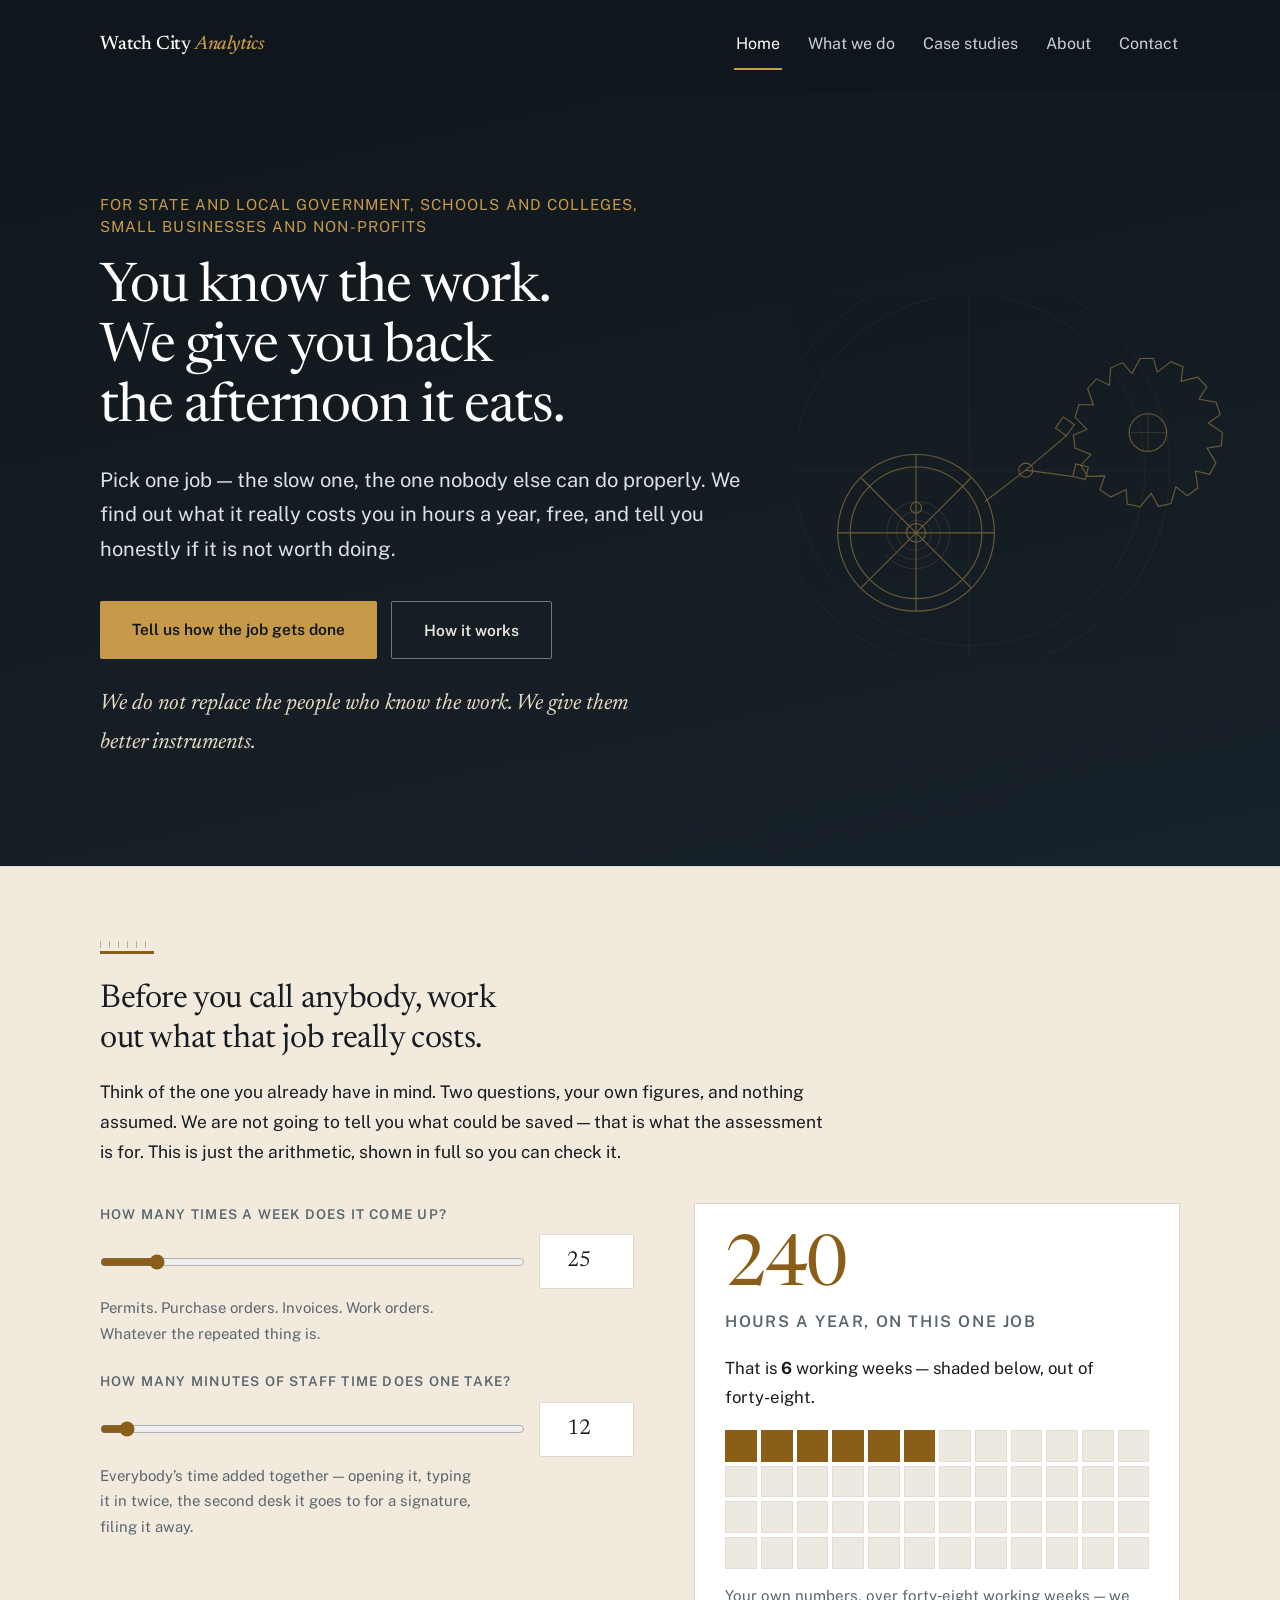
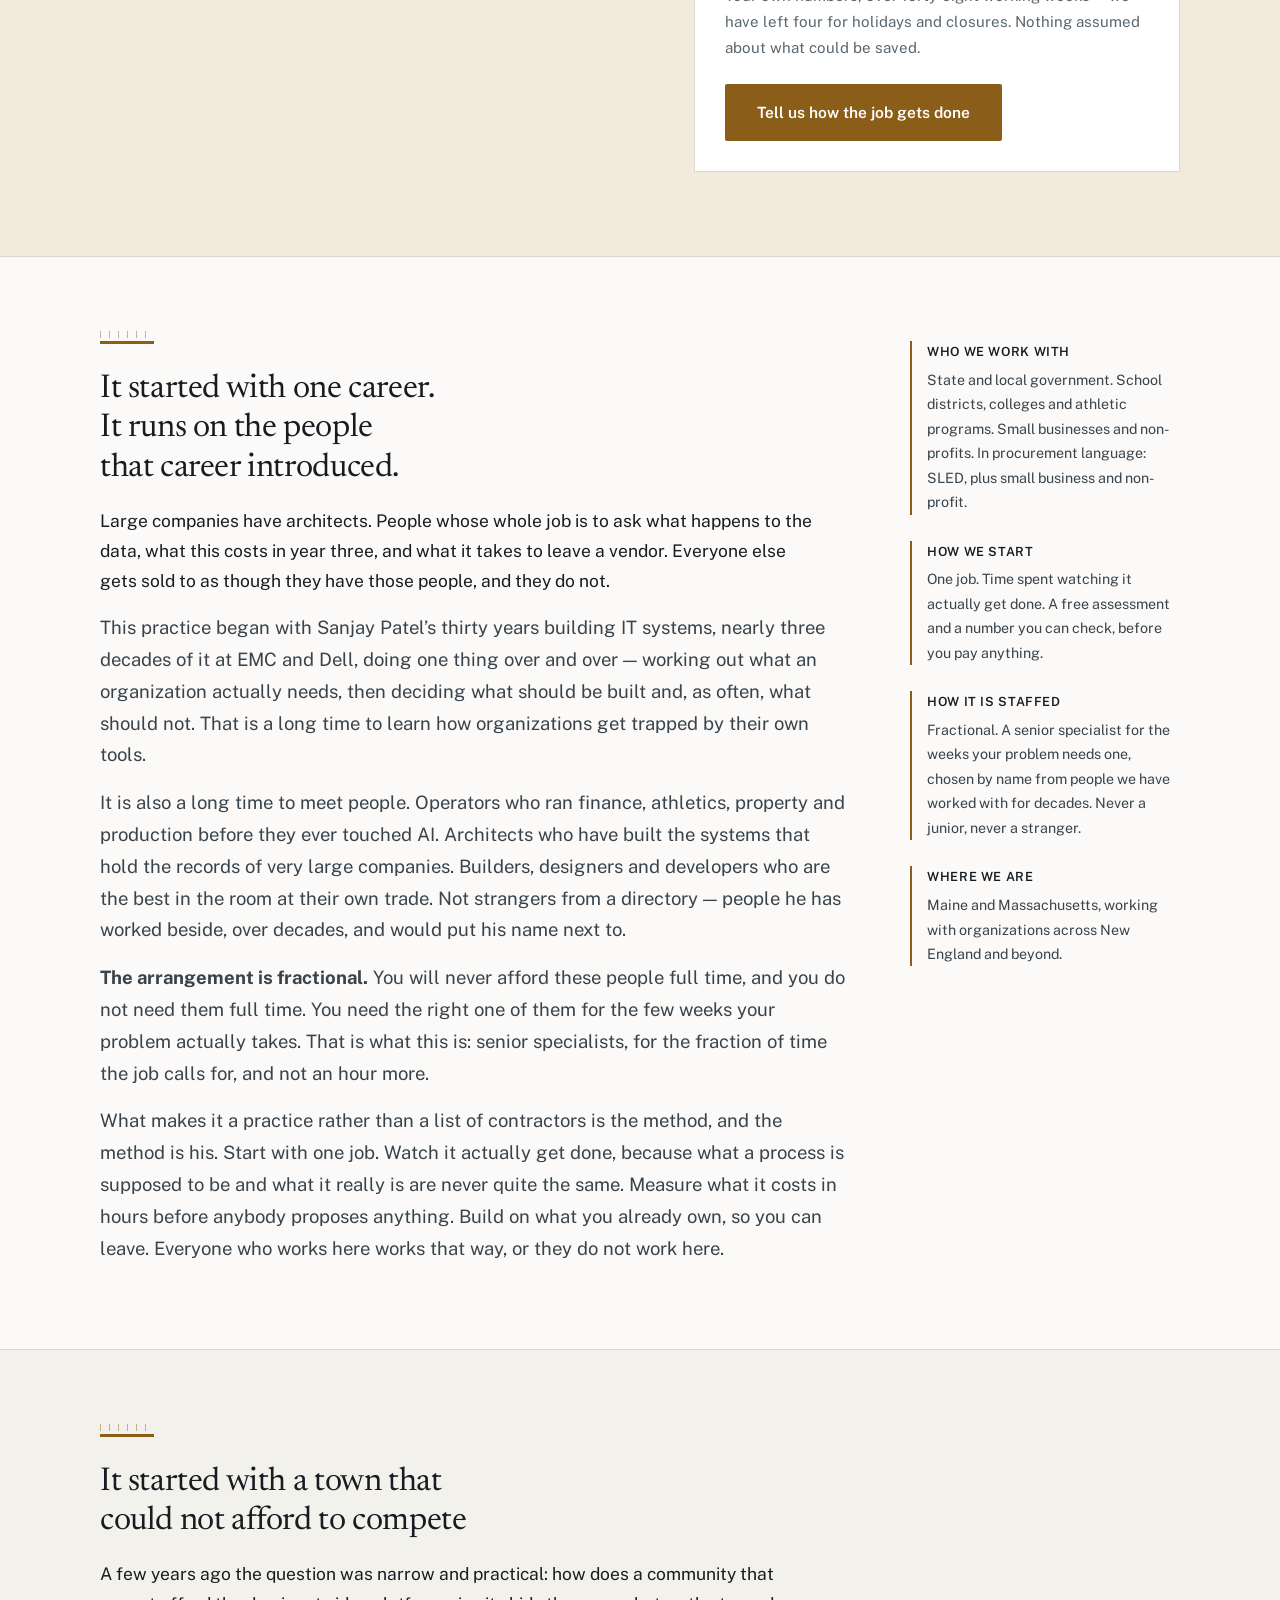
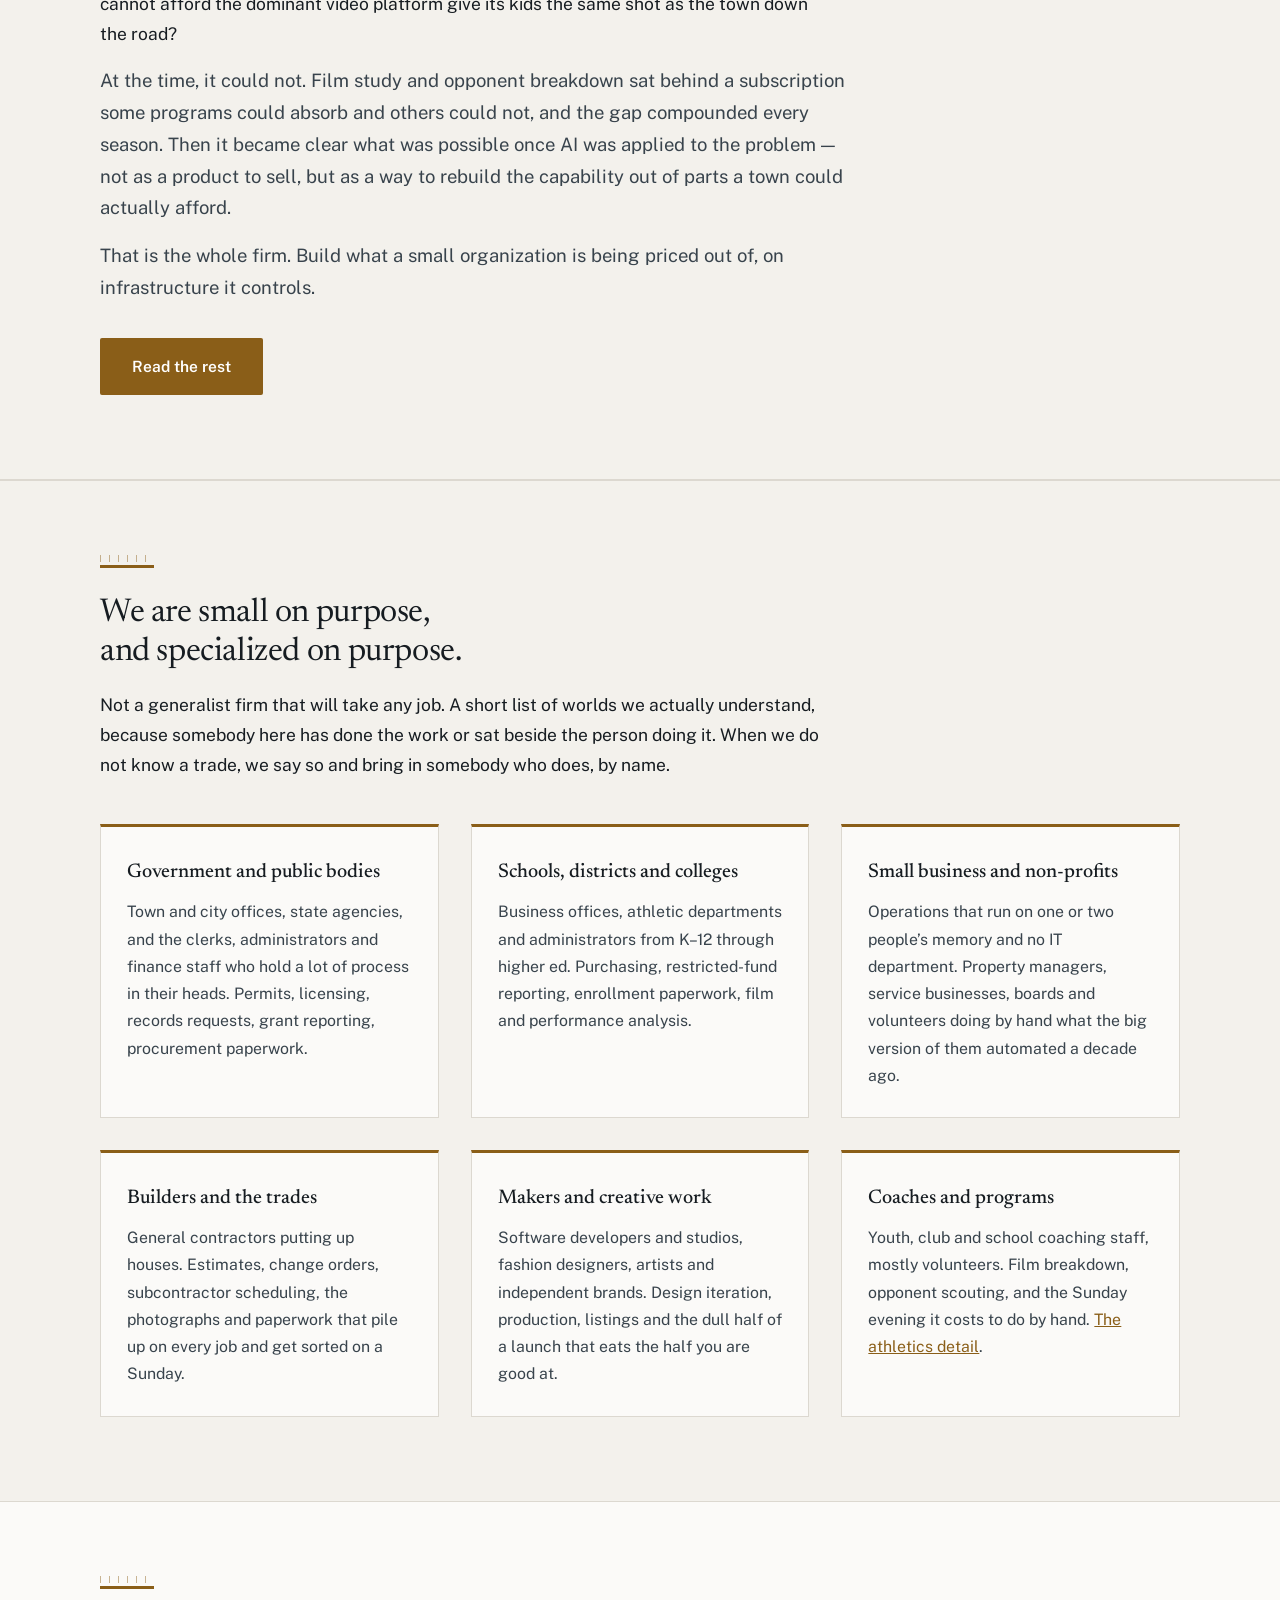
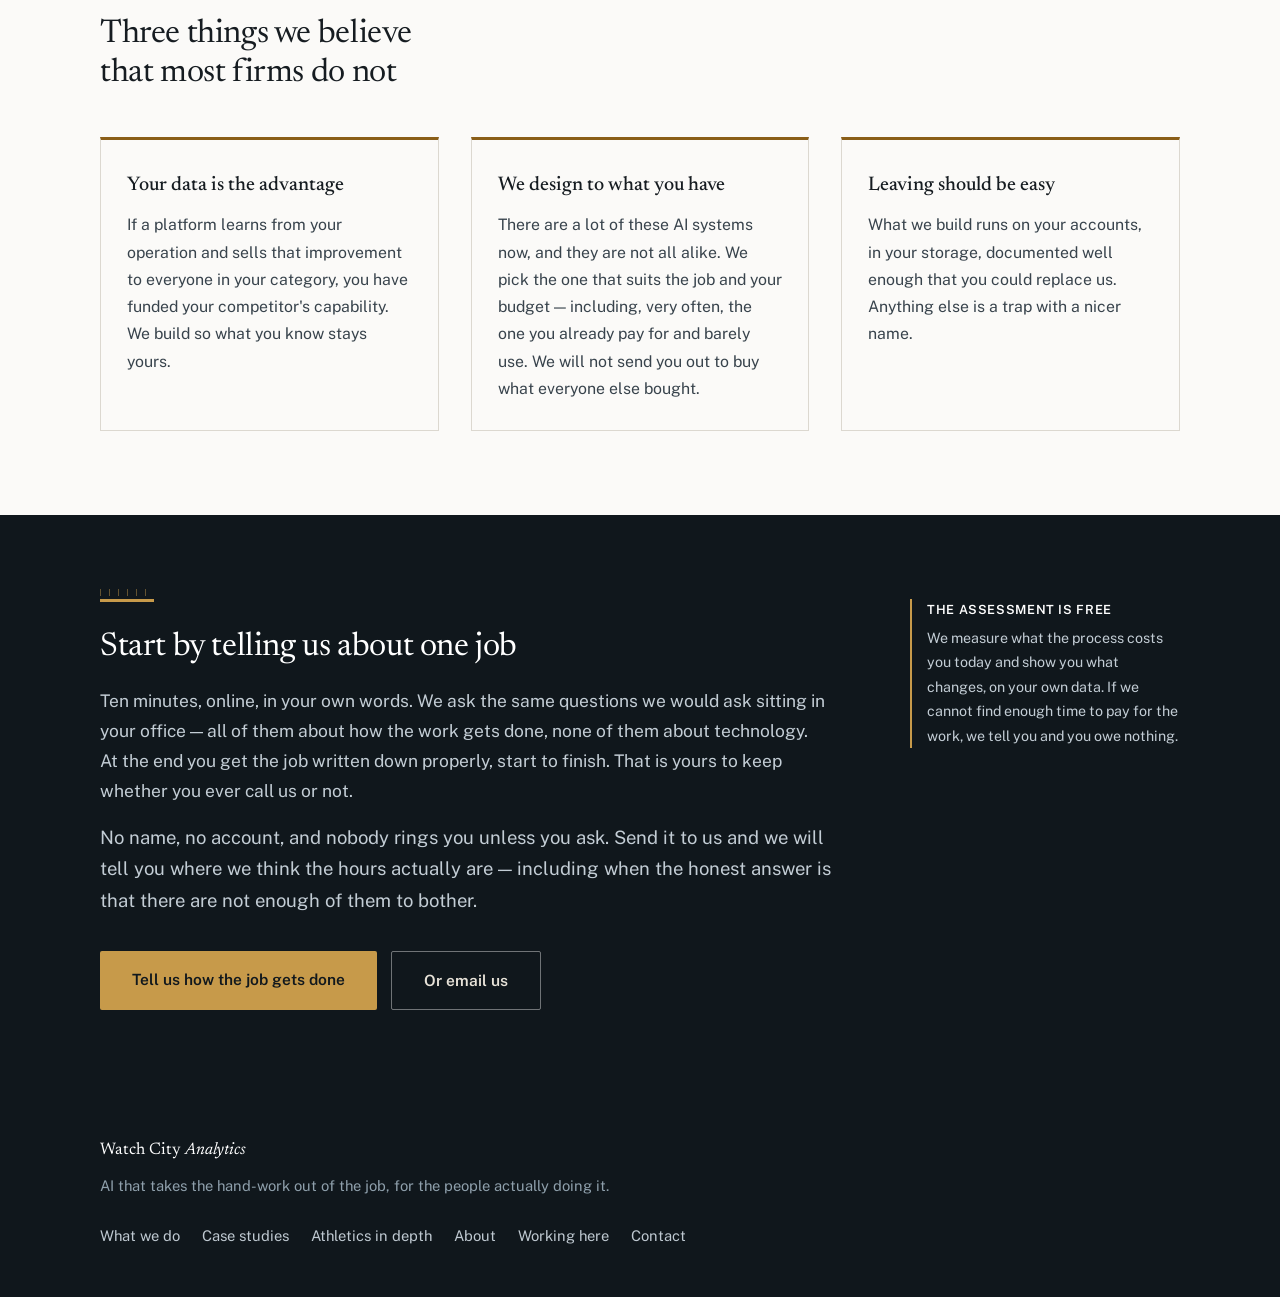
==== index.html @ 53815dcf "Tell the real story: one career, a bench it introduced, a fractional model and one method The bench " ====
<!doctype html>
<html lang="en">
<head>
<meta charset="utf-8">
<meta name="viewport" content="width=device-width, initial-scale=1">
<title>Watch City Analytics — we give you back the afternoon that job eats</title>
<meta name="description" content="For state and local government, schools and colleges, small businesses and non-profits. We find what one slow job really costs you in hours. Finding out is free.">
<link rel="canonical" href="https://watchcityanalytics.com/">
<link rel="icon" href="favicon.svg" type="image/svg+xml">
<meta property="og:type" content="website">
<meta property="og:site_name" content="Watch City Analytics">
<meta property="og:url" content="https://watchcityanalytics.com/">
<meta property="og:title" content="Watch City Analytics — we give you back the afternoon that job eats">
<meta property="og:description" content="You know the work. We give you back the afternoon it eats. The assessment is free.">
<meta name="twitter:card" content="summary">
<link rel="preconnect" href="https://fonts.googleapis.com">
<link rel="preconnect" href="https://fonts.gstatic.com" crossorigin>
<link href="https://fonts.googleapis.com/css2?family=Newsreader:ital,opsz,wght@0,6..72,400;0,6..72,500;1,6..72,400&family=Public+Sans:wght@400;500;600&display=swap" rel="stylesheet">
<link rel="stylesheet" href="style.css">
</head>
<body>
<a class="skip" href="#main">Skip to the content</a>

<header class="site">
  <div class="wrap">
    <a class="brand" href="index.html">Watch City <em>Analytics</em></a>
    <nav class="site"><ul>
      <li><a href="index.html" aria-current="page">Home</a></li>
      <li><a href="services.html">What we do</a></li>
      <li><a href="casestudies.html">Case studies</a></li>
      <li><a href="about.html">About</a></li>
      <li><a href="contact.html">Contact</a></li>
    </ul></nav>
  </div>
</header>
<span id="main" tabindex="-1"></span>

<div class="hero">
    <svg class="mech" viewBox="-150 -120 300 230" aria-hidden="true" focusable="false">
      <g class="drift" opacity=".38">
        <circle class="gearfaint" cx="-40" cy="-10" r="128"/>
        <circle class="gearfaint" cx="-40" cy="-10" r="112"/>
        <path class="gearfaint" d="M -168 -10 L 88 -10 M -40 -138 L -40 118"/>
      </g>
      <g transform="translate(-74,30)"><g class="swing">
        <circle class="gearline" r="50"/><circle class="gearline" r="42"/>
        <path class="gearline" d="M -50 0 L 50 0 M 0 -50 L 0 50 M -35 -35 L 35 35 M -35 35 L 35 -35"/>
        <path class="gearfaint" d="M 5.0 0.0 L 5.1 0.5 L 5.2 1.1 L 5.2 1.7 L 5.1 2.3 L 4.9 2.9 L 4.7 3.4 L 4.5 4.0 L 4.1 4.6 L 3.7 5.1 L 3.2 5.6 L 2.7 6.0 L 2.1 6.4 L 1.4 6.7 L 0.7 7.0 L 0.0 7.1 L -0.8 7.2 L -1.5 7.3 L -2.3 7.2 L -3.1 7.0 L -3.9 6.8 L -4.7 6.5 L -5.4 6.0 L -6.1 5.5 L -6.8 4.9 L -7.4 4.3 L -7.9 3.5 L -8.4 2.7 L -8.8 1.9 L -9.1 1.0 L -9.3 0.0 L -9.4 -1.0 L -9.3 -2.0 L -9.2 -3.0 L -9.0 -4.0 L -8.6 -5.0 L -8.2 -5.9 L -7.6 -6.9 L -7.0 -7.7 L -6.2 -8.5 L -5.3 -9.3 L -4.4 -9.9 L -3.4 -10.4 L -2.3 -10.9 L -1.2 -11.2 L -0.0 -11.4 L 1.2 -11.5 L 2.4 -11.4 L 3.7 -11.2 L 4.9 -10.9 L 6.1 -10.5 L 7.2 -9.9 L 8.3 -9.2 L 9.3 -8.4 L 10.3 -7.5 L 11.1 -6.4 L 11.8 -5.3 L 12.5 -4.0 L 13.0 -2.8 L 13.3 -1.4 L 13.5 -0.0 L 13.6 1.4 L 13.5 2.9 L 13.3 4.3 L 12.9 5.7 L 12.3 7.1 L 11.6 8.5 L 10.8 9.7 L 9.8 10.9 L 8.7 12.0 L 7.5 12.9 L 6.1 13.8 L 4.7 14.5 L 3.2 15.0 L 1.6 15.4 L -0.0 15.7 L -1.7 15.7 L -3.3 15.6 L -5.0 15.3 L -6.6 14.8 L -8.2 14.2 L -9.7 13.4 L -11.1 12.4 L -12.5 11.2 L -13.7 10.0 L -14.8 8.5 L -15.7 7.0 L -16.5 5.4 L -17.1 3.6 L -17.6 1.8 L -17.8 0.0 L -17.8 -1.9 L -17.7 -3.8 L -17.3 -5.6 L -16.8 -7.5 L -16.0 -9.3 L -15.1 -11.0 L -14.0 -12.6 L -12.7 -14.1 L -11.2 -15.4 L -9.6 -16.6 L -7.9 -17.7 L -6.0 -18.5 L -4.1 -19.2 L -2.1 -19.7 L -0.0 -19.9 L 2.1 -20.0 L 4.2 -19.8 L 6.3 -19.4 L 8.3 -18.7 L 10.3 -17.9 L 12.2 -16.8 L 14.0 -15.5 L 15.7 -14.1 L 17.2 -12.5 L 18.5 -10.7 L 19.6 -8.7 L 20.6 -6.7 L 21.3 -4.5 L 21.8 -2.3 L 22.1 -0.0 L 22.1 2.3 L 21.9 4.6 L 21.4 6.9 L 20.7 9.2 L 19.7 11.4 L 18.5 13.5 L 17.1 15.4 L 15.5 17.2 L 13.7 18.9 L 11.7 20.3 L 9.6 21.6 L 7.3 22.6 L 5.0 23.4 L 2.5 23.9 L 0.0 24.2 L -2.5 24.2 L -5.1 23.9 L -7.6 23.4 L -10.1 22.6 L -12.5 21.6 L -14.7 20.3 L -16.9 18.7 L -18.8 16.9 L -20.6 15.0 L -22.2 12.8 L -23.5 10.5 L -24.6 8.0 L -25.5 5.4 L -26.0 2.7 L -26.3 -0.0 L -26.3 -2.8 L -26.0 -5.5 L -25.4 -8.3 L -24.6 -10.9 L -23.4 -13.5 L -22.0 -16.0 L -20.3 -18.3 L -18.4 -20.4 L -16.2 -22.3 L -13.9 -24.0 L -11.3 -25.5 L -8.7 -26.7 L -5.9 -27.6 L -3.0 -28.2 L 0.0 -28.5 L 3.0 -28.4 L 6.0 -28.1 L 8.9 -27.5 L 11.8 -26.5 L 14.6 -25.3 L 17.2 -23.7 L 19.7 -21.9 L 22.0 -19.8 L 24.1 -17.5 L 25.9 -14.9 L 27.4 -12.2 L 28.7 -9.3 L 29.6 -6.3 L 30.3 -3.2 L 30.6 -0.0 L 30.6 3.2 L 30.2 6.4 L 29.5 9.6 L 28.5 12.7 L 27.1 15.6 L 25.4 18.5 L 23.5 21.1 L 21.2 23.6 L 18.7 25.8 L 16.0 27.7 L 13.1 29.4 L 10.0 30.7 L 6.7 31.7 L 3.4 32.4 L -0.0 32.7 L -3.4 32.7 L -6.9 32.3 L -10.2 31.5 L -13.5 30.4 L -16.7 29.0 L -19.7 27.2 L -22.6 25.1 L -25.2 22.7 L -27.5 20.0" transform="scale(0.70)"/>
        <circle class="gearline" r="6"/><circle class="gearline" cx="0" cy="-16" r="3.5"/>
      </g></g>
      <g transform="translate(0,-16)"><g class="swing">
        <path class="gearline" d="M -30 26 L -4 6 L 22 -16 M -4 6 L 26 10"/>
        <path class="gearline" d="M 22 -16 l -7 -5 l 5 -7 l 7 5 Z"/>
        <path class="gearline" d="M 26 10 l 2 -8 l 8 2 l -2 8 Z"/>
        <circle class="gearline" cx="-4" cy="6" r="4.5"/>
      </g></g>
      <g transform="translate(74,-34)"><g class="spin">
        <path class="gearline" d="M 58.0 0.0 L 57.1 10.2 L 46.0 12.2 L 53.0 23.6 L 48.0 32.5 L 37.0 29.9 L 38.8 43.1 L 30.7 49.2 L 21.7 42.3 L 17.9 55.2 L 8.0 57.4 L 2.6 47.5 L -6.1 57.7 L -16.1 55.7 L -17.0 44.4 L -29.0 50.2 L -37.3 44.4 L -33.6 33.7 L -46.9 34.1 L -52.2 25.4 L -44.4 17.1 L -56.7 12.1 L -58.0 1.9 L -47.5 -2.4 L -56.7 -12.1 L -53.7 -21.8 L -42.4 -21.5 L -46.9 -34.1 L -40.2 -41.8 L -30.0 -36.9 L -29.0 -50.2 L -19.8 -54.5 L -12.4 -45.9 L -6.1 -57.7 L 4.1 -57.9 L 7.3 -47.0 L 17.9 -55.2 L 27.3 -51.2 L 25.8 -39.9 L 38.8 -43.1 L 45.8 -35.6 L 39.8 -26.0 L 53.0 -23.6 L 56.3 -14.0 L 47.0 -7.5 Z" transform="scale(0.82)"/>
        <circle class="gearline" r="12"/>
        <path class="gearfaint" d="M -12 0 L 12 0 M 0 -12 L 0 12"/>
      </g></g>
    </svg>
  <div class="wrap">
    <p class="eyebrow">For state and local government, schools and colleges, small businesses and non-profits</p>
    <h1>You know the work. We give you back the afternoon it eats.</h1>
    <p class="sub">Pick one job — the slow one, the one nobody else can do properly. We find out what it really costs you in hours a year, free, and tell you honestly if it is not worth doing.</p>
    <div class="actions">
      <a class="btn light" href="https://interview.watchcityanalytics.com/">Tell us how the job gets done</a>
      <a class="btn ghost" href="services.html">How it works</a>
    </div>
    <p class="say">We do not replace the people who know the work. We give them better instruments.</p>
  </div>
</div>

<section class="instrument" id="hours">
  <div class="wrap">
    <div class="rule"></div>
    <h2>Before you call anybody, work out what that job really costs.</h2>
    <p class="lede">Think of the one you already have in mind. Two questions, your own figures, and nothing assumed. We are not going to tell you what could be saved &mdash; that is what the assessment is for. This is just the arithmetic, shown in full so you can check it.</p>

    <div class="calc">
      <div class="readout">
        <div class="big"><span id="jHours">240</span><small id="jHoursU">hours a year, on this one job</small></div>
        <div class="weeks" id="jWeeks" aria-live="polite">That is <strong>6.0</strong> working weeks &mdash; shaded below, out of forty&#8209;eight.</div>
        <div class="grid52" id="jGrid" aria-hidden="true"></div>
        <p class="caption">Your own numbers, over forty&#8209;eight working weeks &mdash; we have left four for holidays and closures. Nothing assumed about what could be saved.</p>
        <div class="actions" style="margin-top:24px">
          <a class="btn" href="https://interview.watchcityanalytics.com/">Tell us how the job gets done</a>
        </div>
      </div>

      <div class="inputs">
        <div class="field">
          <label for="jCount">How many times a week does it come up?</label>
          <div class="setrow">
            <input type="range" id="jCount" min="1" max="200" value="25" aria-describedby="jCountH">
            <input type="number" id="jCountN" min="1" max="200" value="25" aria-label="Times a week, as a number">
          </div>
          <div class="hint" id="jCountH">Permits. Purchase orders. Invoices. Work orders. Whatever the repeated thing is.</div>
        </div>
        <div class="field">
          <label for="jMins">How many minutes of staff time does one take?</label>
          <div class="setrow">
            <input type="range" id="jMins" min="1" max="240" value="12" aria-describedby="jMinsH">
            <input type="number" id="jMinsN" min="1" max="240" value="12" aria-label="Minutes per item, as a number">
          </div>
          <div class="hint" id="jMinsH">Everybody&rsquo;s time added together &mdash; opening it, typing it in twice, the second desk it goes to for a signature, filing it away.</div>
        </div>
      </div>
    </div>
  </div>
  </div>
</section>

<section>
  <div class="wrap">
    <div class="split">
      <div>
        <div class="rule"></div>
        <h2>It started with one career. It runs on the people that career introduced.</h2>
        <p class="lede">Large companies have architects. People whose whole job is to ask what happens to the data, what this costs in year three, and what it takes to leave a vendor. Everyone else gets sold to as though they have those people, and they do not.</p>

        <p>This practice began with Sanjay Patel’s thirty years building IT systems, nearly three decades of it at EMC and Dell, doing one thing over and over — working out what an organization actually needs, then deciding what should be built and, as often, what should not. That is a long time to learn how organizations get trapped by their own tools.</p>

        <p>It is also a long time to meet people. Operators who ran finance, athletics, property and production before they ever touched AI. Architects who have built the systems that hold the records of very large companies. Builders, designers and developers who are the best in the room at their own trade. Not strangers from a directory — people he has worked beside, over decades, and would put his name next to.</p>

        <p><strong>The arrangement is fractional.</strong> You will never afford these people full time, and you do not need them full time. You need the right one of them for the few weeks your problem actually takes. That is what this is: senior specialists, for the fraction of time the job calls for, and not an hour more.</p>

        <p>What makes it a practice rather than a list of contractors is the method, and the method is his. Start with one job. Watch it actually get done, because what a process is supposed to be and what it really is are never quite the same. Measure what it costs in hours before anybody proposes anything. Build on what you already own, so you can leave. Everyone who works here works that way, or they do not work here.</p>
      </div>
      <aside class="rail">
        <div class="note"><b>WHO WE WORK WITH</b><span>State and local government. School districts, colleges and athletic programs. Small businesses and non-profits. In procurement language: SLED, plus small business and non-profit.</span></div>
        <div class="note"><b>HOW WE START</b><span>One job. Time spent watching it actually get done. A free assessment and a number you can check, before you pay anything.</span></div>
        <div class="note"><b>HOW IT IS STAFFED</b><span>Fractional. A senior specialist for the weeks your problem needs one, chosen by name from people we have worked with for decades. Never a junior, never a stranger.</span></div>
        <div class="note"><b>WHERE WE ARE</b><span>Maine and Massachusetts, working with organizations across New England and beyond.</span></div>
      </aside>
    </div>
  </div>
</section>

<section class="alt">
  <div class="wrap">
    <div class="rule"></div>
    <h2>It started with a town that could not afford to compete</h2>
    <p class="lede">A few years ago the question was narrow and practical: how does a community that cannot afford the dominant video platform give its kids the same shot as the town down the road?</p>
    <p>At the time, it could not. Film study and opponent breakdown sat behind a subscription some programs could absorb and others could not, and the gap compounded every season. Then it became clear what was possible once AI was applied to the problem — not as a product to sell, but as a way to rebuild the capability out of parts a town could actually afford.</p>
    <p>That is the whole firm. Build what a small organization is being priced out of, on infrastructure it controls.</p>
    <div class="actions">
      <a class="btn" href="about.html">Read the rest</a>
    </div>
  </div>
</section>

<section class="alt">
  <div class="wrap">
    <div class="rule"></div>
    <h2>We are small on purpose, and specialized on purpose.</h2>
    <p class="lede">Not a generalist firm that will take any job. A short list of worlds we actually understand, because somebody here has done the work or sat beside the person doing it. When we do not know a trade, we say so and bring in somebody who does, by name.</p>

    <div class="grid">
      <div class="card">
        <h3>Government and public bodies</h3>
        <p>Town and city offices, state agencies, and the clerks, administrators and finance staff who hold a lot of process in their heads. Permits, licensing, records requests, grant reporting, procurement paperwork.</p>
      </div>
      <div class="card">
        <h3>Schools, districts and colleges</h3>
        <p>Business offices, athletic departments and administrators from K&ndash;12 through higher ed. Purchasing, restricted-fund reporting, enrollment paperwork, film and performance analysis.</p>
      </div>
      <div class="card">
        <h3>Small business and non-profits</h3>
        <p>Operations that run on one or two people&rsquo;s memory and no IT department. Property managers, service businesses, boards and volunteers doing by hand what the big version of them automated a decade ago.</p>
      </div>
      <div class="card">
        <h3>Builders and the trades</h3>
        <p>General contractors putting up houses. Estimates, change orders, subcontractor scheduling, the photographs and paperwork that pile up on every job and get sorted on a Sunday.</p>
      </div>
      <div class="card">
        <h3>Makers and creative work</h3>
        <p>Software developers and studios, fashion designers, artists and independent brands. Design iteration, production, listings and the dull half of a launch that eats the half you are good at.</p>
      </div>
      <div class="card">
        <h3>Coaches and programs</h3>
        <p>Youth, club and school coaching staff, mostly volunteers. Film breakdown, opponent scouting, and the Sunday evening it costs to do by hand. <a href="athletics.html">The athletics detail</a>.</p>
      </div>
    </div>
  </div>
</section>

<section>
  <div class="wrap">
    <div class="rule"></div>
    <h2>Three things we believe that most firms do not</h2>

    <div class="grid">
      <div class="card">
        <h3>Your data is the advantage</h3>
        <p>If a platform learns from your operation and sells that improvement to everyone in your category, you have funded your competitor's capability. We build so what you know stays yours.</p>
      </div>
      <div class="card">
        <h3>We design to what you have</h3>
        <p>There are a lot of these AI systems now, and they are not all alike. We pick the one that suits the job and your budget — including, very often, the one you already pay for and barely use. We will not send you out to buy what everyone else bought.</p>
      </div>
      <div class="card">
        <h3>Leaving should be easy</h3>
        <p>What we build runs on your accounts, in your storage, documented well enough that you could replace us. Anything else is a trap with a nicer name.</p>
      </div>
    </div>
  </div>
</section>

<section class="dark">
  <div class="wrap">
    <div class="split">
      <div>
        <div class="rule"></div>
        <h2>Start by telling us about one job</h2>
        <p class="lede" style="color:#C3CDD5">Ten minutes, online, in your own words. We ask the same questions we would ask sitting in your office — all of them about how the work gets done, none of them about technology. At the end you get the job written down properly, start to finish. That is yours to keep whether you ever call us or not.</p>
        <p style="margin-top:16px">No name, no account, and nobody rings you unless you ask. Send it to us and we will tell you where we think the hours actually are — including when the honest answer is that there are not enough of them to bother.</p>
        <div class="actions">
          <a class="btn light" href="https://interview.watchcityanalytics.com/">Tell us how the job gets done</a>
          <a class="btn ghost" href="contact.html">Or email us</a>
        </div>
      </div>
      <aside class="rail">
        <div class="note"><b>THE ASSESSMENT IS FREE</b><span>We measure what the process costs you today and show you what changes, on your own data. If we cannot find enough time to pay for the work, we tell you and you owe nothing.</span></div>
      </aside>
    </div>
  </div>
</section>

<footer class="site">
  <div class="wrap">
    <div>
      <div class="mark">Watch City <em>Analytics</em></div>
      <div style="margin-top:8px">AI that takes the hand-work out of the job, for the people actually doing it.</div>
    </div>
    <ul>
      <li><a href="services.html">What we do</a></li>
      <li><a href="casestudies.html">Case studies</a></li>
      <li><a href="athletics.html">Athletics in depth</a></li>
      <li><a href="about.html">About</a></li>
      <li><a href="careers.html">Working here</a></li>
      <li><a href="contact.html">Contact</a></li>
    </ul>
  </div>
</footer>


<script>
/* The hours instrument. Pure arithmetic on the visitor's own figures — no
   assumptions about savings. Two inputs only: an earlier three-slider version
   multiplied total handling time by the number of people, which double-counted
   a thirty-second signature into a full twelve minutes. If the script cannot
   run, the readout simply keeps its starting numbers. */
(function(){
  var WEEKS = 48;               // a working year, holidays and closures removed
  var DAY = 8, WEEK = 40;

  var c  = document.getElementById('jCount'), cN = document.getElementById('jCountN'),
      m  = document.getElementById('jMins'),  mN = document.getElementById('jMinsN'),
      hrs= document.getElementById('jHours'), hrsU = document.getElementById('jHoursU'),
      wks= document.getElementById('jWeeks'), grid = document.getElementById('jGrid');
  if(!c || !m || !grid) return;

  var cells = [];
  for(var i=0;i<WEEKS;i++){ var el=document.createElement('i'); grid.appendChild(el); cells.push(el); }

  function num(x){ return x<10 ? x.toFixed(1).replace(/\.0$/,'') : Math.round(x).toLocaleString(); }
  // "1 working weeks" is the kind of detail that tells a careful reader
  // nobody checked the thing they are being asked to trust.
  function plural(x, word){ var s = num(x); return s === '1' ? word : word + 's'; }
  function clamp(v, el){ var n=parseInt(v,10);
    if(isNaN(n)) return null;
    return Math.min(Math.max(n, +el.min), +el.max); }

  function render(){
    var n = +c.value, mi = +m.value;
    var hours = n * mi * WEEKS / 60;

    hrs.textContent = hours < 10 ? hours.toFixed(1).replace(/\.0$/,'') : Math.round(hours).toLocaleString();
    hrsU.textContent = (hours >= 0.95 && hours < 1.05) ? 'hour a year, on this one job'
                                                       : 'hours a year, on this one job';

    var w = hours / WEEK, fte = w / WEEKS, shade;

    if(hours < DAY){
      // The site promises to say when there is nothing here. So does this.
      wks.innerHTML = 'That is under a day a year. Honestly, this one is not worth ' +
                      'anybody doing anything about &mdash; ours included.';
      shade = 0;
    } else if(w < 1){
      wks.innerHTML = 'That is about <strong>' + num(hours/DAY) + '<\/strong> working ' +
                      plural(hours/DAY, 'day') + ' a year.';
      shade = 0;
    } else if(w <= WEEKS){
      wks.innerHTML = 'That is <strong>' + num(w) + '<\/strong> working ' +
                      plural(w, 'week') + ' &mdash; shaded below, out of forty&#8209;eight.';
      shade = w;
    } else if(fte <= 4){
      wks.innerHTML = 'That is the equivalent of <strong>' + num(fte) + '<\/strong> ' +
                      plural(fte, 'person') .replace('persons','people') + ' on it full time, all year.';
      shade = WEEKS;
    } else {
      // Drag the sliders to the end and the arithmetic stops meaning anything.
      // Say so rather than reporting sixty full-time staff with a straight face.
      wks.innerHTML = 'That is bigger than this little tool should be trusted with. ' +
                      'If it really is that large, it is worth a conversation rather than a slider.';
      shade = WEEKS;
    }

    var full, frac;
    if(shade >= 10){ full = Math.round(shade); frac = 0; }
    else { full = Math.floor(shade); frac = shade - full; }
    for(var j=0;j<WEEKS;j++){
      cells[j].className = j<full ? 'on' : (j===full && frac>0.15 ? 'half' : '');
    }
  }

  function bind(slider, box){
    slider.addEventListener('input', function(){ box.value = slider.value; render(); });
    box.addEventListener('input', function(){
      var v = clamp(box.value, slider);
      if(v === null) return;          // let them finish typing
      slider.value = v; render();
    });
    box.addEventListener('blur', function(){
      var v = clamp(box.value, slider);
      box.value = (v === null) ? slider.value : v;
      slider.value = box.value; render();
    });
  }
  bind(c, cN); bind(m, mN);
  render();
})();
</script>
</body>
</html>
---- style.css ----
/* Watch City Analytics
   Direction: precision instruments. Waltham watchmaking vocabulary —
   measured rules, fine hairlines, brass on warm paper. Asymmetric
   measure with an annotation rail, after an engineering drawing. */

:root {
  --paper:   #FBFAF8;
  --ink:     #161C21;
  --body:    #38434C;
  --muted:   #5A666F;
  --rule:    #DCD8D0;
  --brass:   #8A5E18;
  --brassLt: #F2EADC;
  --deep:    #10171C;
  --deepAlt: #18222A;
  --onDeep:  #E8E3D9;

  --display: "Newsreader", Georgia, "Times New Roman", serif;
  --text:    "Public Sans", -apple-system, BlinkMacSystemFont, "Segoe UI", Helvetica, Arial, sans-serif;

  --measure: 1120px;
}

* { box-sizing: border-box; margin: 0; padding: 0; }

html { scroll-behavior: smooth; }
@media (prefers-reduced-motion: reduce) {
  html { scroll-behavior: auto; }
  *, *::before, *::after { animation-duration: .01ms !important; transition-duration: .01ms !important; }
}

body {
  background: var(--paper);
  color: var(--body);
  font-family: var(--text);
  /* Sized for readers in their fifties and beyond, who are most of our
     buyers. Bigger than fashion would have it, on purpose. */
  font-size: 18.5px;
  line-height: 1.72;
  -webkit-font-smoothing: antialiased;
}

.wrap {
  max-width: var(--measure);
  margin: 0 auto;
  padding-left: max(20px, env(safe-area-inset-left, 0px));
  padding-right: max(20px, env(safe-area-inset-right, 0px));
}

a { color: var(--brass); }

/* ---------------- header ---------------- */

header.site { background: var(--deep); }
header.site .wrap {
  display: flex; align-items: center; justify-content: space-between;
  flex-wrap: wrap; gap: 14px; padding-block: 20px;
}
.brand {
  font-family: var(--display); font-size: 1.22rem; font-weight: 500;
  color: #fff; text-decoration: none; letter-spacing: -.01em;
}
.brand em { font-style: italic; color: #C79A4A; }
nav.site ul { list-style: none; display: flex; flex-wrap: wrap; gap: 10px 24px; }
nav.site a {
  /* Generous hit area — these links get tapped by thumbs on phones. */
  display: inline-block; padding: 10px 2px;
  color: #C6D1D9; text-decoration: none; font-size: 1rem;
  border-bottom: 2px solid transparent;
}
nav.site a:hover { color: #fff; }
/* "page" = you are here; "location" = you are inside this section. */
nav.site a[aria-current] { color: #fff; border-bottom-color: #C79A4A; }
nav.site a:focus-visible, .brand:focus-visible,
a:focus-visible, button:focus-visible {
  outline: 2px solid #C79A4A; outline-offset: 3px;
}

/* ---------------- hero ---------------- */

.hero { background: linear-gradient(168deg, var(--deep), var(--deepAlt)); color: var(--onDeep); }
.hero .wrap { padding-block: clamp(56px, 9vw, 104px); }
.hero h1 {
  font-family: var(--display); font-weight: 400;
  font-size: clamp(2rem, 5.2vw, 3.4rem); line-height: 1.1;
  color: #fff; letter-spacing: -.018em; max-width: 19ch;
  text-wrap: balance;
}
.hero .eyebrow {
  font-size: .95rem; letter-spacing: .07em; text-transform: uppercase;
  color: #C79A4A; margin-bottom: 20px; max-width: 60ch; line-height: 1.5;
}
.hero .sub {
  margin-top: 24px; font-size: clamp(1.08rem, 2vw, 1.26rem);
  max-width: 56ch; color: #D8E2E9;
}
.hero .say {
  margin-top: 26px; font-family: var(--display); font-style: italic;
  font-size: clamp(1.1rem, 2.2vw, 1.4rem); color: #E8DCC2; max-width: 44ch;
}

.pagehead { background: var(--brassLt); border-bottom: 1px solid var(--rule); }
.pagehead .wrap { padding-block: clamp(40px, 6vw, 64px); }
.pagehead h1 {
  font-family: var(--display); font-weight: 400;
  font-size: clamp(1.9rem, 4.2vw, 2.7rem); color: var(--ink);
  letter-spacing: -.015em; line-height: 1.15; max-width: 22ch;
  text-wrap: balance;
}
.pagehead p { margin-top: 16px; max-width: 60ch; font-size: 1.07rem; }
/* Breadcrumb on a page that sits under another one. */
.pagehead p.crumb {
  margin-top: 0; margin-bottom: 18px; font-size: .95rem;
  letter-spacing: .04em; text-transform: uppercase; color: var(--muted);
}
.pagehead p.crumb a { color: var(--brass); text-decoration: none; font-weight: 500; }
.pagehead p.crumb a:hover { text-decoration: underline; }

/* A showcased deep-dive link inside a case study. */
.deeper {
  margin-top: 26px; padding: 18px 20px;
  background: var(--brassLt); border: 1px solid var(--rule); border-radius: 3px;
}
.alt .deeper { background: #fff; }
.deeper b {
  display: block; font-size: .82rem; letter-spacing: .1em;
  text-transform: uppercase; color: var(--muted); margin-bottom: 7px;
}
.deeper a { color: var(--brass); font-weight: 500; }

/* ---------------- buttons ---------------- */

.btn {
  display: inline-block; background: var(--brass); color: #fff;
  text-decoration: none; padding: 15px 32px; font-weight: 600;
  font-size: .97rem; border-radius: 2px; transition: background .15s ease;
}
.btn:hover { background: #A4712A; }
.btn.light { background: #C79A4A; color: #11181D; }
.btn.light:hover { background: #D8AC5C; }
.btn.ghost {
  background: transparent; color: #E8E3D9;
  border: 1px solid rgba(255,255,255,.4);
}
.btn.ghost:hover { background: rgba(255,255,255,.1); }
.actions { margin-top: 34px; display: flex; flex-wrap: wrap; gap: 14px; }

/* ---------------- sections ---------------- */

section { padding-block: clamp(52px, 7vw, 84px); }
section.alt { background: #F3F1EC; border-block: 1px solid var(--rule); }
section.dark { background: var(--deep); color: #C3CDD5; }
section.dark h2, section.dark h3 { color: #fff; }

h2 {
  font-family: var(--display); font-weight: 400;
  font-size: clamp(1.5rem, 3.2vw, 2.05rem); color: var(--ink);
  letter-spacing: -.012em; line-height: 1.2; max-width: 24ch;
  text-wrap: balance;
}
h3 {
  font-family: var(--display); font-weight: 500; font-size: 1.24rem;
  color: var(--ink); margin-bottom: 9px;
}
.lede { margin-top: 18px; max-width: 66ch; font-size: 1.09rem; color: var(--ink); }
p { max-width: 68ch; }
p + p { margin-top: 16px; }
.rule { position: relative; width: 54px; height: 3px; background: var(--brass); margin-bottom: 26px; }
/* Fine ticks above the bar, as on a caliper scale. */
.rule::before {
  content: ""; position: absolute; left: 0; right: 0; bottom: 6px; height: 7px;
  background-image: repeating-linear-gradient(to right, var(--brass) 0 1px, transparent 1px 9px);
  opacity: .45;
}
section.dark .rule { background: #C79A4A; }
section.dark .rule::before { background-image: repeating-linear-gradient(to right, #C79A4A 0 1px, transparent 1px 9px); }

/* ---------------- two-column measure + rail ---------------- */

.split { display: grid; grid-template-columns: minmax(0,1fr) 270px; gap: 52px; align-items: start; }
@media (max-width: 860px) { .split { grid-template-columns: 1fr; gap: 32px; } }
.rail { font-size: .89rem; }
.rail .note { border-left: 2px solid var(--brass); padding-left: 15px; margin-bottom: 26px; }
.rail .note b { display: block; color: var(--ink); font-size: .79rem;
  letter-spacing: .05em; font-weight: 600; margin-bottom: 5px; }
section.dark .rail .note { border-left-color: #C79A4A; }
section.dark .rail .note b { color: #fff; }

/* ---------------- grids ---------------- */

.grid { display: grid; grid-template-columns: repeat(auto-fit, minmax(255px, 1fr)); gap: 32px; margin-top: 44px; }
.grid.two { grid-template-columns: repeat(auto-fit, minmax(320px, 1fr)); }
.card { background: var(--paper); border: 1px solid var(--rule); border-top: 3px solid var(--brass); padding: 28px 26px; }
.card p { font-size: .99rem; }
section.dark .card { background: #16202733; border-color: #2B3741; border-top-color: #C79A4A; }

/* ---------------- stepped list (real sequence) ---------------- */

.steps { margin-top: 42px; display: grid; gap: 0; }
.step { display: grid; grid-template-columns: 56px minmax(0,1fr); gap: 26px;
  padding-block: 26px; border-top: 1px solid var(--rule); }
.step:last-child { border-bottom: 1px solid var(--rule); }
.step .num {
  font-family: var(--display); font-style: italic; font-size: 1.5rem;
  color: var(--brass); line-height: 1.1;
}
@media (max-width: 560px) { .step { grid-template-columns: 1fr; gap: 6px; } }

/* ---------------- price ---------------- */

.price {
  border: 1px solid var(--rule); border-top: 3px solid var(--brass);
  background: var(--paper); padding: 32px 30px; margin-top: 40px; max-width: 560px;
}
.price .fig {
  font-family: var(--display); font-size: clamp(2.2rem, 6vw, 3rem);
  color: var(--ink); line-height: 1; letter-spacing: -.02em;
  font-variant-numeric: tabular-nums;
}
.price .unit { font-size: .92rem; color: var(--muted); margin-top: 10px; }
.price p { margin-top: 16px; font-size: .99rem; }

/* ---------------- prose ---------------- */

.prose { max-width: 70ch; }
.prose p { margin-top: 18px; }
.prose h2 { margin-top: 46px; }
.prose h2:first-child { margin-top: 0; }
.prose h3 { margin-top: 34px; }

.pull {
  font-family: var(--display); font-style: italic;
  font-size: clamp(1.2rem, 2.6vw, 1.55rem); color: var(--ink);
  border-left: 3px solid var(--brass); padding-left: 24px;
  margin-block: 34px; max-width: 46ch; line-height: 1.4;
}

/* ---------------- contact ---------------- */

.contactbox {
  border: 1px solid var(--rule); border-left: 3px solid var(--brass);
  background: #F3F1EC; padding: 30px 30px; margin-top: 34px; max-width: 540px;
}
.contactbox .label { font-size: .79rem; letter-spacing: .07em; font-weight: 600; color: var(--muted); }
.contactbox a { font-size: 1.16rem; font-weight: 600; text-decoration: none; }
.contactbox a:hover { text-decoration: underline; }

/* ---------------- footer ---------------- */

footer.site { background: var(--deep); color: #8FA0AC; font-size: .92rem; }
footer.site .wrap { padding-block: 42px; display: flex; flex-wrap: wrap;
  gap: 18px; justify-content: space-between; align-items: flex-start; }
footer.site a { color: #BFC9D1; text-decoration: none; }
footer.site a:hover { color: #fff; }
footer.site ul { list-style: none; display: flex; flex-wrap: wrap; gap: 22px; }
footer.site .mark { font-family: var(--display); color: #fff; font-size: 1.05rem; }


/* ---------------- the mechanism ---------------- */
/* A watch escapement, drawn rather than photographed. Escape wheel, pallet
   fork, balance wheel, hairspring — the part that turns stored energy into
   one honest second at a time. Roughly 4KB, sharp at any size. */

.hero { position: relative; overflow: hidden; }
.hero .wrap { position: relative; z-index: 2; }
.hero .mech {
  position: absolute; right: clamp(-40px, 1vw, 24px); top: 50%;
  transform: translateY(-50%); width: min(470px, 46vw);
  opacity: .5; z-index: 1; pointer-events: none;
}
.hero .mech .gearline { fill: none; stroke: #C79A4A; stroke-width: 1.1; vector-effect: non-scaling-stroke; }
.hero .mech .gearfaint { fill: none; stroke: #C79A4A; stroke-width: .8; opacity: .45; vector-effect: non-scaling-stroke; }
.mech .spin  { animation: wca-tick 15s steps(15) infinite; transform-origin: center; }
.mech .swing { animation: wca-swing 2s cubic-bezier(.45,0,.55,1) infinite alternate; transform-origin: center; }
.mech .drift { animation: wca-drift 48s linear infinite; transform-origin: center; }
@keyframes wca-tick  { to { transform: rotate(-360deg); } }
@keyframes wca-swing { from { transform: rotate(-26deg); } to { transform: rotate(26deg); } }
@keyframes wca-drift { to { transform: rotate(360deg); } }
@media (prefers-reduced-motion: reduce) {
  .mech .spin, .mech .swing, .mech .drift { animation: none; }
}
@media (max-width: 900px) {
  .hero .mech { opacity: .15; right: -70px; width: 82vw; }
}

/* ---------------- the hours instrument ---------------- */

.instrument { background: var(--brassLt); border-block: 1px solid var(--rule); }
.calc {
  display: grid; grid-template-columns: minmax(300px, 1.1fr) minmax(260px, 1fr);
  gap: clamp(28px, 5vw, 60px); margin-top: 36px; align-items: start;
}
/* The readout is written first in the markup so that on a phone, where the
   columns stack, the number is above the controls that change it. On a wide
   screen the inputs belong on the left, so they are reordered back. */
.calc .readout { order: 2; }
.calc .inputs  { order: 1; }
@media (max-width: 860px) {
  .calc { grid-template-columns: 1fr; }
  .calc .readout { order: 1; }
  .calc .inputs  { order: 2; }
}
.setrow { display: flex; align-items: center; gap: 14px; }
.setrow input[type=range] { flex: 1 1 auto; min-width: 0; }
.setrow input[type=number] {
  flex: 0 0 5.5rem; font: inherit; font-family: var(--display); font-size: 1.35rem;
  color: var(--ink); background: #fff; border: 1px solid var(--rule);
  border-radius: 2px; padding: 8px 10px; text-align: center; min-height: 48px;
}
.setrow input[type=number]:focus-visible { outline: 2px solid var(--brass); outline-offset: 1px; }
.field { margin-bottom: 24px; }
.field label {
  display: block; font-size: .84rem; letter-spacing: .09em; text-transform: uppercase;
  color: var(--muted); font-weight: 600; margin-bottom: 8px;
}
.field .val { font-family: var(--display); font-size: 1.5rem; color: var(--ink); }
.field input[type=range] { width: 100%; accent-color: var(--brass); height: 44px; }
.field .hint { font-size: .93rem; color: var(--muted); margin-top: 6px; max-width: 42ch; }
.readout { background: #fff; border: 1px solid var(--rule); padding: clamp(22px, 3vw, 30px); }
.readout .big {
  font-family: var(--display); font-size: clamp(3rem, 9vw, 4.4rem);
  line-height: 1; color: var(--brass); letter-spacing: -.02em;
}
.readout .big small {
  display: block; margin-top: 10px; font-family: var(--text); font-size: 1rem;
  color: var(--muted); text-transform: uppercase; letter-spacing: .1em; font-weight: 600;
}
.readout .weeks { margin-top: 24px; font-size: 1.05rem; color: var(--ink); }
.grid52 { display: grid; grid-template-columns: repeat(12, 1fr); gap: 4px; margin-top: 18px; }
.grid52 i { display: block; aspect-ratio: 1; background: #EDE9E1; border: 1px solid #E2DDD3; }
.grid52 i.on { background: var(--brass); border-color: var(--brass); }
.grid52 i.half { background: linear-gradient(135deg, var(--brass) 50%, #EDE9E1 50%); border-color: var(--brass); }
.readout .caption { font-size: .94rem; color: var(--muted); margin-top: 14px; }


/* ---------------- case-study tag ---------------- */

.tag {
  display: inline-block; font-size: .78rem; letter-spacing: .12em; text-transform: uppercase;
  color: var(--brass); font-weight: 600; border: 1px solid var(--rule);
  padding: 5px 11px; margin-bottom: 16px;
}
section.dark .tag { color: #C79A4A; border-color: #2B3741; }

/* ---------------- enquiry form ---------------- */
/* mailto: is the weakest contact route there is: a buyer on webmail clicks it
   and nothing happens. This is the one that works for them. */

.enq { margin-top: 24px; max-width: 640px; }
.enq label {
  display: block; font-size: .82rem; letter-spacing: .07em; text-transform: uppercase;
  color: var(--muted); font-weight: 600; margin: 18px 0 6px;
}
.enq input, .enq textarea {
  width: 100%; font: inherit; font-size: 1rem; color: var(--ink);
  background: #fff; border: 1px solid var(--rule); border-radius: 2px;
  padding: 12px 13px; min-height: 48px; line-height: 1.5;
}
.enq textarea { resize: vertical; min-height: 130px; }
.enq input:focus-visible, .enq textarea:focus-visible {
  outline: 2px solid var(--brass); outline-offset: 1px;
}
.enq .pair { display: grid; grid-template-columns: 1fr 1fr; gap: 0 20px; }
@media (max-width: 560px) { .enq .pair { grid-template-columns: 1fr; } }
/* The honeypot. Off-screen rather than display:none, which some bots skip. */
.enq .hp { position: absolute; left: -9999px; width: 1px; height: 1px; overflow: hidden; }
.enqfoot { display: flex; flex-wrap: wrap; align-items: center; gap: 16px; margin-top: 26px; }
.enq button {
  font: inherit; font-weight: 600; font-size: 1rem; cursor: pointer; border: 0;
  border-radius: 2px; padding: 15px 32px; background: var(--brass); color: #fff;
  min-height: 48px;
}
.enq button:hover:not(:disabled) { background: #A4712A; }
.enq button:disabled { opacity: .5; cursor: default; }
.enqnote { font-size: .94rem; color: var(--muted); max-width: 38ch; }
.enqnote.bad { color: #9C4526; font-weight: 500; }
.enqok { border-left: 3px solid var(--brass); padding-left: 20px; }
.enqok h3 { font-family: var(--display); font-size: 1.3rem; color: var(--ink); margin-bottom: 8px; }

/* Keyboard users should not have to tab the whole navigation on every page. */
.skip {
  position: absolute; left: -9999px; top: 0; z-index: 100;
  background: var(--brass); color: #fff; padding: 12px 18px;
  text-decoration: none; font-weight: 600; border-radius: 0 0 2px 0;
}
.skip:focus { left: 0; }
[id="main"]:focus { outline: none; }

/* Footer links were the only navigation without a thumb-sized hit area. */
footer.site ul { gap: 14px 22px; }
footer.site ul a { display: inline-block; padding: 7px 0; }
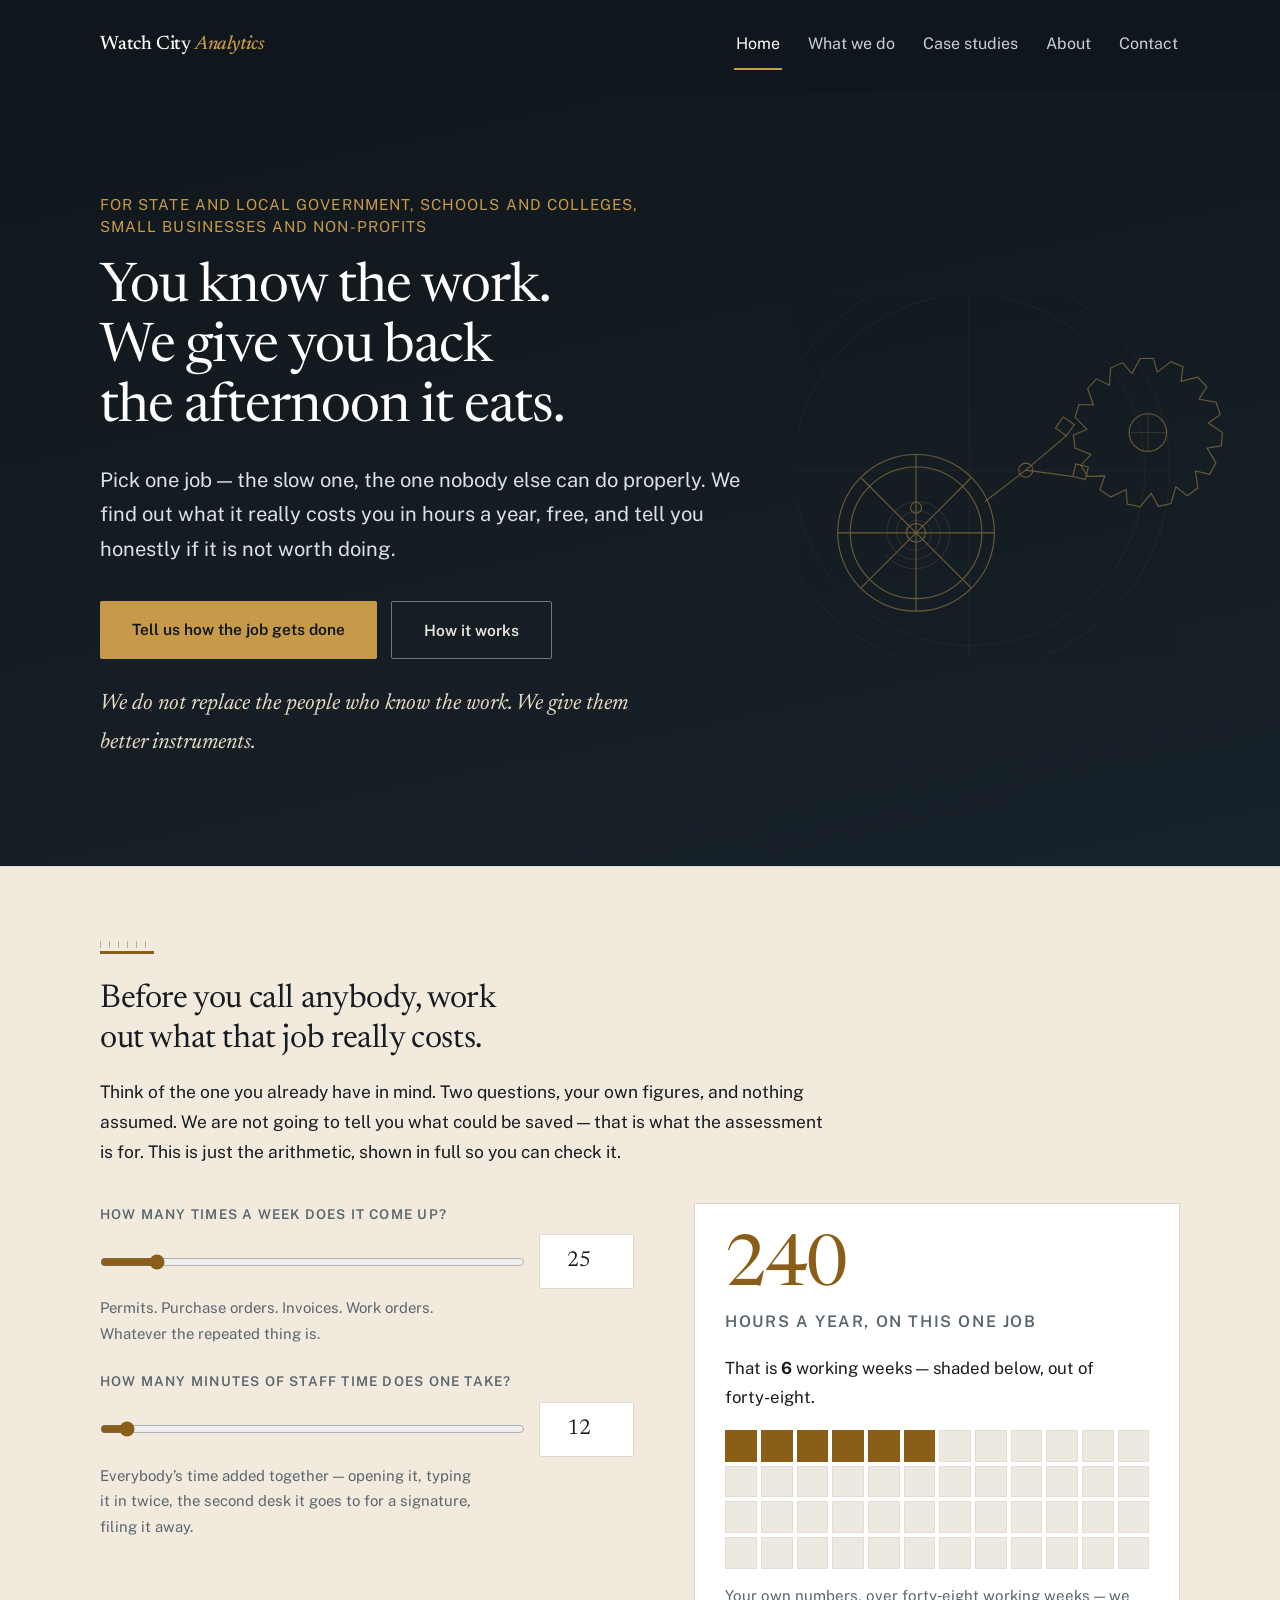
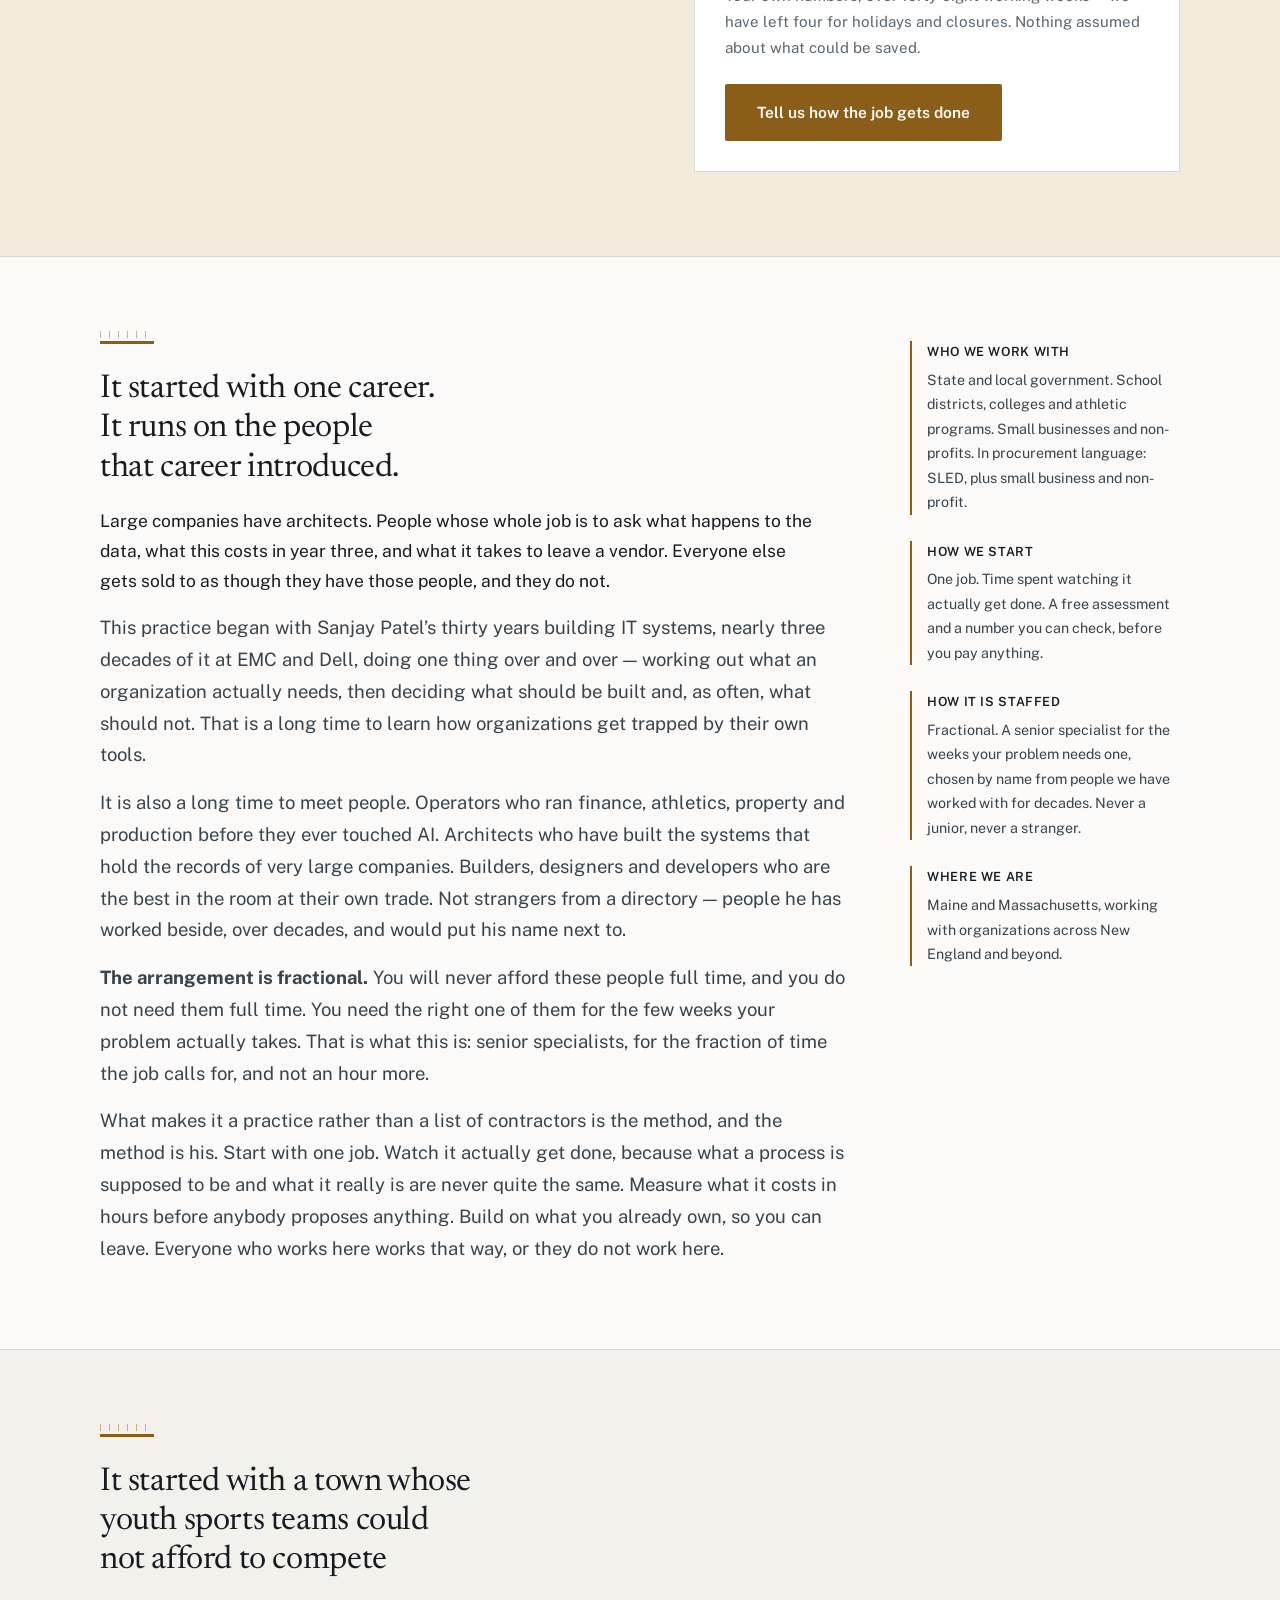
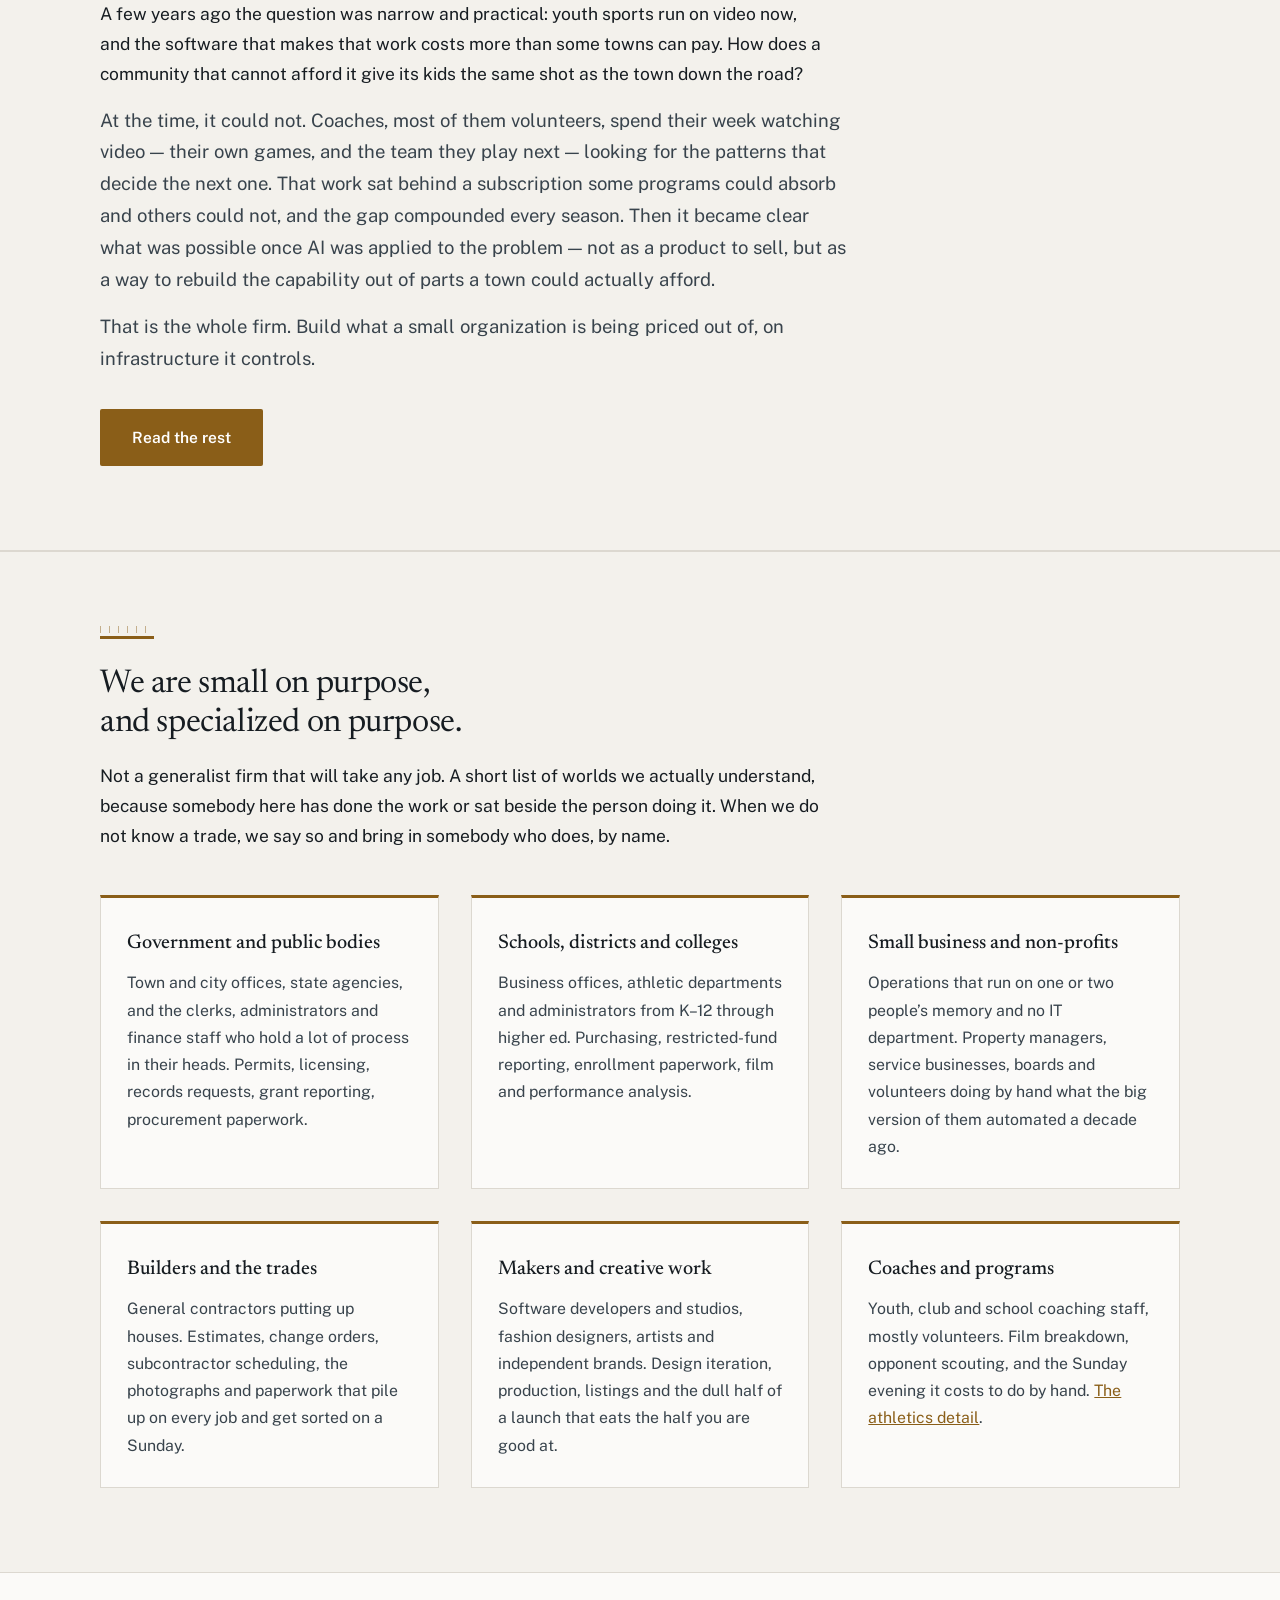
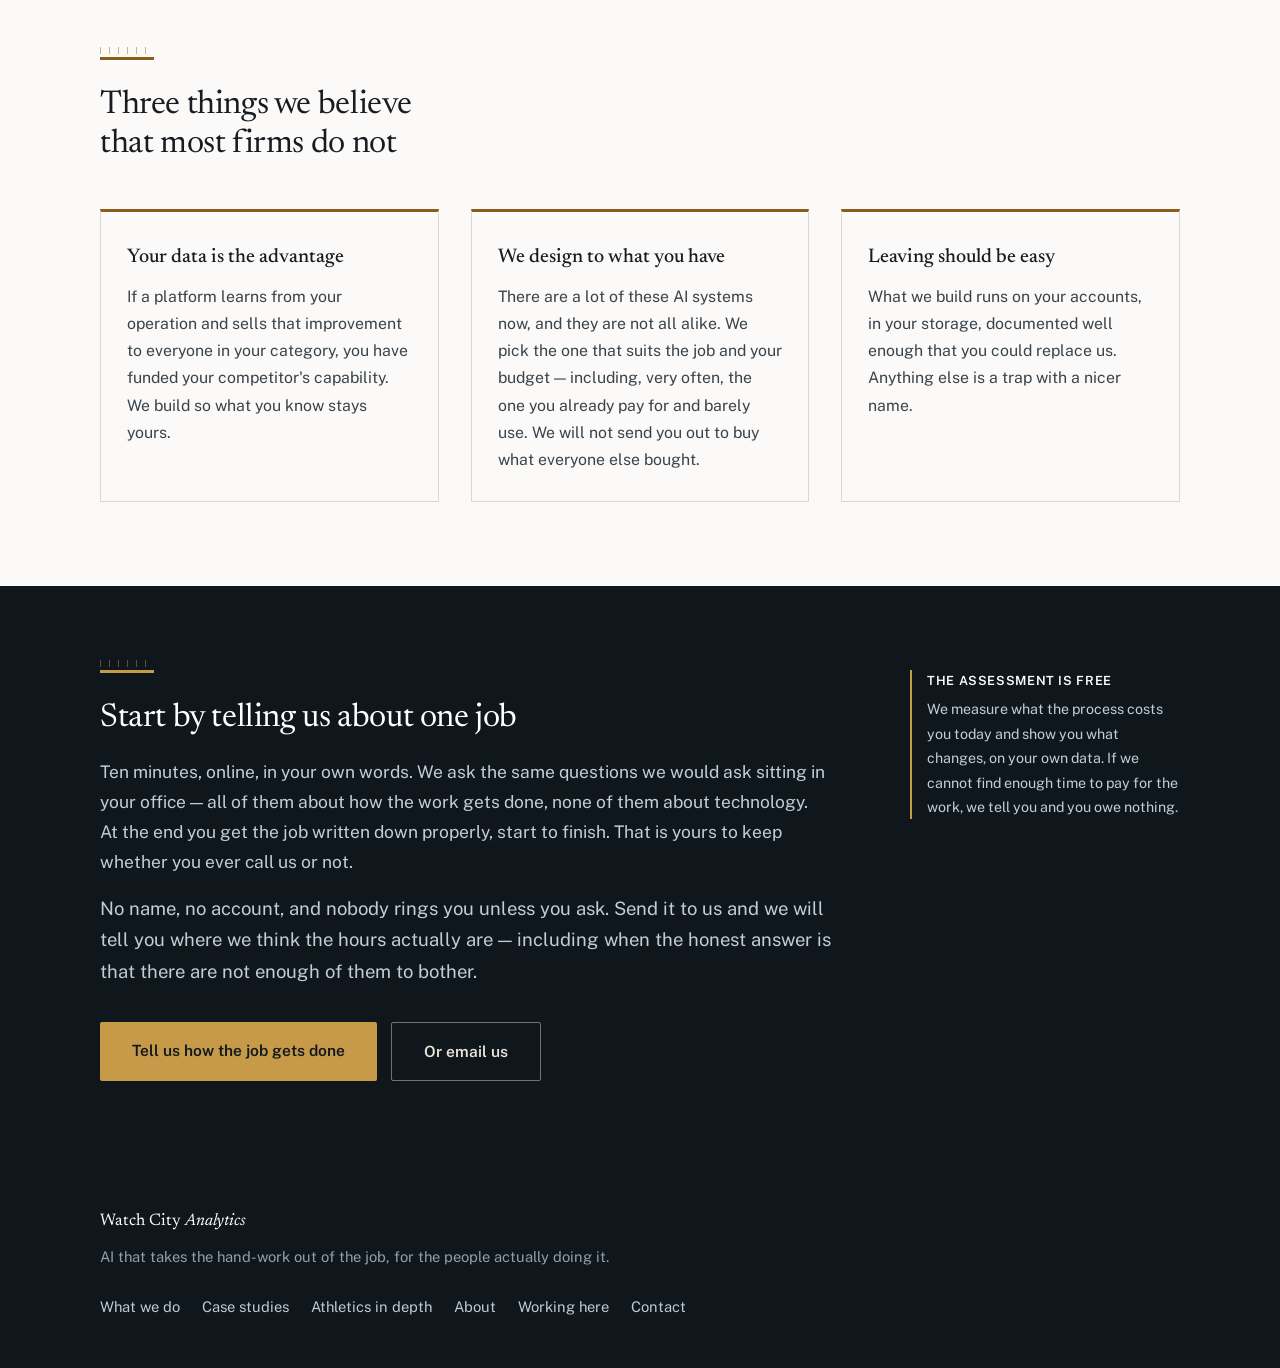
==== commit de58be01: "Name youth sports plainly in the origin story Home page and About: say youth sports in the heading a" ====
--- a/index.html
+++ b/index.html
@@ -141,9 +141,9 @@
 <section class="alt">
   <div class="wrap">
     <div class="rule"></div>
-    <h2>It started with a town that could not afford to compete</h2>
-    <p class="lede">A few years ago the question was narrow and practical: how does a community that cannot afford the dominant video platform give its kids the same shot as the town down the road?</p>
-    <p>At the time, it could not. Film study and opponent breakdown sat behind a subscription some programs could absorb and others could not, and the gap compounded every season. Then it became clear what was possible once AI was applied to the problem — not as a product to sell, but as a way to rebuild the capability out of parts a town could actually afford.</p>
+    <h2>It started with a town whose youth sports teams could not afford to compete</h2>
+    <p class="lede">A few years ago the question was narrow and practical: youth sports run on video now, and the software that makes that work costs more than some towns can pay. How does a community that cannot afford it give its kids the same shot as the town down the road?</p>
+    <p>At the time, it could not. Coaches, most of them volunteers, spend their week watching video — their own games, and the team they play next — looking for the patterns that decide the next one. That work sat behind a subscription some programs could absorb and others could not, and the gap compounded every season. Then it became clear what was possible once AI was applied to the problem — not as a product to sell, but as a way to rebuild the capability out of parts a town could actually afford.</p>
     <p>That is the whole firm. Build what a small organization is being priced out of, on infrastructure it controls.</p>
     <div class="actions">
       <a class="btn" href="about.html">Read the rest</a>
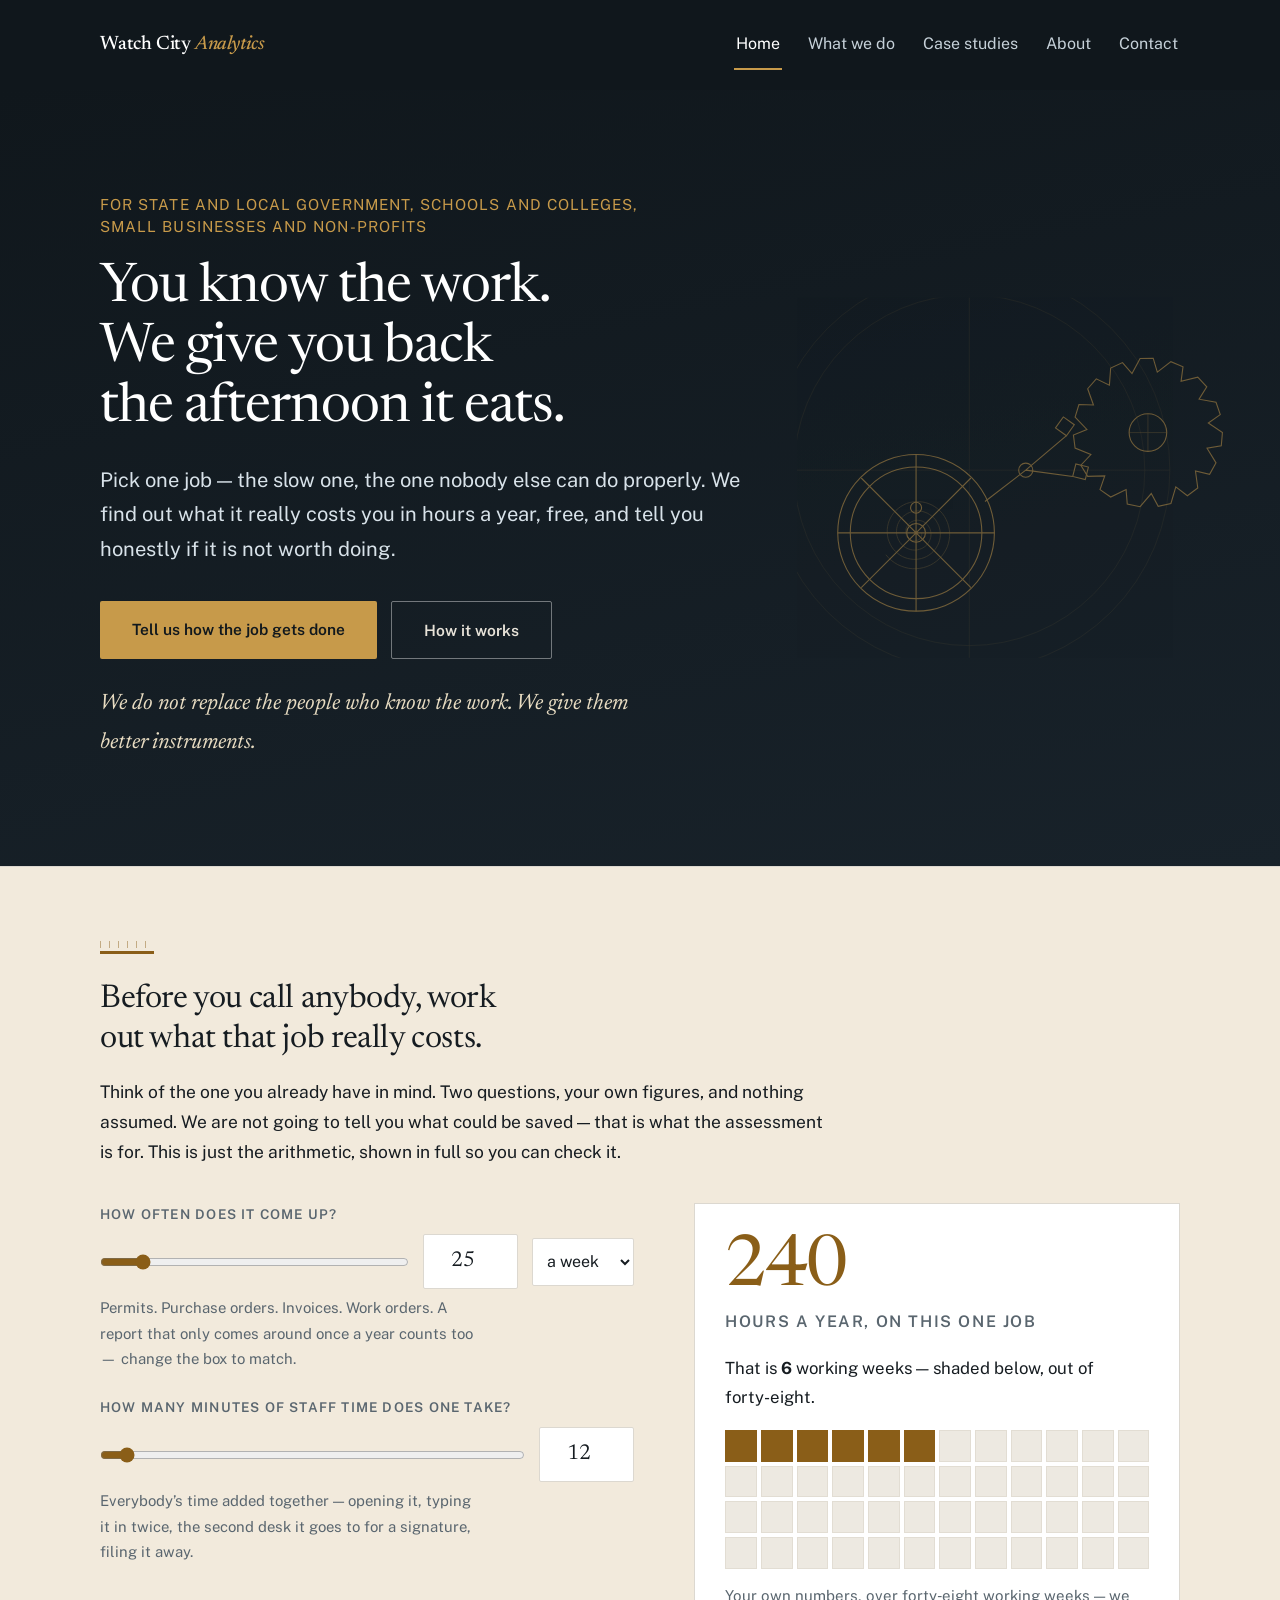
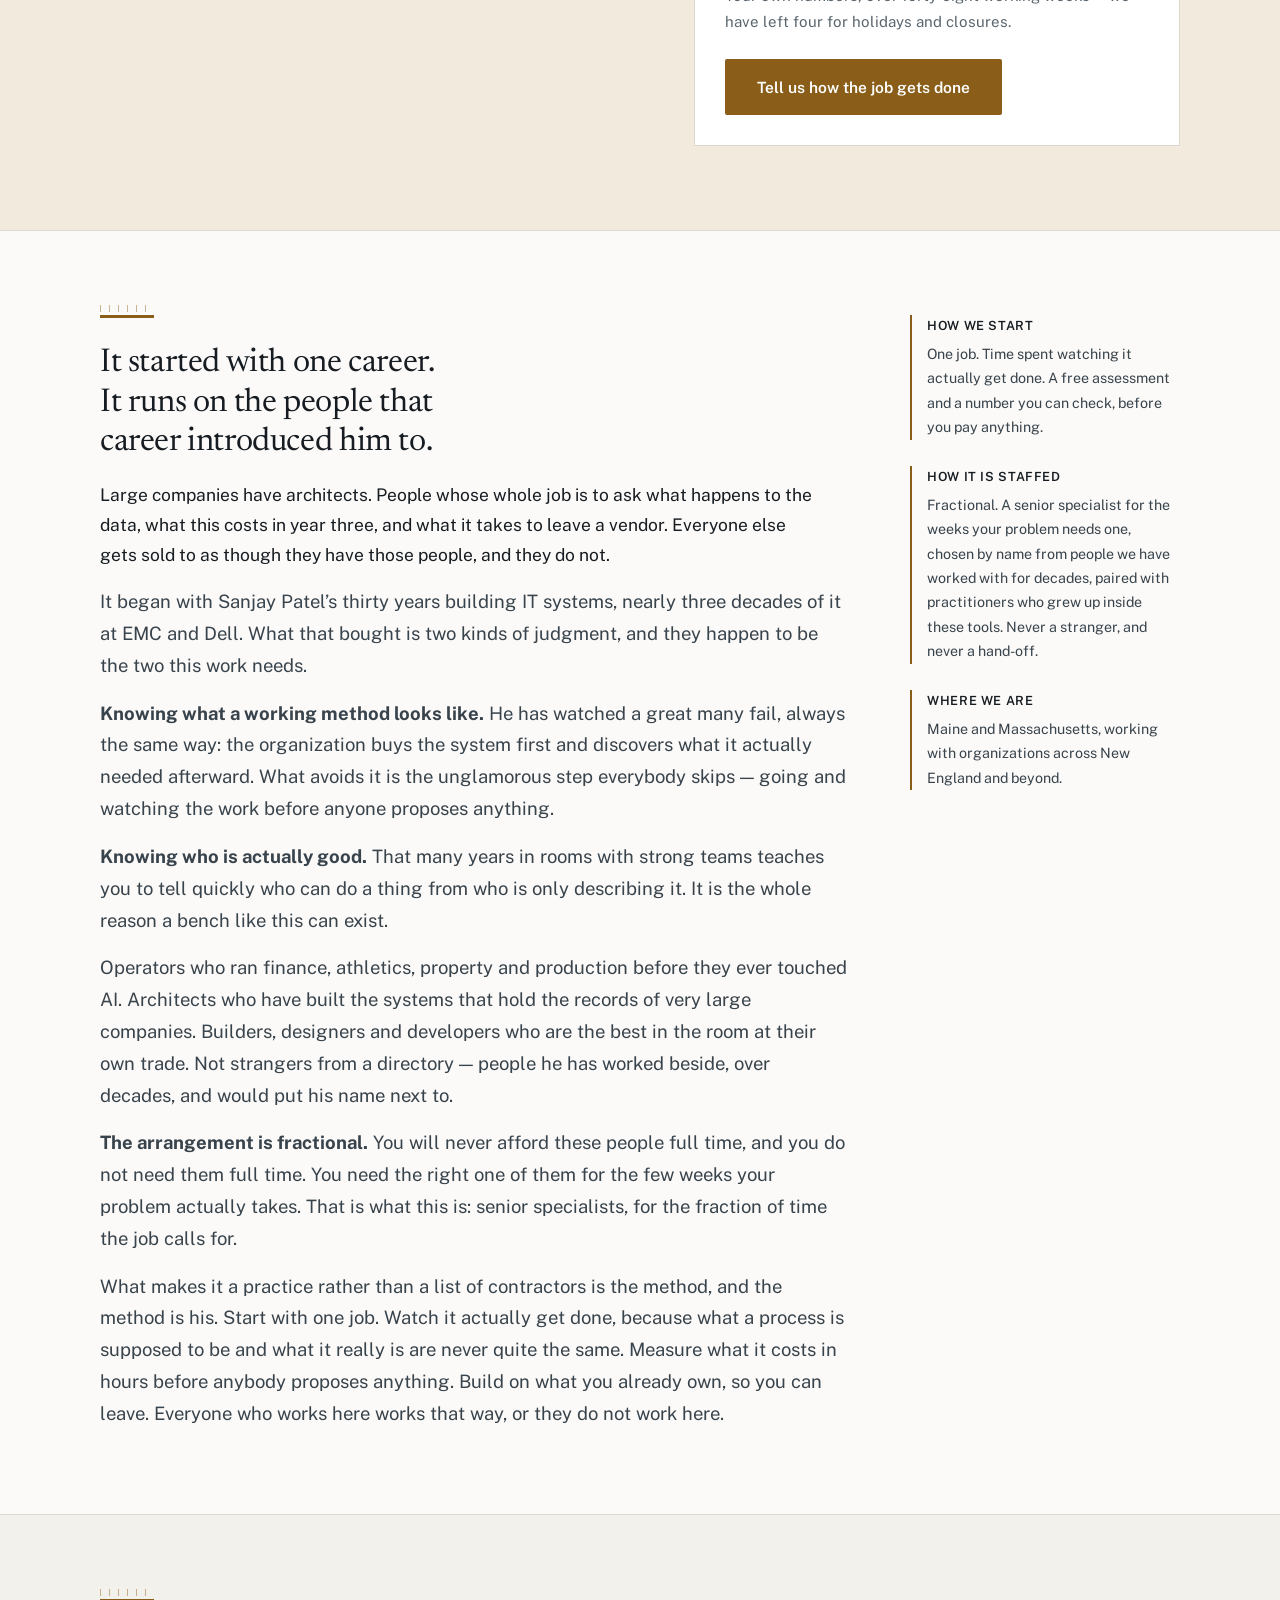
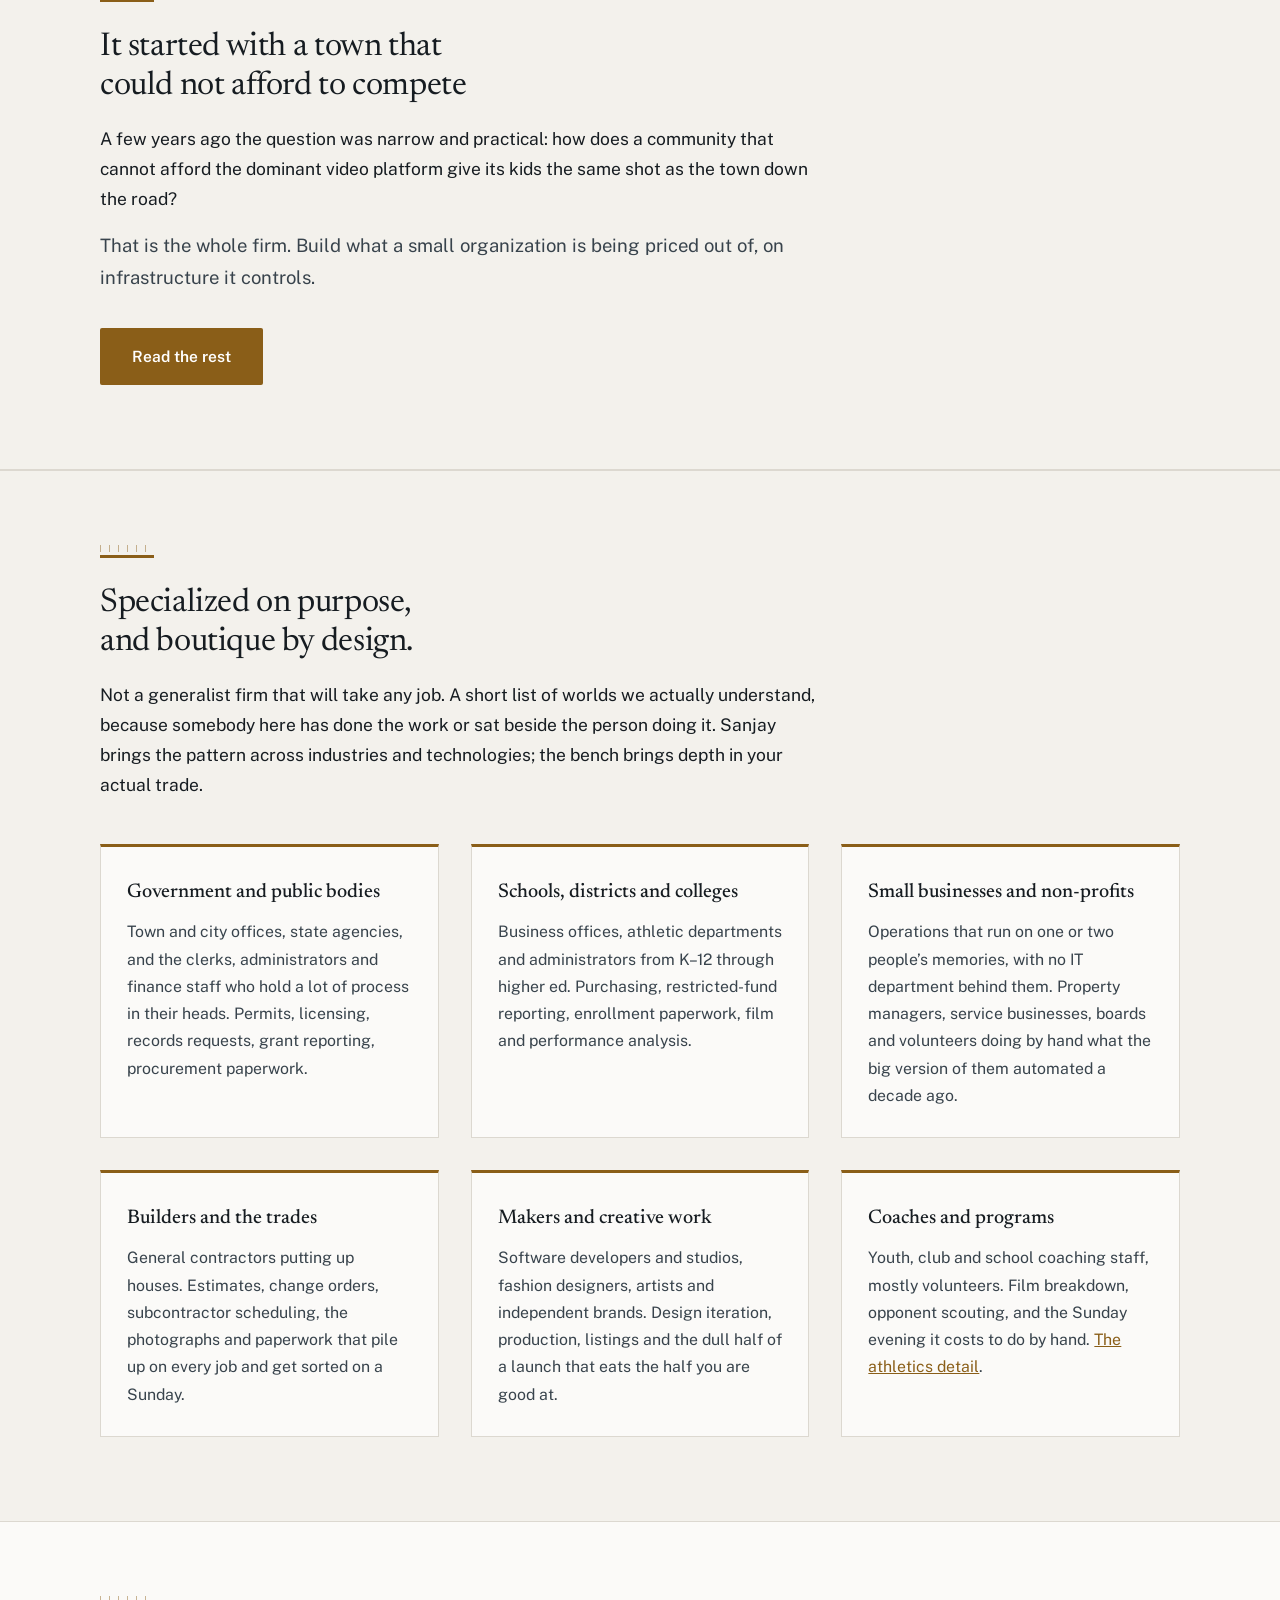
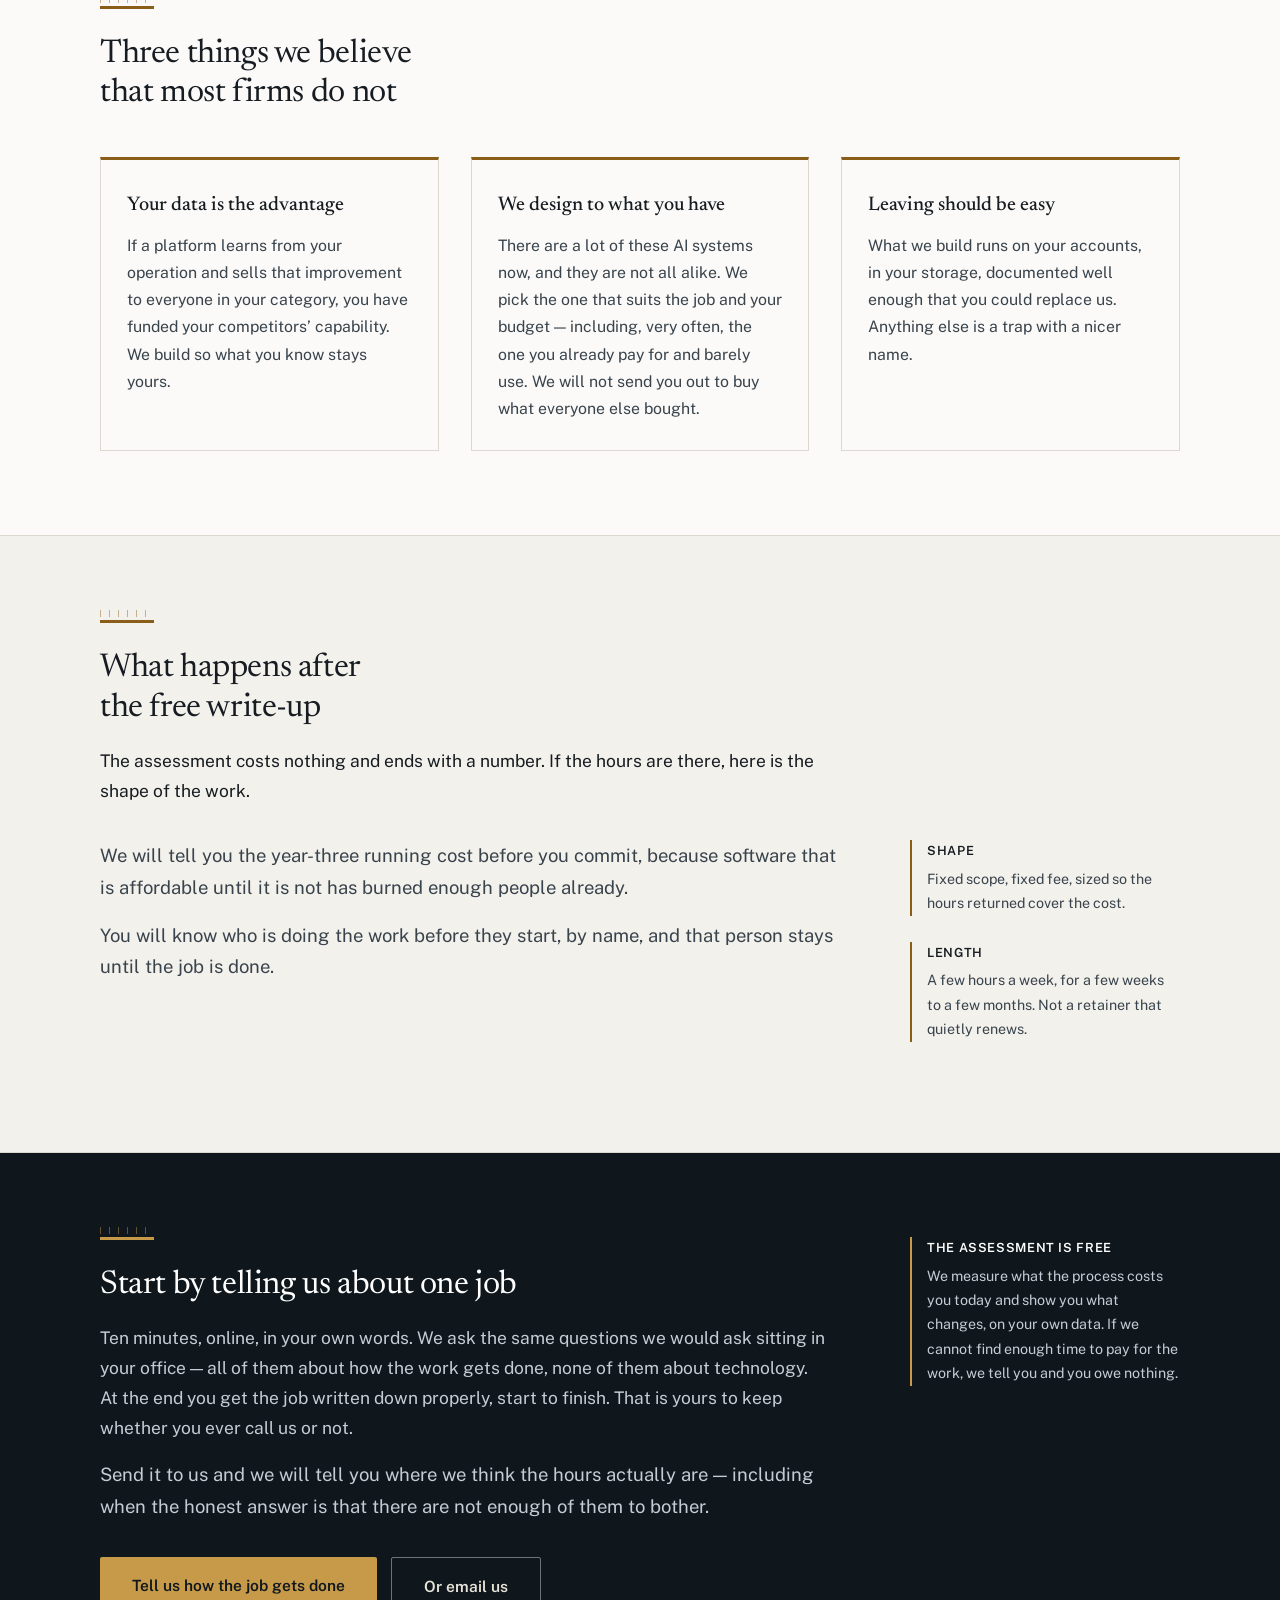
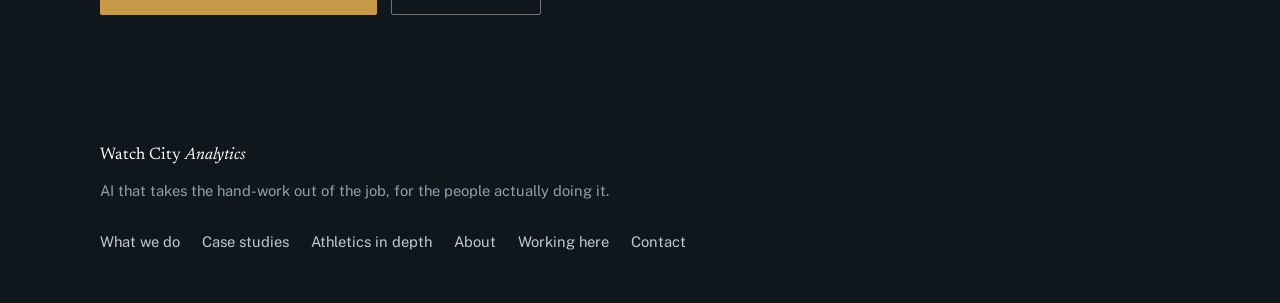
==== commit e13edae1: "Site update: remove unsupportable claims, cut duplication, fix disclosure Athletics: drop the "no ex" ====
--- a/index.html
+++ b/index.html
@@ -3,14 +3,14 @@
 <head>
 <meta charset="utf-8">
 <meta name="viewport" content="width=device-width, initial-scale=1">
-<title>Watch City Analytics — we give you back the afternoon that job eats</title>
+<title>Watch City Analytics — We give you back the afternoon that job eats</title>
 <meta name="description" content="For state and local government, schools and colleges, small businesses and non-profits. We find what one slow job really costs you in hours. Finding out is free.">
 <link rel="canonical" href="https://watchcityanalytics.com/">
 <link rel="icon" href="favicon.svg" type="image/svg+xml">
 <meta property="og:type" content="website">
 <meta property="og:site_name" content="Watch City Analytics">
 <meta property="og:url" content="https://watchcityanalytics.com/">
-<meta property="og:title" content="Watch City Analytics — we give you back the afternoon that job eats">
+<meta property="og:title" content="Watch City Analytics — We give you back the afternoon that job eats">
 <meta property="og:description" content="You know the work. We give you back the afternoon it eats. The assessment is free.">
 <meta name="twitter:card" content="summary">
 <link rel="preconnect" href="https://fonts.googleapis.com">
@@ -80,10 +80,10 @@
 
     <div class="calc">
       <div class="readout">
-        <div class="big"><span id="jHours">240</span><small id="jHoursU">hours a year, on this one job</small></div>
-        <div class="weeks" id="jWeeks" aria-live="polite">That is <strong>6.0</strong> working weeks &mdash; shaded below, out of forty&#8209;eight.</div>
+        <div class="big" aria-live="polite"><span id="jHours">240</span><small id="jHoursU">hours a year, on this one job</small></div>
+        <div class="weeks" id="jWeeks" aria-live="polite">That is <strong>6</strong> working weeks out of forty&#8209;eight.</div>
         <div class="grid52" id="jGrid" aria-hidden="true"></div>
-        <p class="caption">Your own numbers, over forty&#8209;eight working weeks &mdash; we have left four for holidays and closures. Nothing assumed about what could be saved.</p>
+        <p class="caption">Your own numbers, over forty&#8209;eight working weeks &mdash; we have left four for holidays and closures.</p>
         <div class="actions" style="margin-top:24px">
           <a class="btn" href="https://interview.watchcityanalytics.com/">Tell us how the job gets done</a>
         </div>
@@ -91,12 +91,17 @@
 
       <div class="inputs">
         <div class="field">
-          <label for="jCount">How many times a week does it come up?</label>
+          <label for="jCount">How often does it come up?</label>
           <div class="setrow">
             <input type="range" id="jCount" min="1" max="200" value="25" aria-describedby="jCountH">
-            <input type="number" id="jCountN" min="1" max="200" value="25" aria-label="Times a week, as a number">
+            <input type="number" id="jCountN" min="1" max="200" value="25" aria-label="How many times">
+            <select id="jEvery" aria-label="How often">
+              <option value="48" selected>a week</option>
+              <option value="12">a month</option>
+              <option value="1">a year</option>
+            </select>
           </div>
-          <div class="hint" id="jCountH">Permits. Purchase orders. Invoices. Work orders. Whatever the repeated thing is.</div>
+          <div class="hint" id="jCountH">Permits. Purchase orders. Invoices. Work orders. A report that only comes around once a year counts too &mdash; change the box to match.</div>
         </div>
         <div class="field">
           <label for="jMins">How many minutes of staff time does one take?</label>
@@ -117,21 +122,24 @@
     <div class="split">
       <div>
         <div class="rule"></div>
-        <h2>It started with one career. It runs on the people that career introduced.</h2>
+        <h2>It started with one career. It runs on the people that career introduced him to.</h2>
         <p class="lede">Large companies have architects. People whose whole job is to ask what happens to the data, what this costs in year three, and what it takes to leave a vendor. Everyone else gets sold to as though they have those people, and they do not.</p>
 
-        <p>This practice began with Sanjay Patel’s thirty years building IT systems, nearly three decades of it at EMC and Dell, doing one thing over and over — working out what an organization actually needs, then deciding what should be built and, as often, what should not. That is a long time to learn how organizations get trapped by their own tools.</p>
-
-        <p>It is also a long time to meet people. Operators who ran finance, athletics, property and production before they ever touched AI. Architects who have built the systems that hold the records of very large companies. Builders, designers and developers who are the best in the room at their own trade. Not strangers from a directory — people he has worked beside, over decades, and would put his name next to.</p>
-
-        <p><strong>The arrangement is fractional.</strong> You will never afford these people full time, and you do not need them full time. You need the right one of them for the few weeks your problem actually takes. That is what this is: senior specialists, for the fraction of time the job calls for, and not an hour more.</p>
+        <p>It began with Sanjay Patel’s thirty years building IT systems, nearly three decades of it at EMC and Dell. What that bought is two kinds of judgment, and they happen to be the two this work needs.</p>
+
+        <p><strong>Knowing what a working method looks like.</strong> He has watched a great many fail, always the same way: the organization buys the system first and discovers what it actually needed afterward. What avoids it is the unglamorous step everybody skips — going and watching the work before anyone proposes anything.</p>
+
+        <p><strong>Knowing who is actually good.</strong> That many years in rooms with strong teams teaches you to tell quickly who can do a thing from who is only describing it. It is the whole reason a bench like this can exist.</p>
+
+        <p>Operators who ran finance, athletics, property and production before they ever touched AI. Architects who have built the systems that hold the records of very large companies. Builders, designers and developers who are the best in the room at their own trade. Not strangers from a directory — people he has worked beside, over decades, and would put his name next to.</p>
+
+        <p><strong>The arrangement is fractional.</strong> You will never afford these people full time, and you do not need them full time. You need the right one of them for the few weeks your problem actually takes. That is what this is: senior specialists, for the fraction of time the job calls for.</p>
 
         <p>What makes it a practice rather than a list of contractors is the method, and the method is his. Start with one job. Watch it actually get done, because what a process is supposed to be and what it really is are never quite the same. Measure what it costs in hours before anybody proposes anything. Build on what you already own, so you can leave. Everyone who works here works that way, or they do not work here.</p>
       </div>
       <aside class="rail">
-        <div class="note"><b>WHO WE WORK WITH</b><span>State and local government. School districts, colleges and athletic programs. Small businesses and non-profits. In procurement language: SLED, plus small business and non-profit.</span></div>
         <div class="note"><b>HOW WE START</b><span>One job. Time spent watching it actually get done. A free assessment and a number you can check, before you pay anything.</span></div>
-        <div class="note"><b>HOW IT IS STAFFED</b><span>Fractional. A senior specialist for the weeks your problem needs one, chosen by name from people we have worked with for decades. Never a junior, never a stranger.</span></div>
+        <div class="note"><b>HOW IT IS STAFFED</b><span>Fractional. A senior specialist for the weeks your problem needs one, chosen by name from people we have worked with for decades, paired with practitioners who grew up inside these tools. Never a stranger, and never a hand-off.</span></div>
         <div class="note"><b>WHERE WE ARE</b><span>Maine and Massachusetts, working with organizations across New England and beyond.</span></div>
       </aside>
     </div>
@@ -141,9 +149,8 @@
 <section class="alt">
   <div class="wrap">
     <div class="rule"></div>
-    <h2>It started with a town whose youth sports teams could not afford to compete</h2>
-    <p class="lede">A few years ago the question was narrow and practical: youth sports run on video now, and the software that makes that work costs more than some towns can pay. How does a community that cannot afford it give its kids the same shot as the town down the road?</p>
-    <p>At the time, it could not. Coaches, most of them volunteers, spend their week watching video — their own games, and the team they play next — looking for the patterns that decide the next one. That work sat behind a subscription some programs could absorb and others could not, and the gap compounded every season. Then it became clear what was possible once AI was applied to the problem — not as a product to sell, but as a way to rebuild the capability out of parts a town could actually afford.</p>
+    <h2>It started with a town that could not afford to compete</h2>
+    <p class="lede">A few years ago the question was narrow and practical: how does a community that cannot afford the dominant video platform give its kids the same shot as the town down the road?</p>
     <p>That is the whole firm. Build what a small organization is being priced out of, on infrastructure it controls.</p>
     <div class="actions">
       <a class="btn" href="about.html">Read the rest</a>
@@ -154,8 +161,8 @@
 <section class="alt">
   <div class="wrap">
     <div class="rule"></div>
-    <h2>We are small on purpose, and specialized on purpose.</h2>
-    <p class="lede">Not a generalist firm that will take any job. A short list of worlds we actually understand, because somebody here has done the work or sat beside the person doing it. When we do not know a trade, we say so and bring in somebody who does, by name.</p>
+    <h2>Specialized on purpose, and boutique by design.</h2>
+    <p class="lede">Not a generalist firm that will take any job. A short list of worlds we actually understand, because somebody here has done the work or sat beside the person doing it. Sanjay brings the pattern across industries and technologies; the bench brings depth in your actual trade.</p>
 
     <div class="grid">
       <div class="card">
@@ -167,8 +174,8 @@
         <p>Business offices, athletic departments and administrators from K&ndash;12 through higher ed. Purchasing, restricted-fund reporting, enrollment paperwork, film and performance analysis.</p>
       </div>
       <div class="card">
-        <h3>Small business and non-profits</h3>
-        <p>Operations that run on one or two people&rsquo;s memory and no IT department. Property managers, service businesses, boards and volunteers doing by hand what the big version of them automated a decade ago.</p>
+        <h3>Small businesses and non-profits</h3>
+        <p>Operations that run on one or two people&rsquo;s memories, with no IT department behind them. Property managers, service businesses, boards and volunteers doing by hand what the big version of them automated a decade ago.</p>
       </div>
       <div class="card">
         <h3>Builders and the trades</h3>
@@ -194,7 +201,7 @@
     <div class="grid">
       <div class="card">
         <h3>Your data is the advantage</h3>
-        <p>If a platform learns from your operation and sells that improvement to everyone in your category, you have funded your competitor's capability. We build so what you know stays yours.</p>
+        <p>If a platform learns from your operation and sells that improvement to everyone in your category, you have funded your competitors&rsquo; capability. We build so what you know stays yours.</p>
       </div>
       <div class="card">
         <h3>We design to what you have</h3>
@@ -204,6 +211,26 @@
         <h3>Leaving should be easy</h3>
         <p>What we build runs on your accounts, in your storage, documented well enough that you could replace us. Anything else is a trap with a nicer name.</p>
       </div>
+    </div>
+  </div>
+</section>
+
+<section class="alt">
+  <div class="wrap">
+    <div class="rule"></div>
+    <h2>What happens after the free write-up</h2>
+    <p class="lede">The assessment costs nothing and ends with a number. If the hours are there, here is the shape of the work.</p>
+
+    <div class="split" style="margin-top:34px">
+      <div>
+        <p>We will tell you the year-three running cost before you commit, because software that is affordable until it is not has burned enough people already.</p>
+
+        <p>You will know who is doing the work before they start, by name, and that person stays until the job is done.</p>
+      </div>
+      <aside class="rail">
+        <div class="note"><b>SHAPE</b><span>Fixed scope, fixed fee, sized so the hours returned cover the cost.</span></div>
+        <div class="note"><b>LENGTH</b><span>A few hours a week, for a few weeks to a few months. Not a retainer that quietly renews.</span></div>
+      </aside>
     </div>
   </div>
 </section>
@@ -215,7 +242,7 @@
         <div class="rule"></div>
         <h2>Start by telling us about one job</h2>
         <p class="lede" style="color:#C3CDD5">Ten minutes, online, in your own words. We ask the same questions we would ask sitting in your office — all of them about how the work gets done, none of them about technology. At the end you get the job written down properly, start to finish. That is yours to keep whether you ever call us or not.</p>
-        <p style="margin-top:16px">No name, no account, and nobody rings you unless you ask. Send it to us and we will tell you where we think the hours actually are — including when the honest answer is that there are not enough of them to bother.</p>
+        <p style="margin-top:16px">Send it to us and we will tell you where we think the hours actually are — including when the honest answer is that there are not enough of them to bother.</p>
         <div class="actions">
           <a class="btn light" href="https://interview.watchcityanalytics.com/">Tell us how the job gets done</a>
           <a class="btn ghost" href="contact.html">Or email us</a>
@@ -256,6 +283,7 @@
   var WEEKS = 48;               // a working year, holidays and closures removed
   var DAY = 8, WEEK = 40;
 
+  var ev = document.getElementById('jEvery');
   var c  = document.getElementById('jCount'), cN = document.getElementById('jCountN'),
       m  = document.getElementById('jMins'),  mN = document.getElementById('jMinsN'),
       hrs= document.getElementById('jHours'), hrsU = document.getElementById('jHoursU'),
@@ -275,7 +303,11 @@
 
   function render(){
     var n = +c.value, mi = +m.value;
-    var hours = n * mi * WEEKS / 60;
+    // How many of these happen in a working year. A June report that eats a
+    // week happens once, not forty-eight times; the earlier version could only
+    // say "a week" and overstated an annual job roughly fivefold.
+    var per = ev ? +ev.value : WEEKS;
+    var hours = n * mi * per / 60;
 
     hrs.textContent = hours < 10 ? hours.toFixed(1).replace(/\.0$/,'') : Math.round(hours).toLocaleString();
     hrsU.textContent = (hours >= 0.95 && hours < 1.05) ? 'hour a year, on this one job'
--- a/style.css
+++ b/style.css
@@ -389,3 +389,12 @@
 /* Footer links were the only navigation without a thumb-sized hit area. */
 footer.site ul { gap: 14px 22px; }
 footer.site ul a { display: inline-block; padding: 7px 0; }
+
+/* The frequency unit. A once-a-year report is not a weekly one. */
+.setrow select {
+  flex: 0 0 auto; font: inherit; font-size: 1rem; color: var(--ink);
+  background: #fff; border: 1px solid var(--rule); border-radius: 2px;
+  padding: 11px 10px; min-height: 48px;
+}
+.setrow select:focus-visible { outline: 2px solid var(--brass); outline-offset: 1px; }
+@media (max-width: 420px) { .setrow { flex-wrap: wrap; } .setrow input[type=range] { flex: 1 0 100%; } }
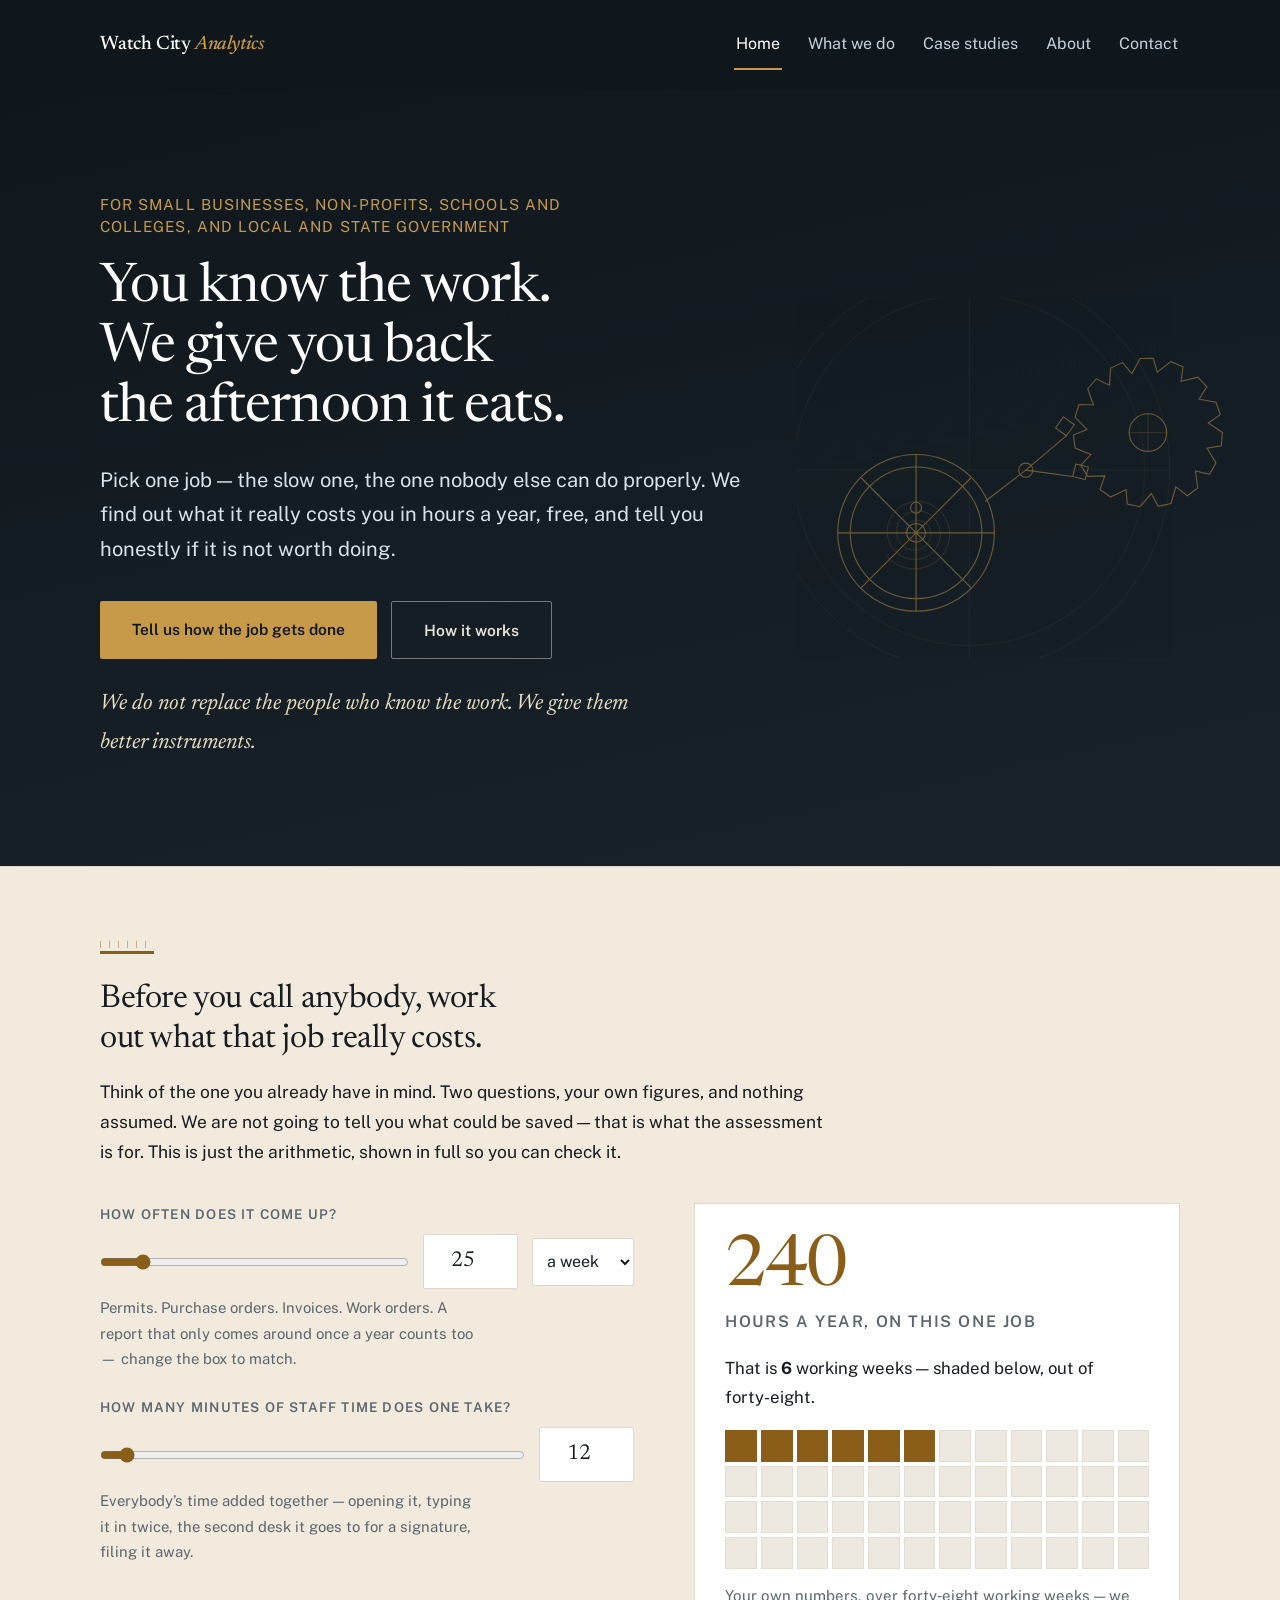
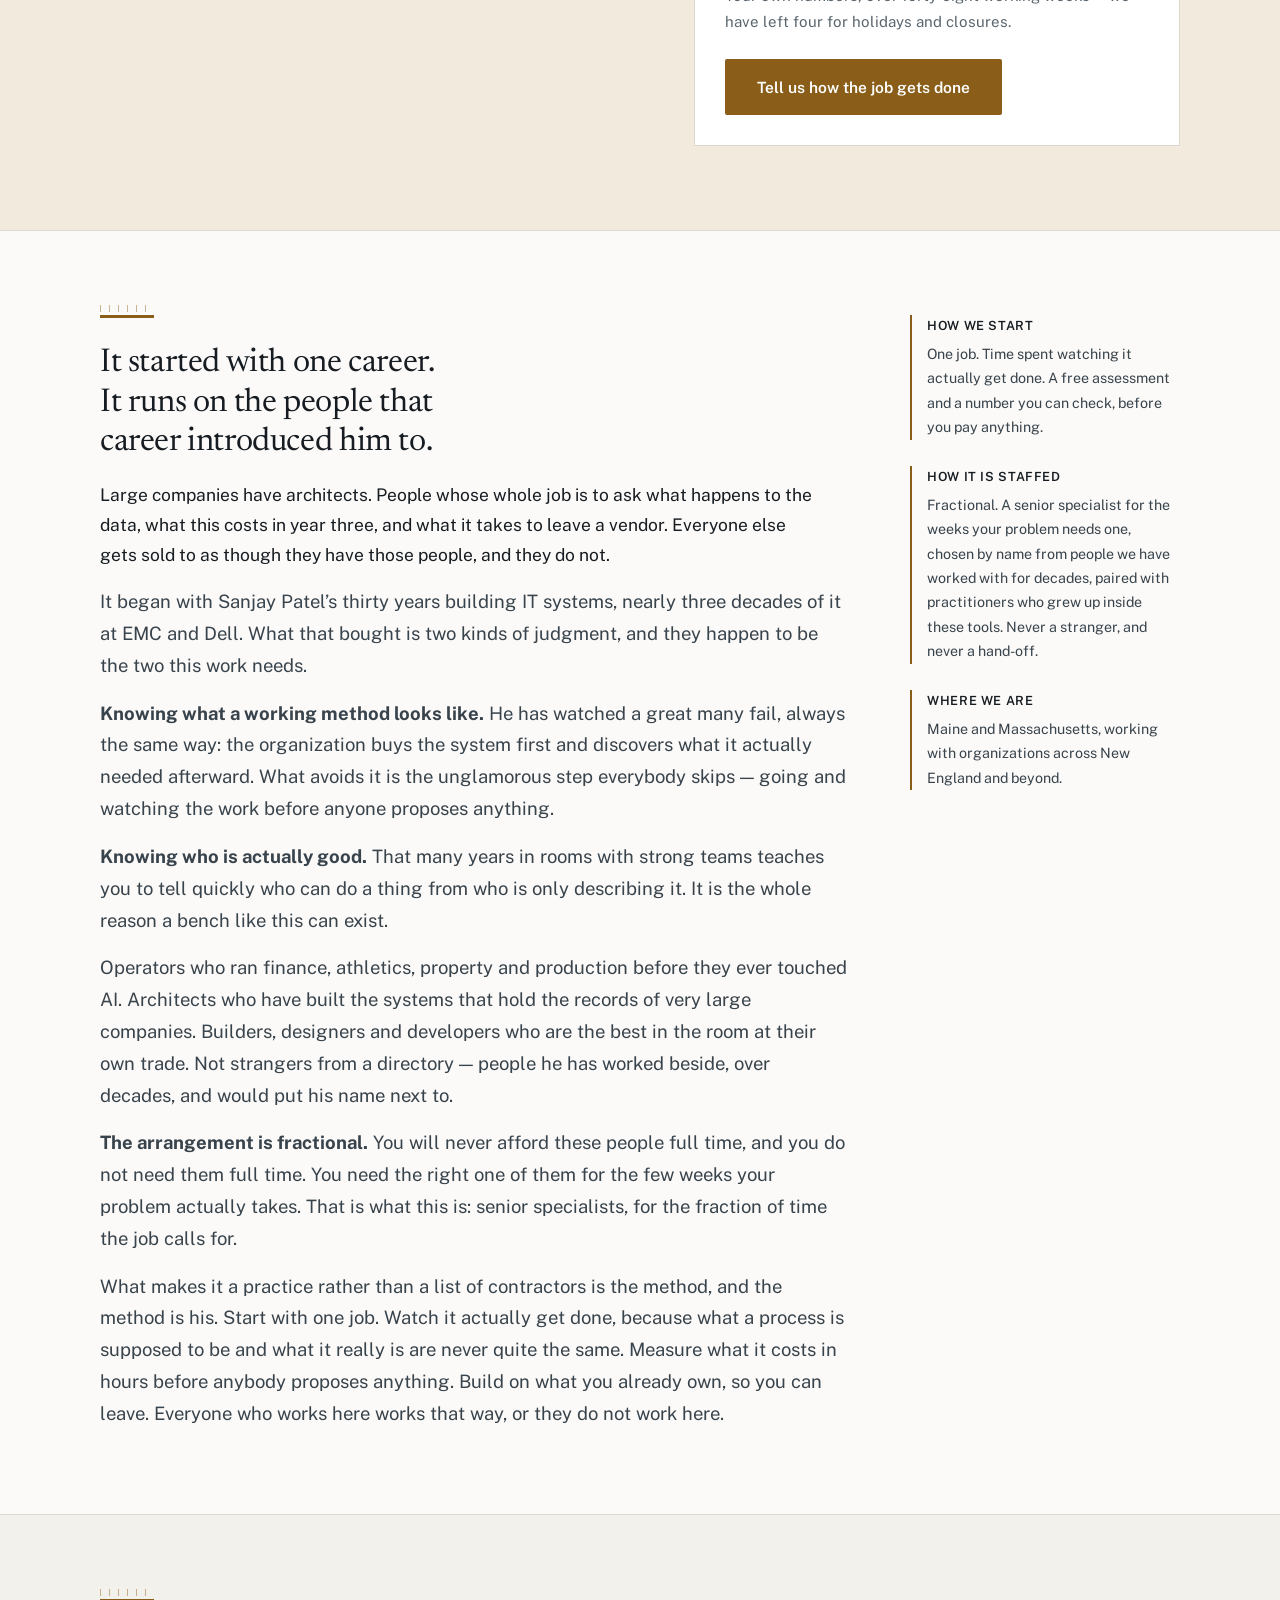
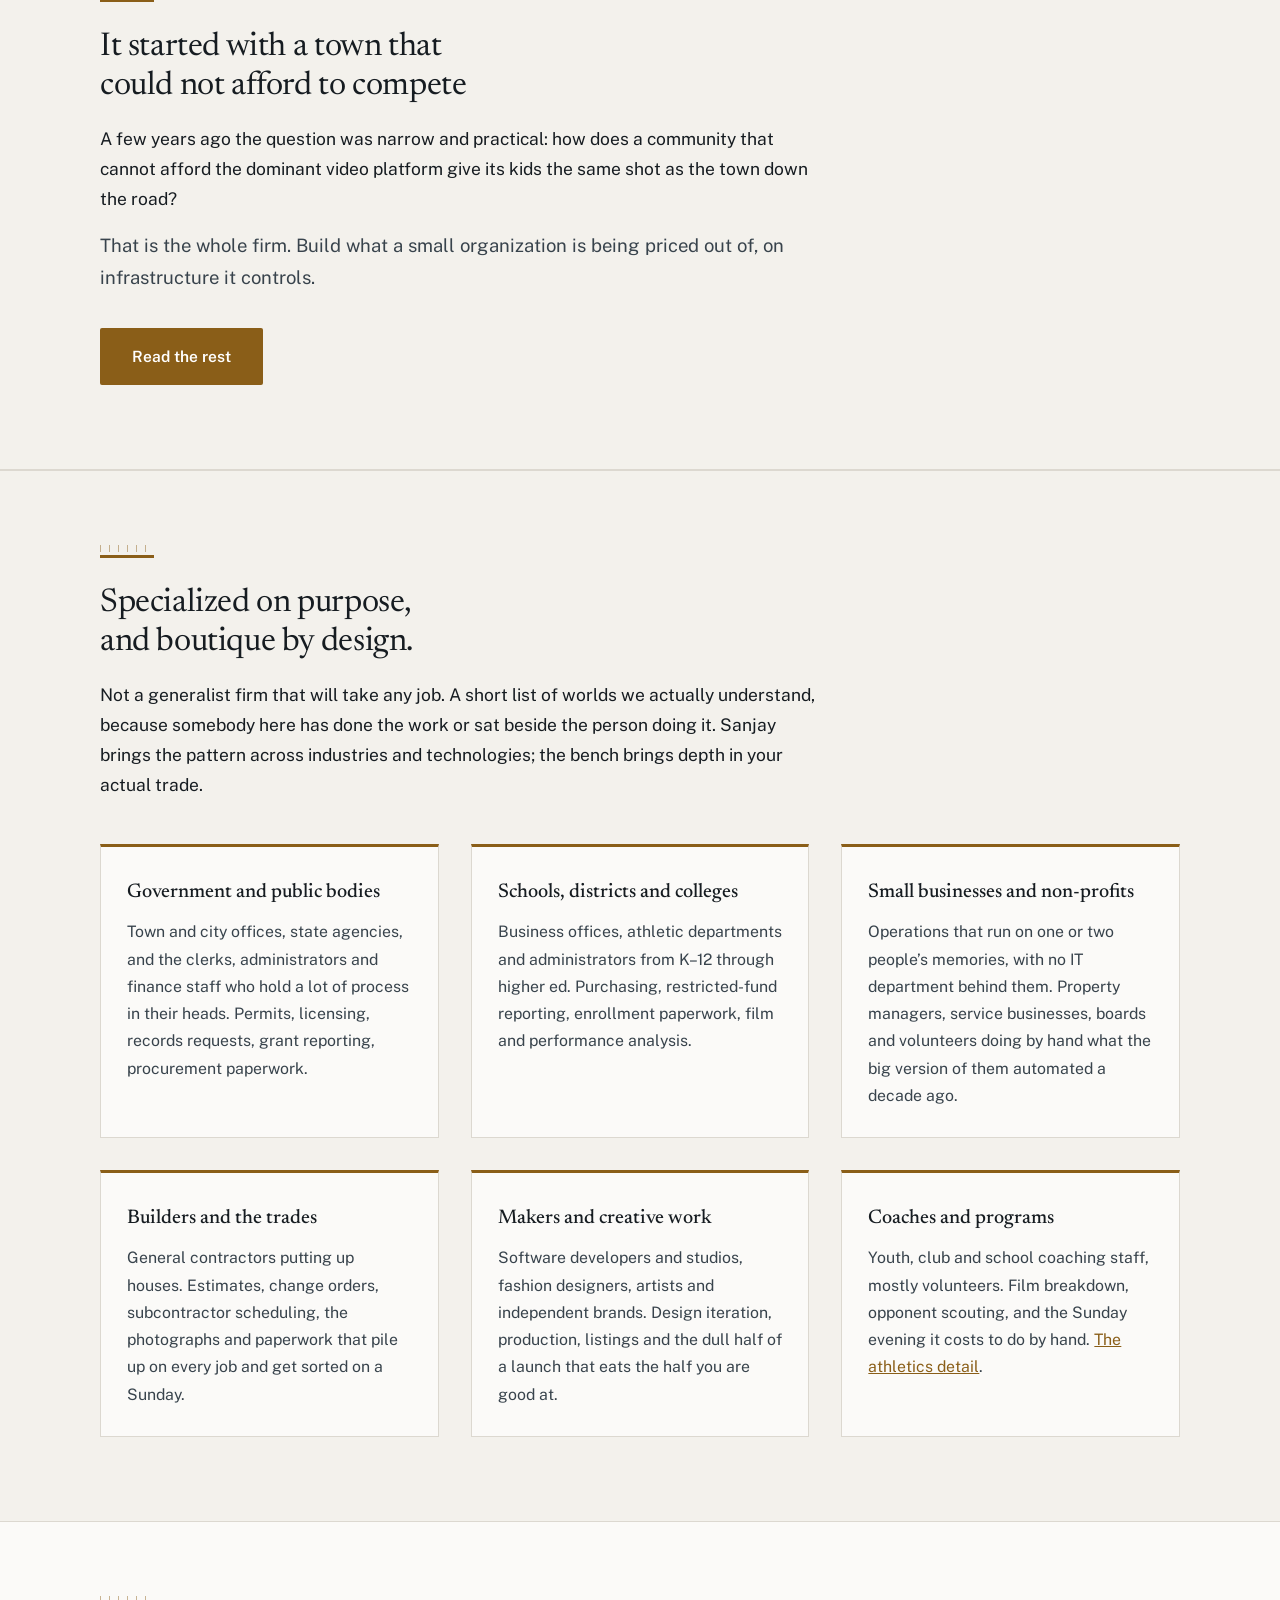
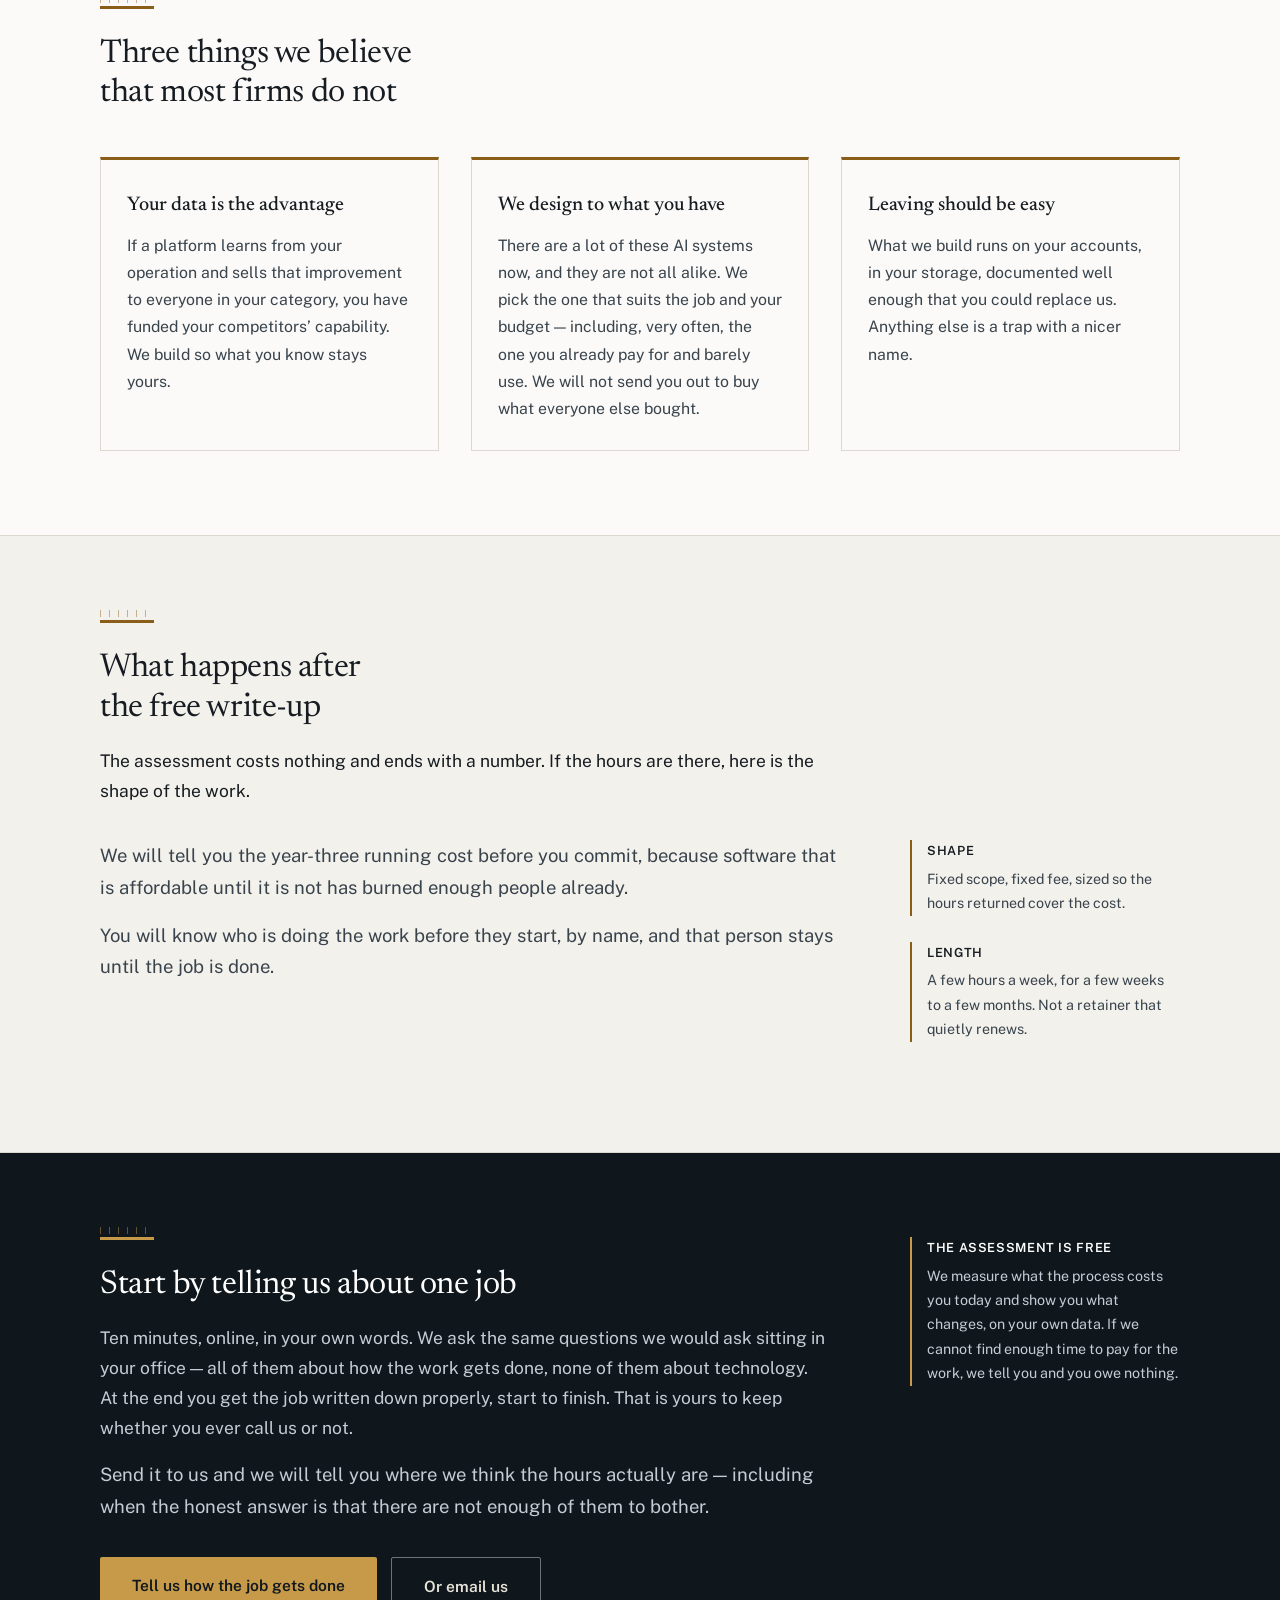
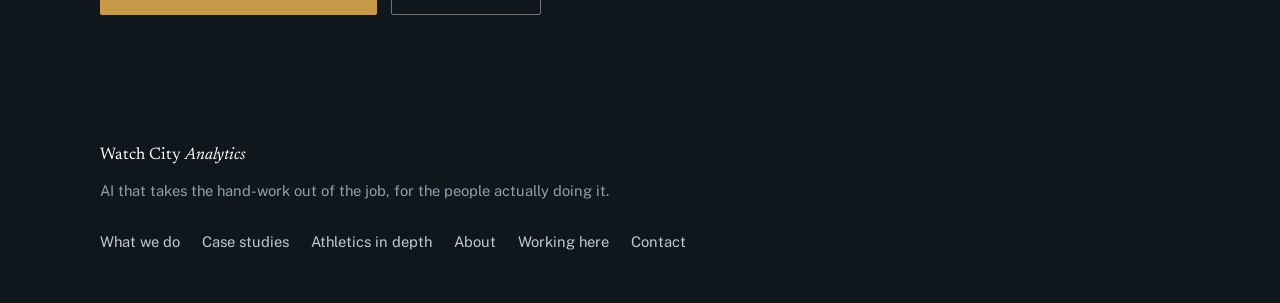
==== commit 4b5ee9d8: "Hero: lead the audience list with small business and non-profits" ====
--- a/index.html
+++ b/index.html
@@ -4,7 +4,7 @@
 <meta charset="utf-8">
 <meta name="viewport" content="width=device-width, initial-scale=1">
 <title>Watch City Analytics — We give you back the afternoon that job eats</title>
-<meta name="description" content="For state and local government, schools and colleges, small businesses and non-profits. We find what one slow job really costs you in hours. Finding out is free.">
+<meta name="description" content="For small businesses, non-profits, schools and colleges, and local and state government. We find what one slow job really costs you in hours. Finding out is free.">
 <link rel="canonical" href="https://watchcityanalytics.com/">
 <link rel="icon" href="favicon.svg" type="image/svg+xml">
 <meta property="og:type" content="website">
@@ -61,7 +61,7 @@
       </g></g>
     </svg>
   <div class="wrap">
-    <p class="eyebrow">For state and local government, schools and colleges, small businesses and non-profits</p>
+    <p class="eyebrow">For small businesses, non-profits, schools and colleges, and local and state government</p>
     <h1>You know the work. We give you back the afternoon it eats.</h1>
     <p class="sub">Pick one job — the slow one, the one nobody else can do properly. We find out what it really costs you in hours a year, free, and tell you honestly if it is not worth doing.</p>
     <div class="actions">
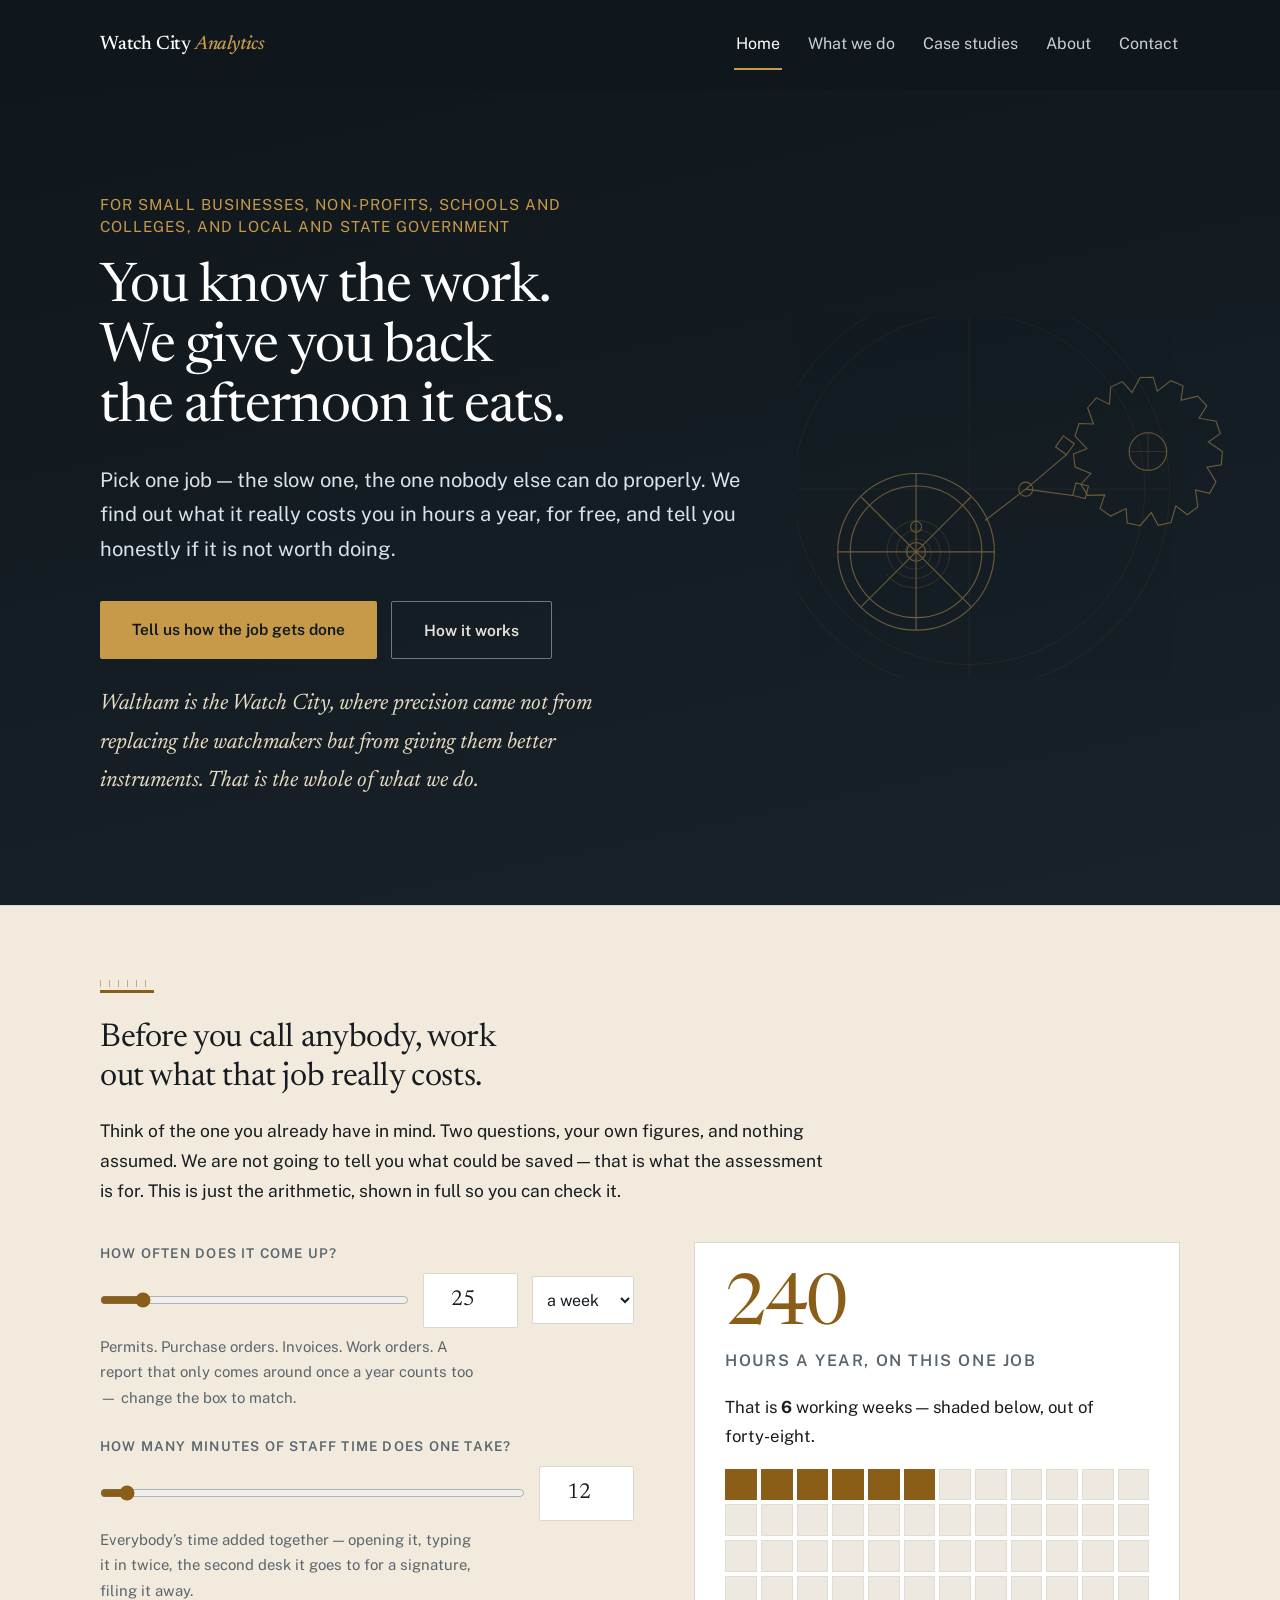
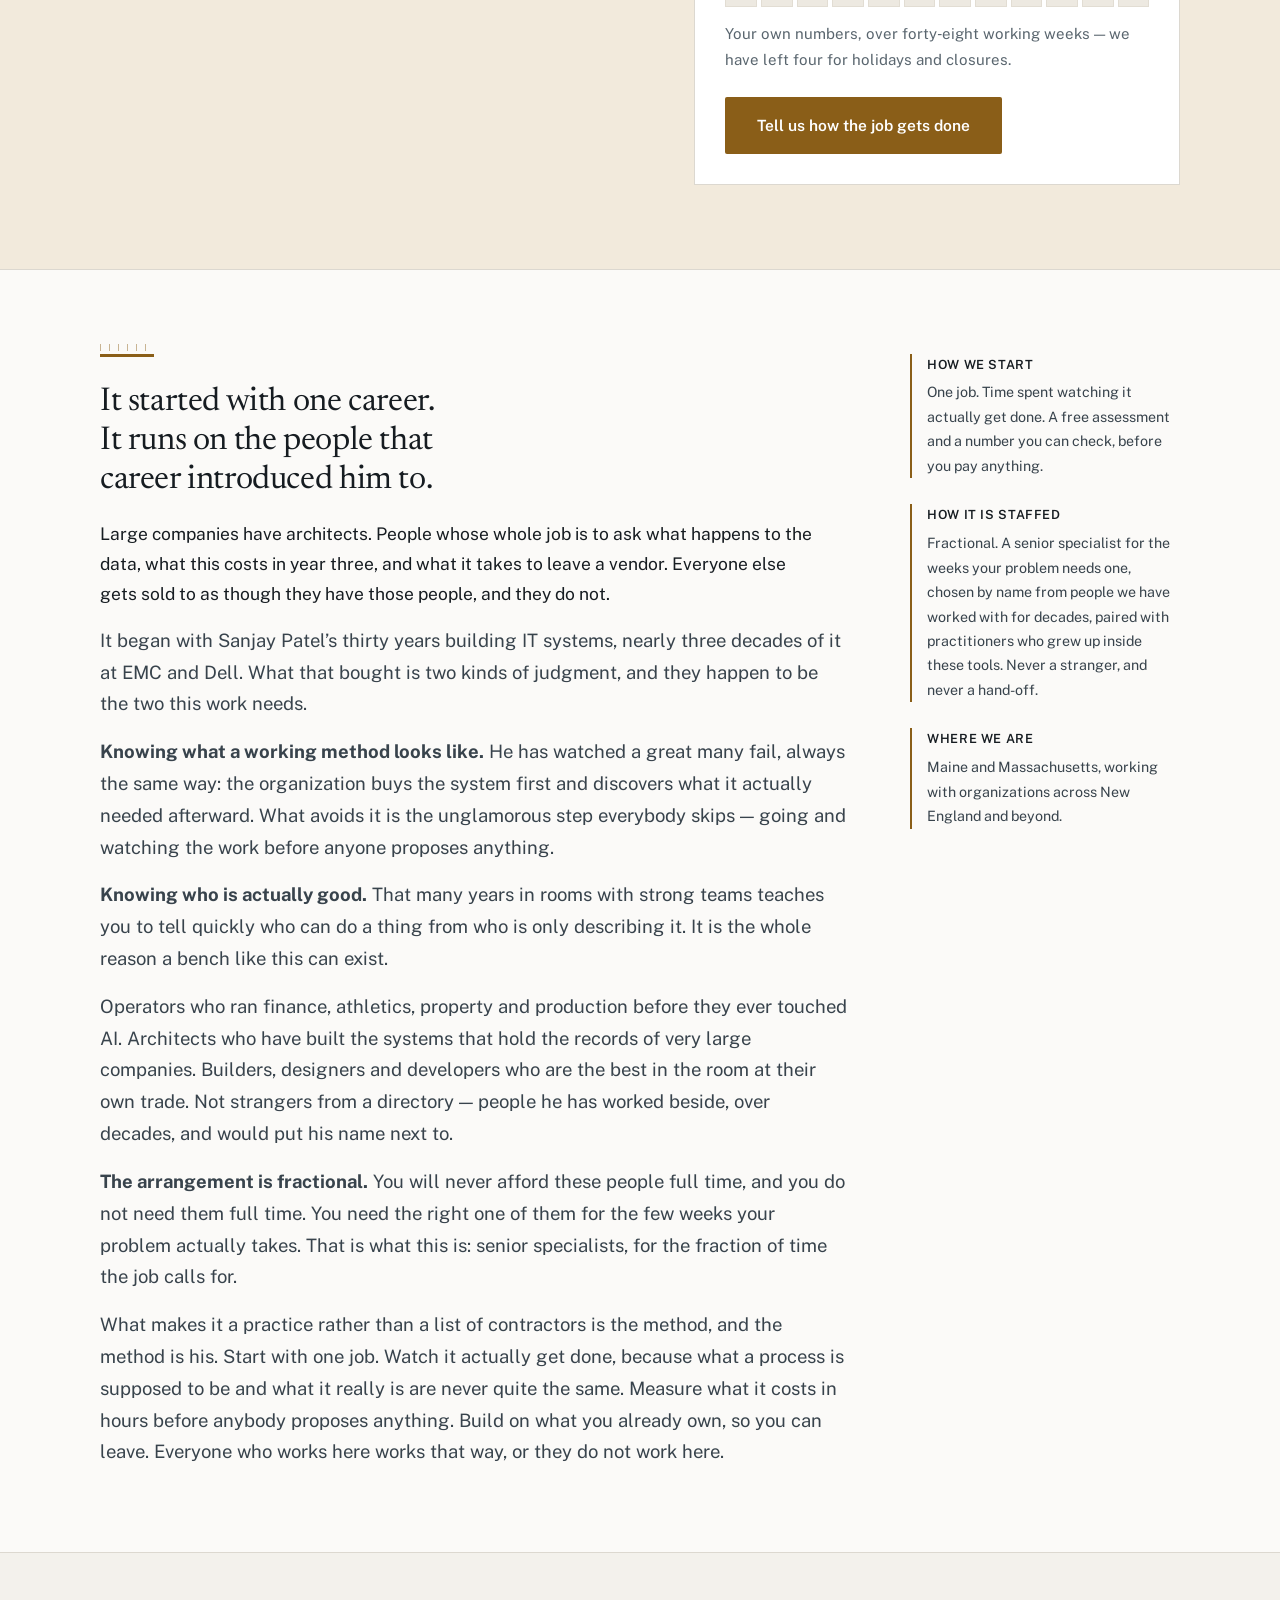
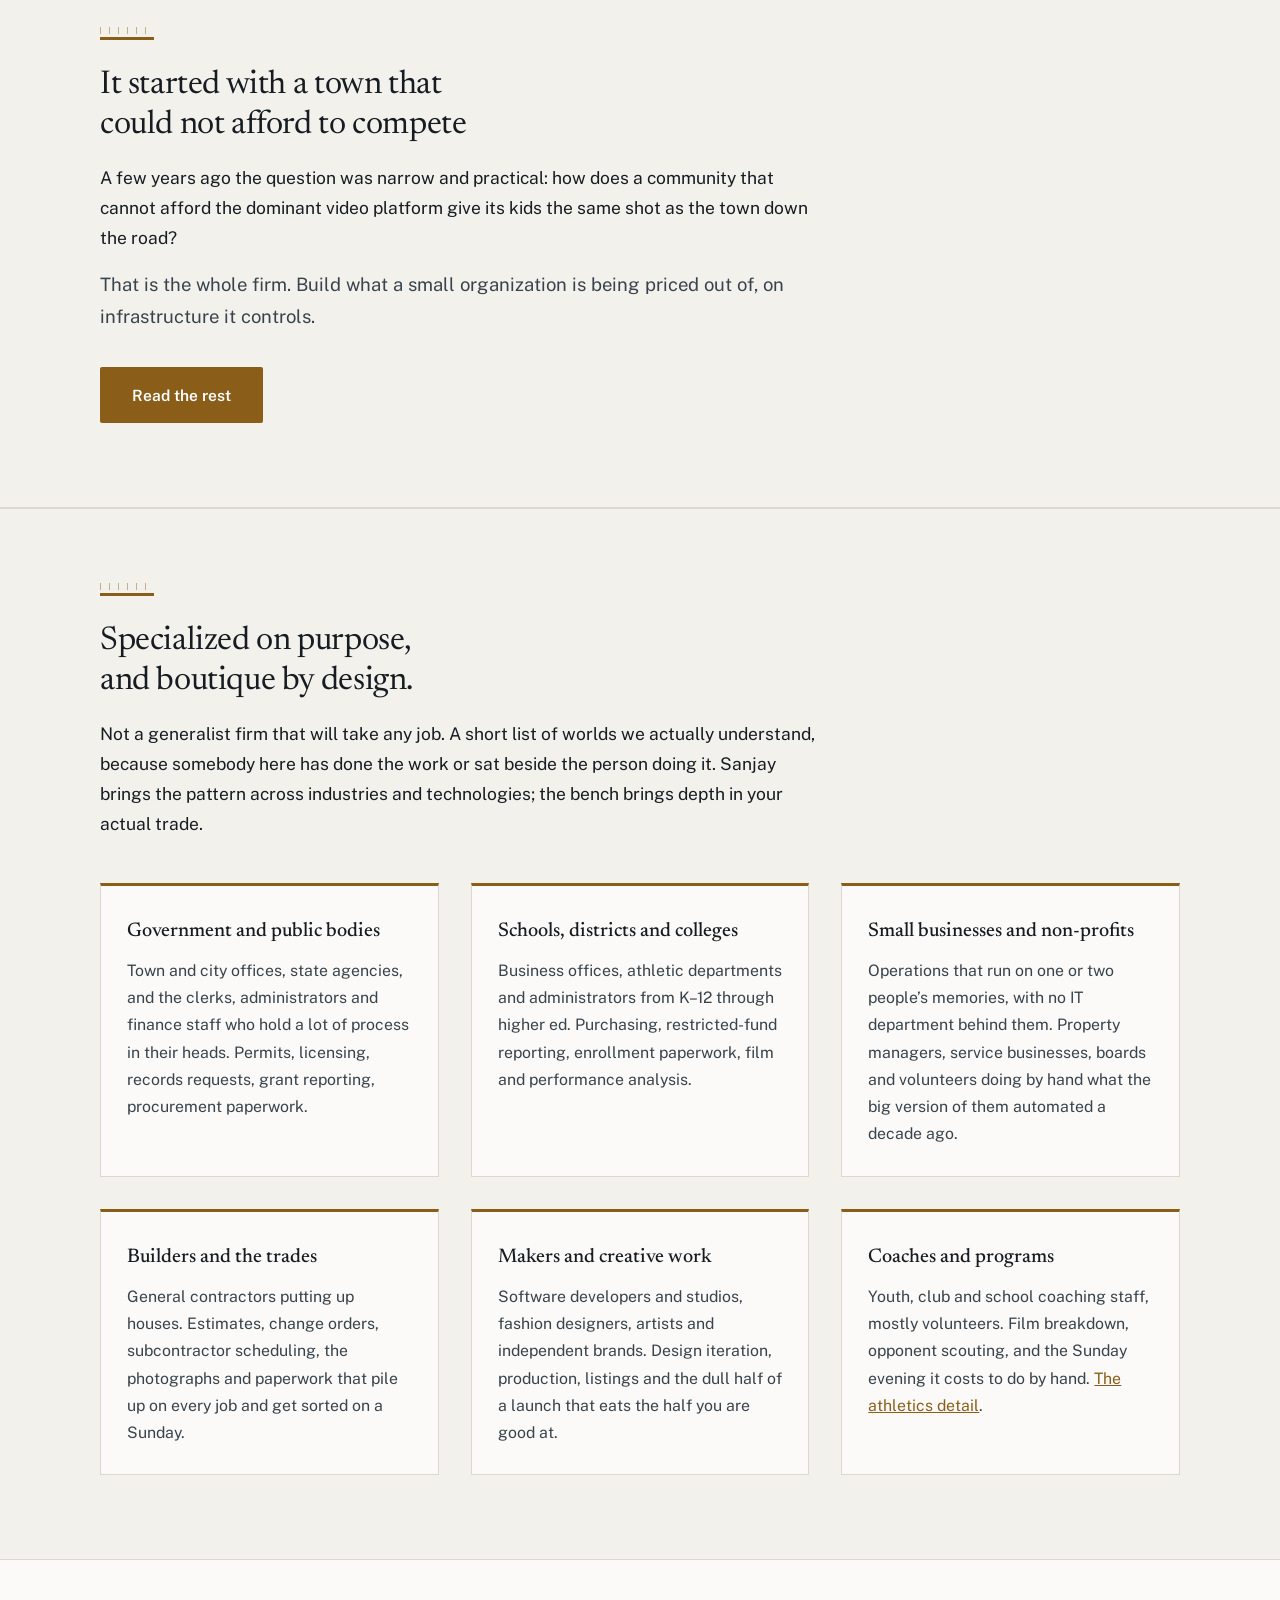
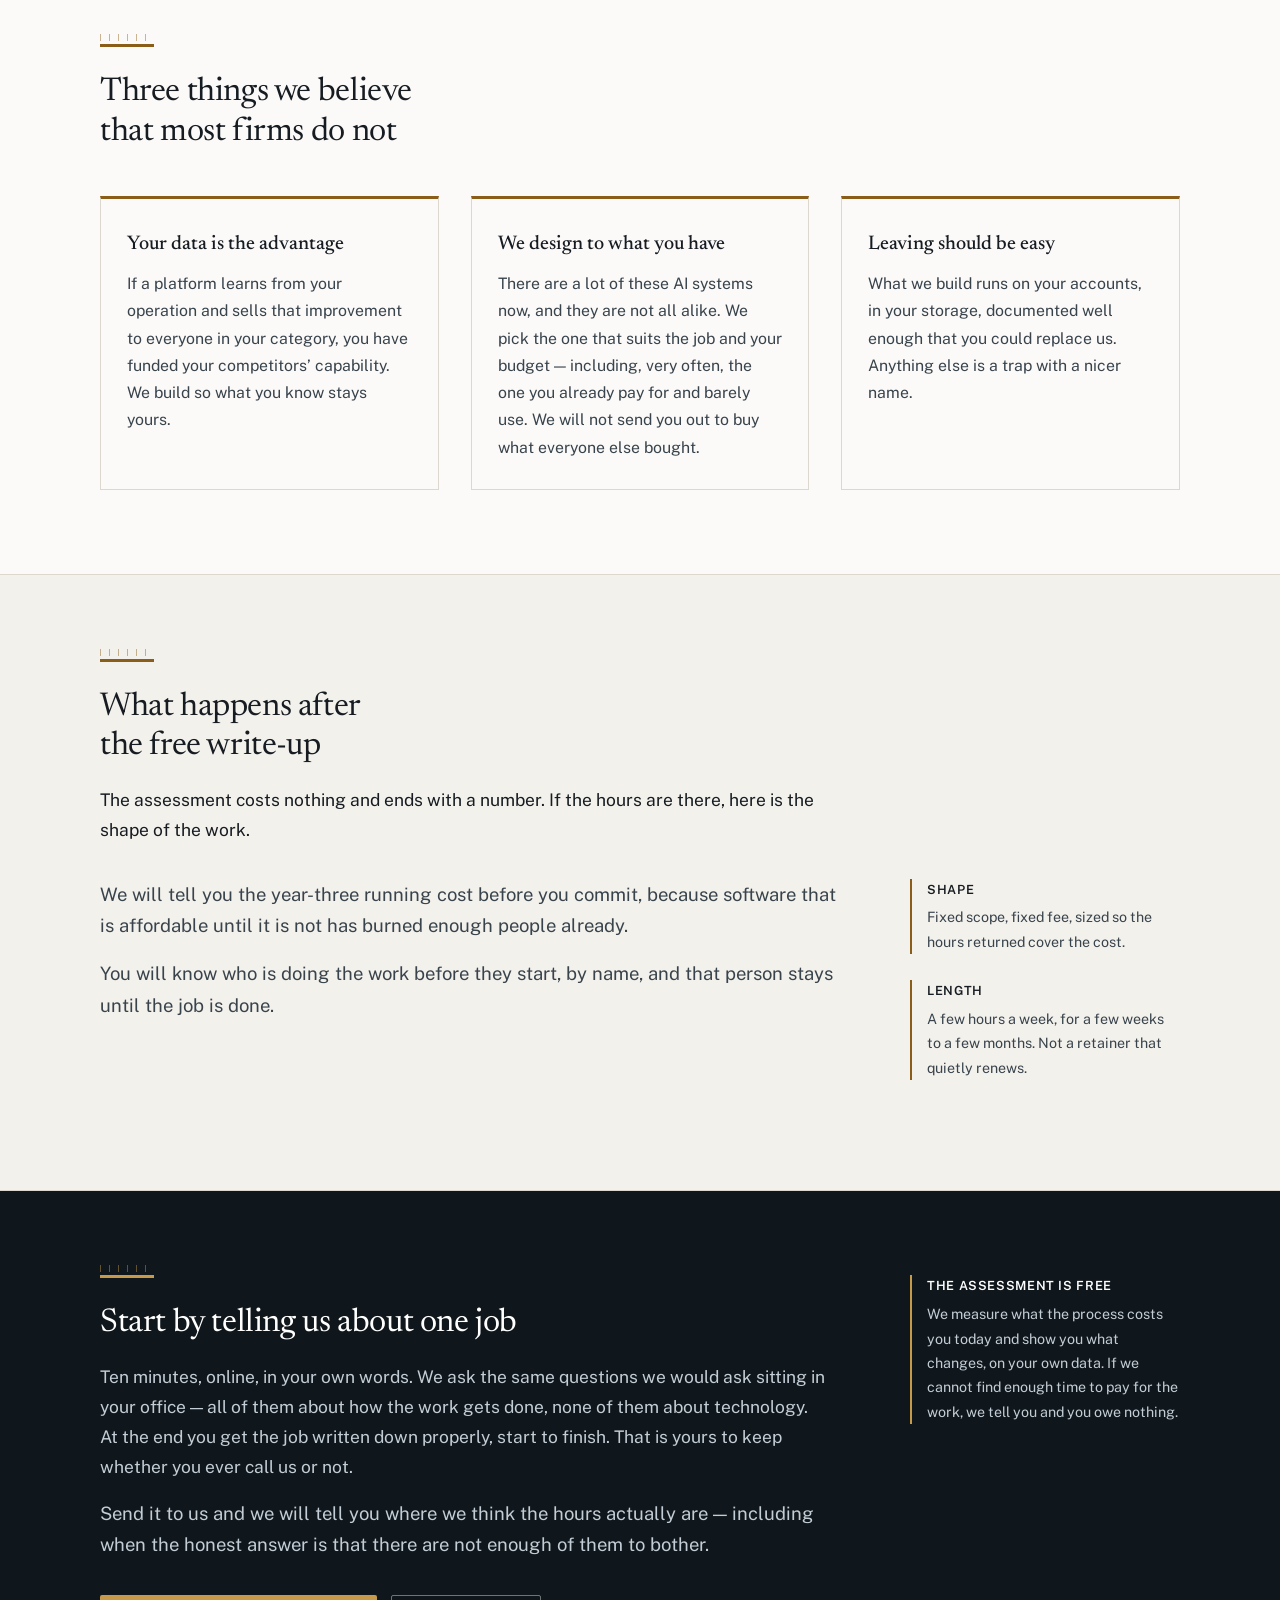
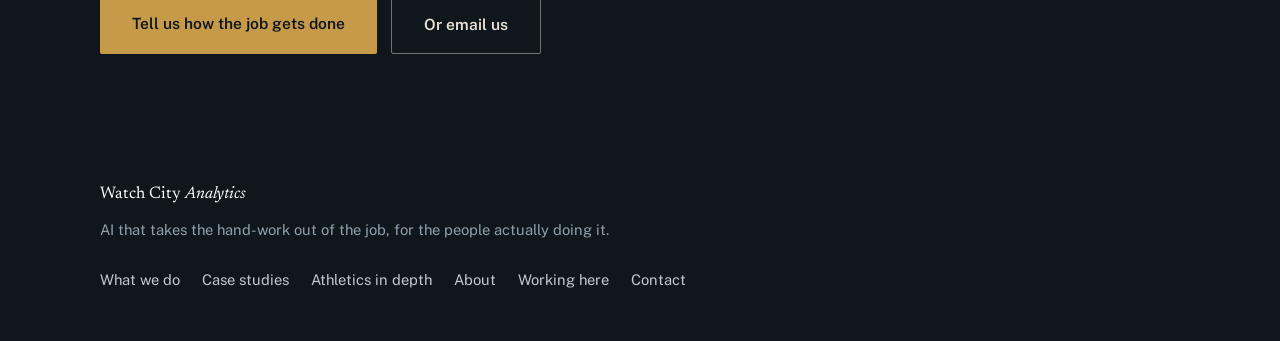
==== commit ea7473bd: "Hero: the Watch City story moves to the first screen; "for free"" ====
--- a/index.html
+++ b/index.html
@@ -63,12 +63,12 @@
   <div class="wrap">
     <p class="eyebrow">For small businesses, non-profits, schools and colleges, and local and state government</p>
     <h1>You know the work. We give you back the afternoon it eats.</h1>
-    <p class="sub">Pick one job — the slow one, the one nobody else can do properly. We find out what it really costs you in hours a year, free, and tell you honestly if it is not worth doing.</p>
+    <p class="sub">Pick one job — the slow one, the one nobody else can do properly. We find out what it really costs you in hours a year, for free, and tell you honestly if it is not worth doing.</p>
     <div class="actions">
       <a class="btn light" href="https://interview.watchcityanalytics.com/">Tell us how the job gets done</a>
       <a class="btn ghost" href="services.html">How it works</a>
     </div>
-    <p class="say">We do not replace the people who know the work. We give them better instruments.</p>
+    <p class="say">Waltham is the Watch City, where precision came not from replacing the watchmakers but from giving them better instruments. That is the whole of what we do.</p>
   </div>
 </div>
 
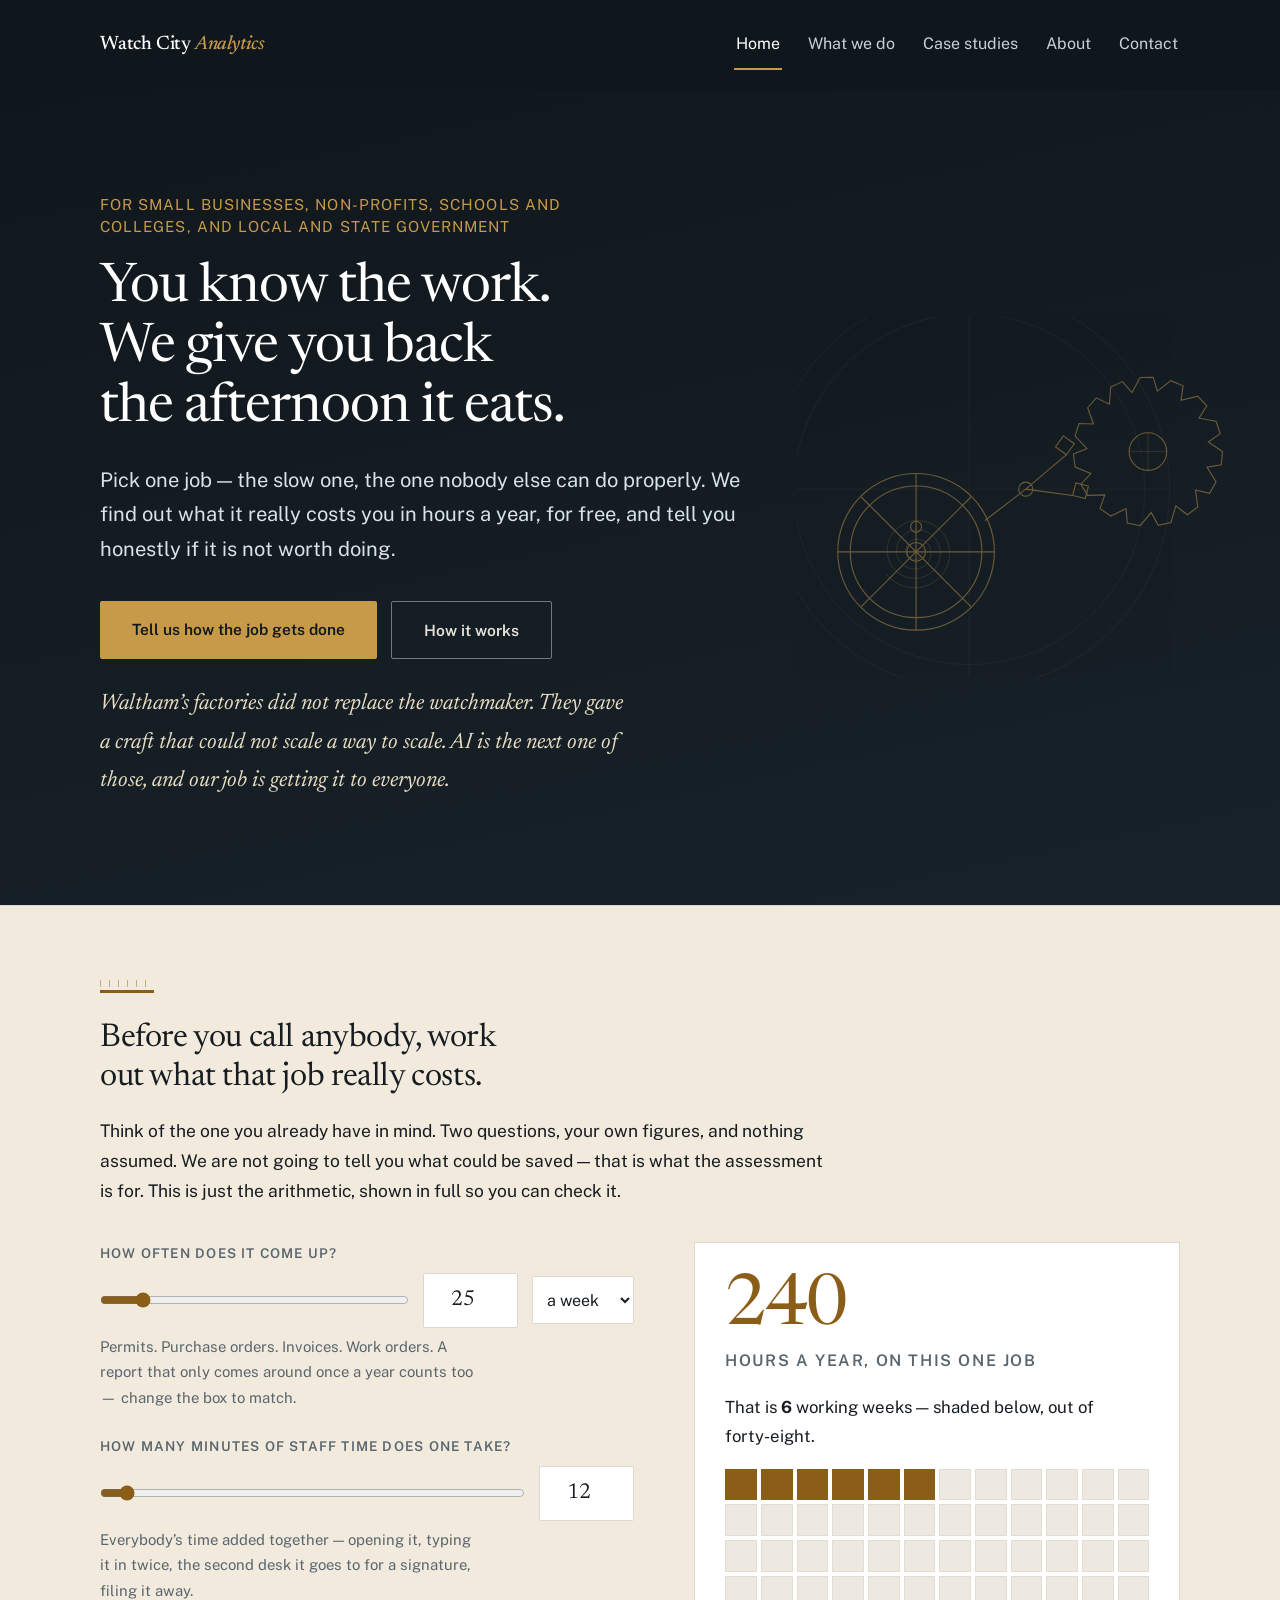
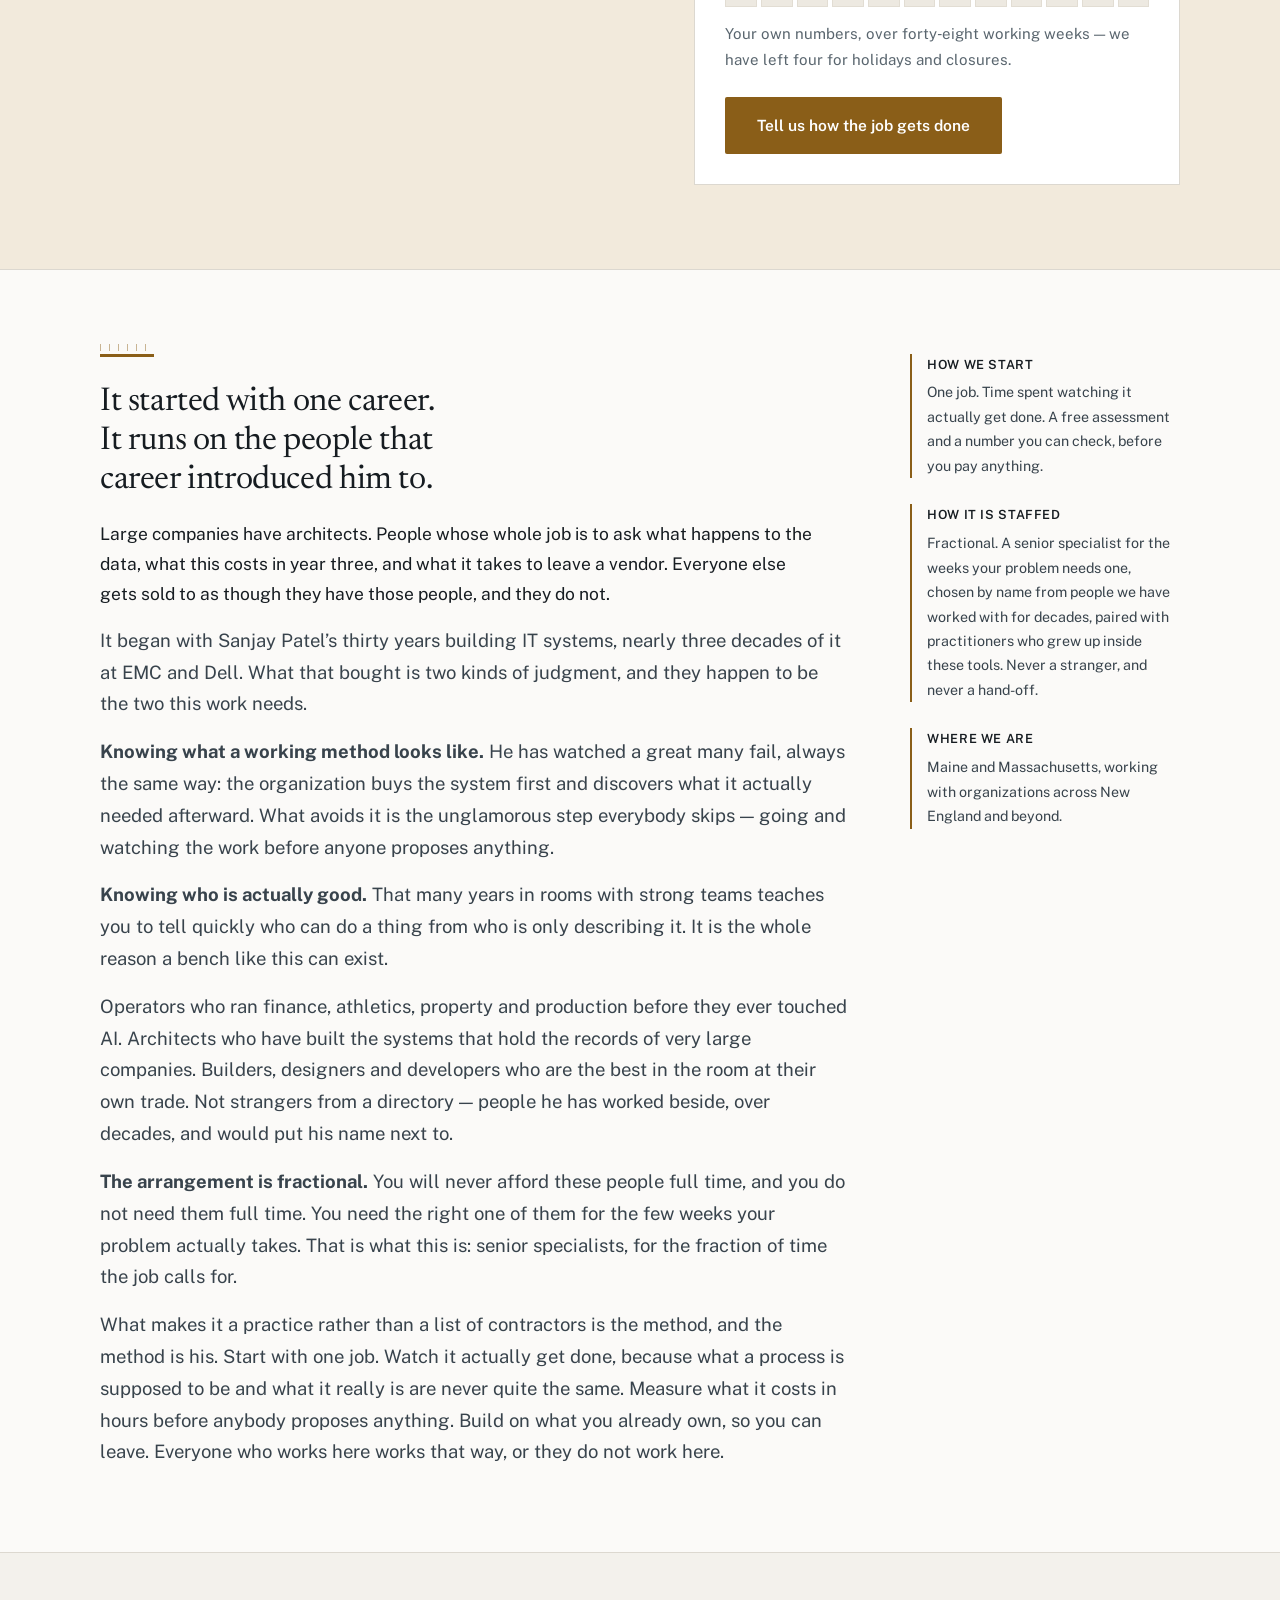
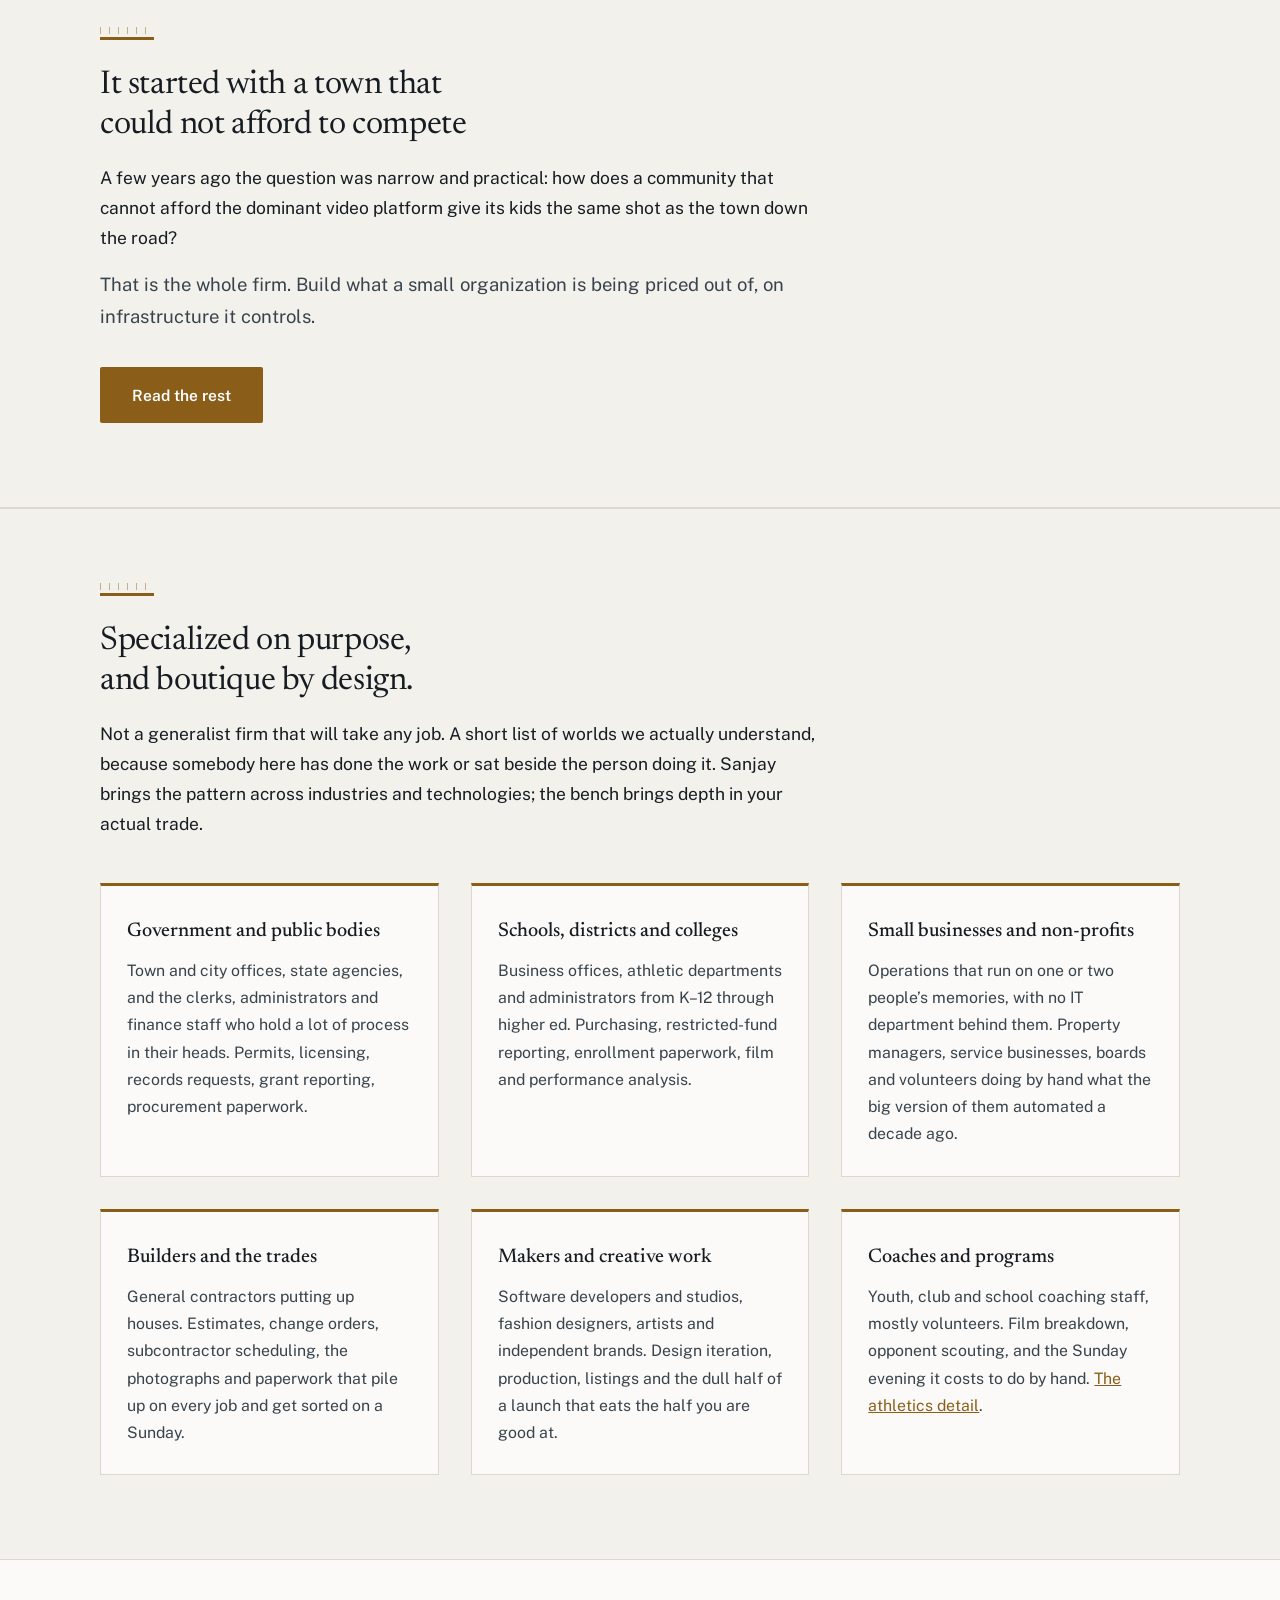
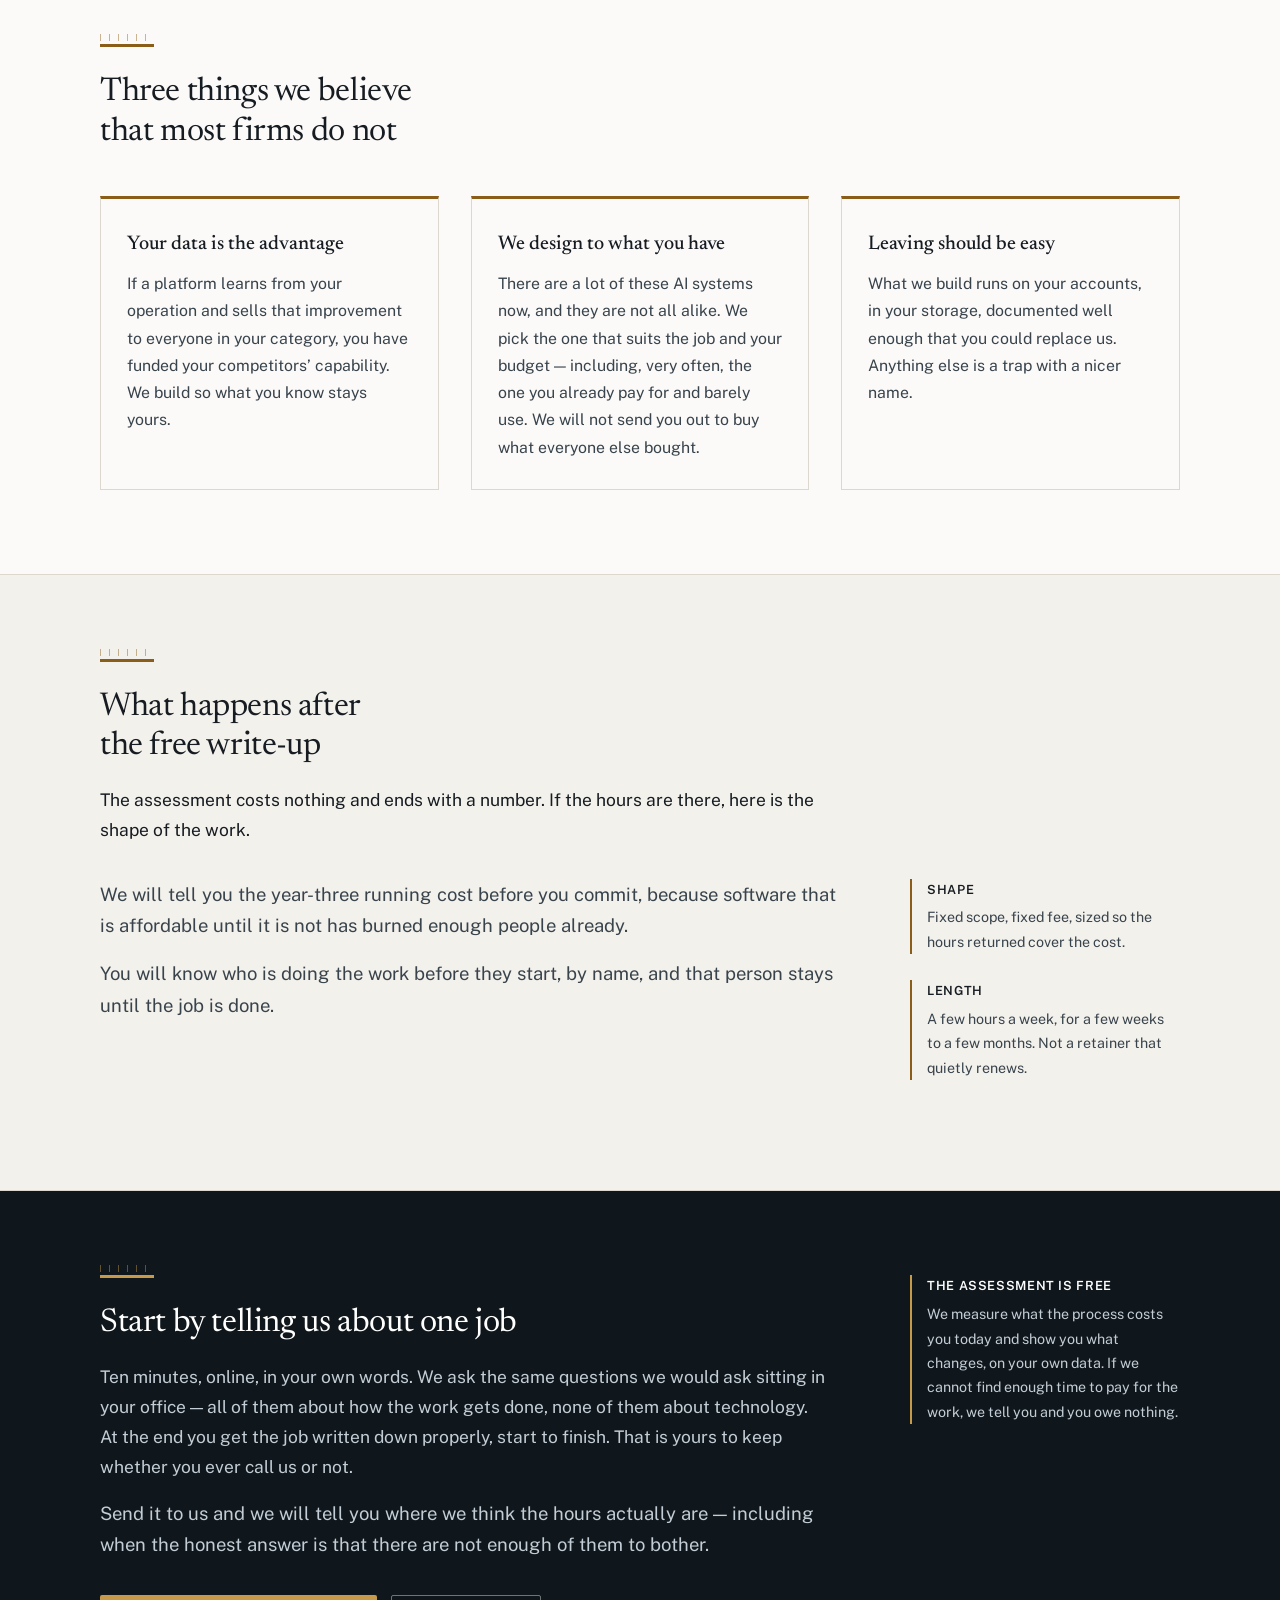
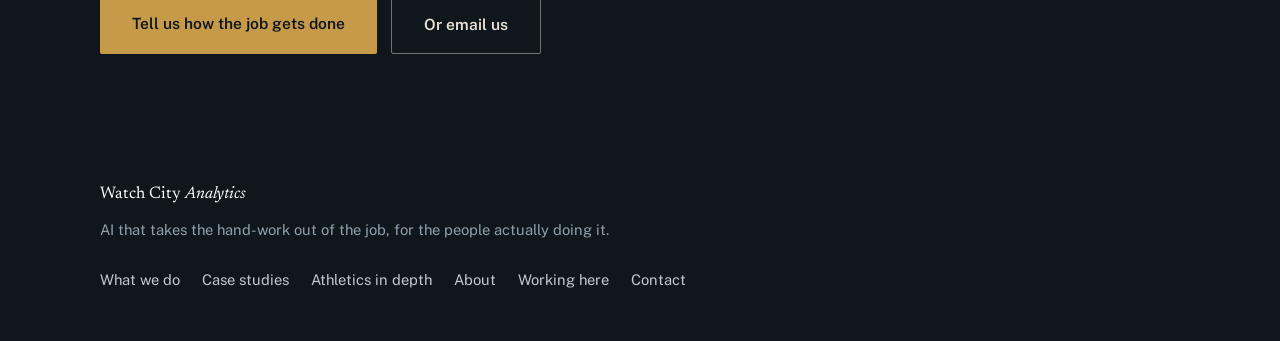
==== commit b2f2948f: "The name: scale, not replacement — and who the last revolution left out" ====
--- a/index.html
+++ b/index.html
@@ -68,7 +68,7 @@
       <a class="btn light" href="https://interview.watchcityanalytics.com/">Tell us how the job gets done</a>
       <a class="btn ghost" href="services.html">How it works</a>
     </div>
-    <p class="say">Waltham is the Watch City, where precision came not from replacing the watchmakers but from giving them better instruments. That is the whole of what we do.</p>
+    <p class="say">Waltham&rsquo;s factories did not replace the watchmaker. They gave a craft that could not scale a way to scale. AI is the next one of those, and our job is getting it to everyone.</p>
   </div>
 </div>
 
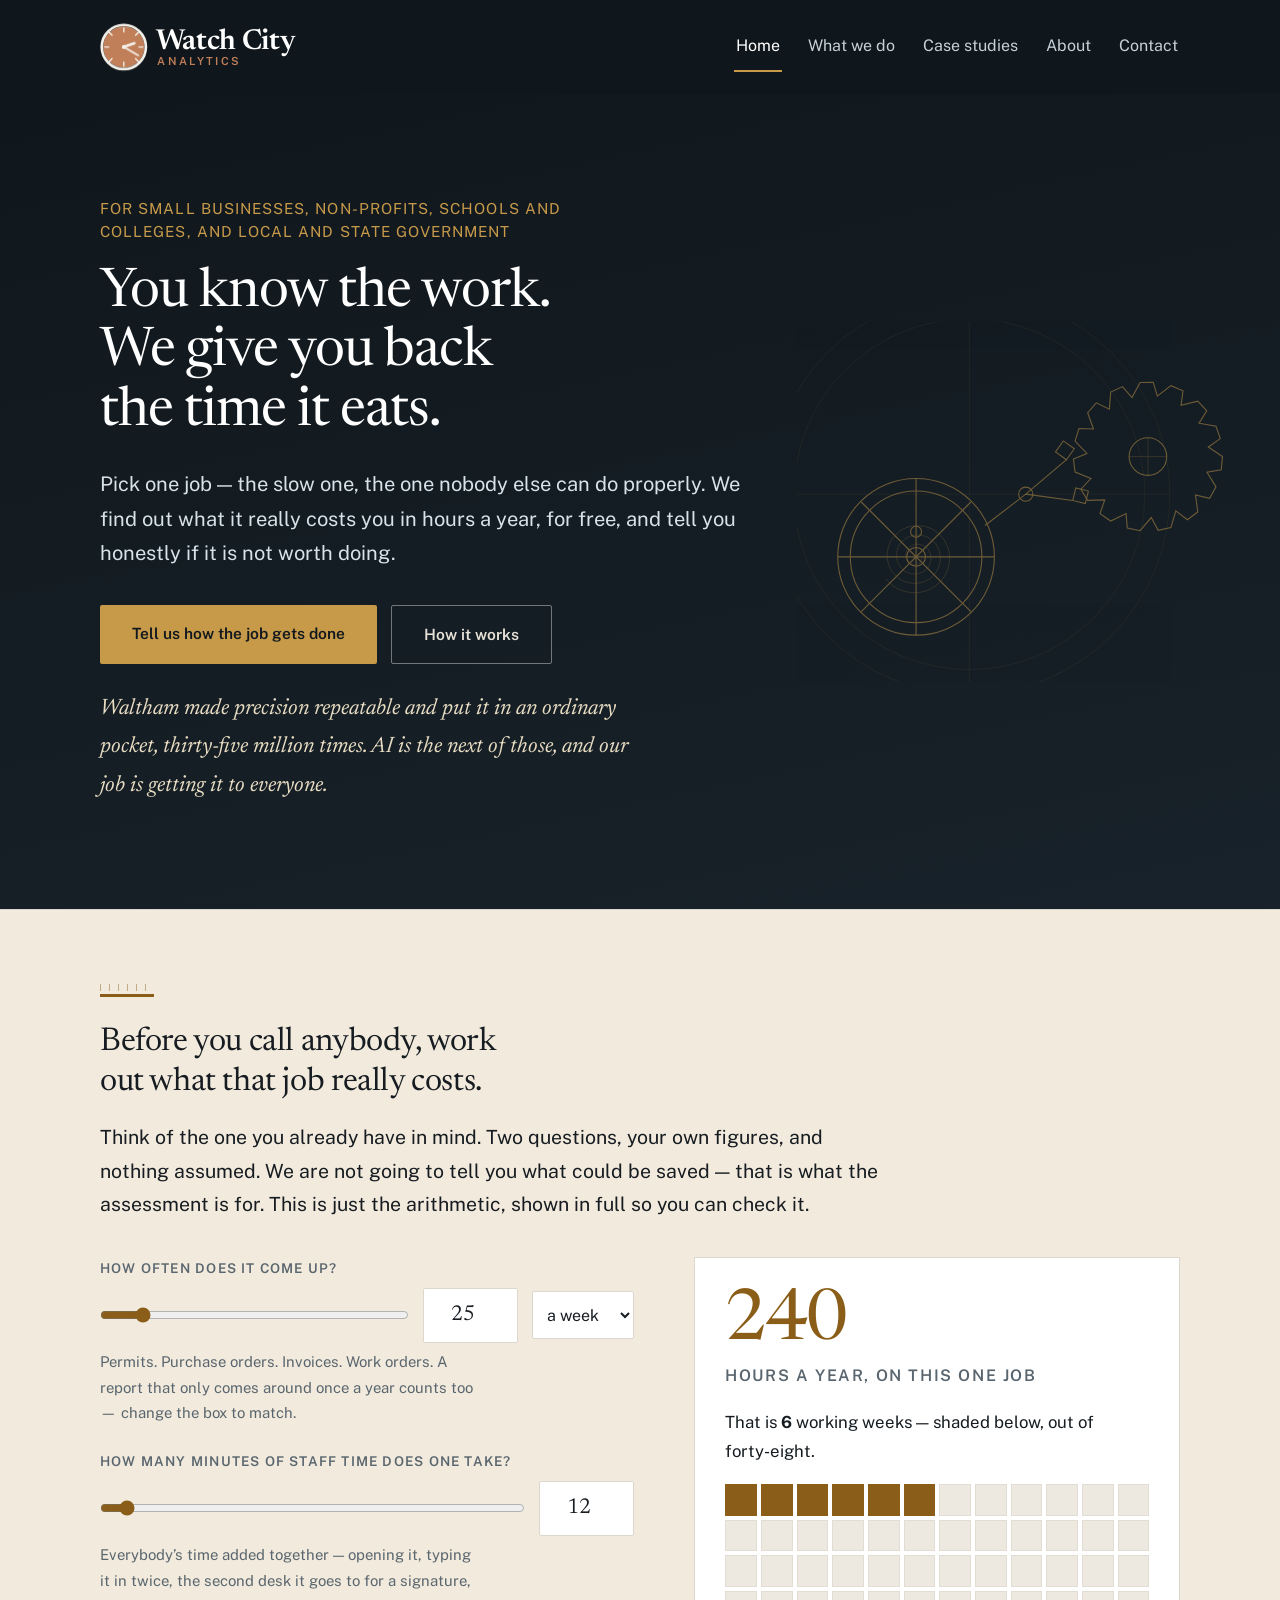
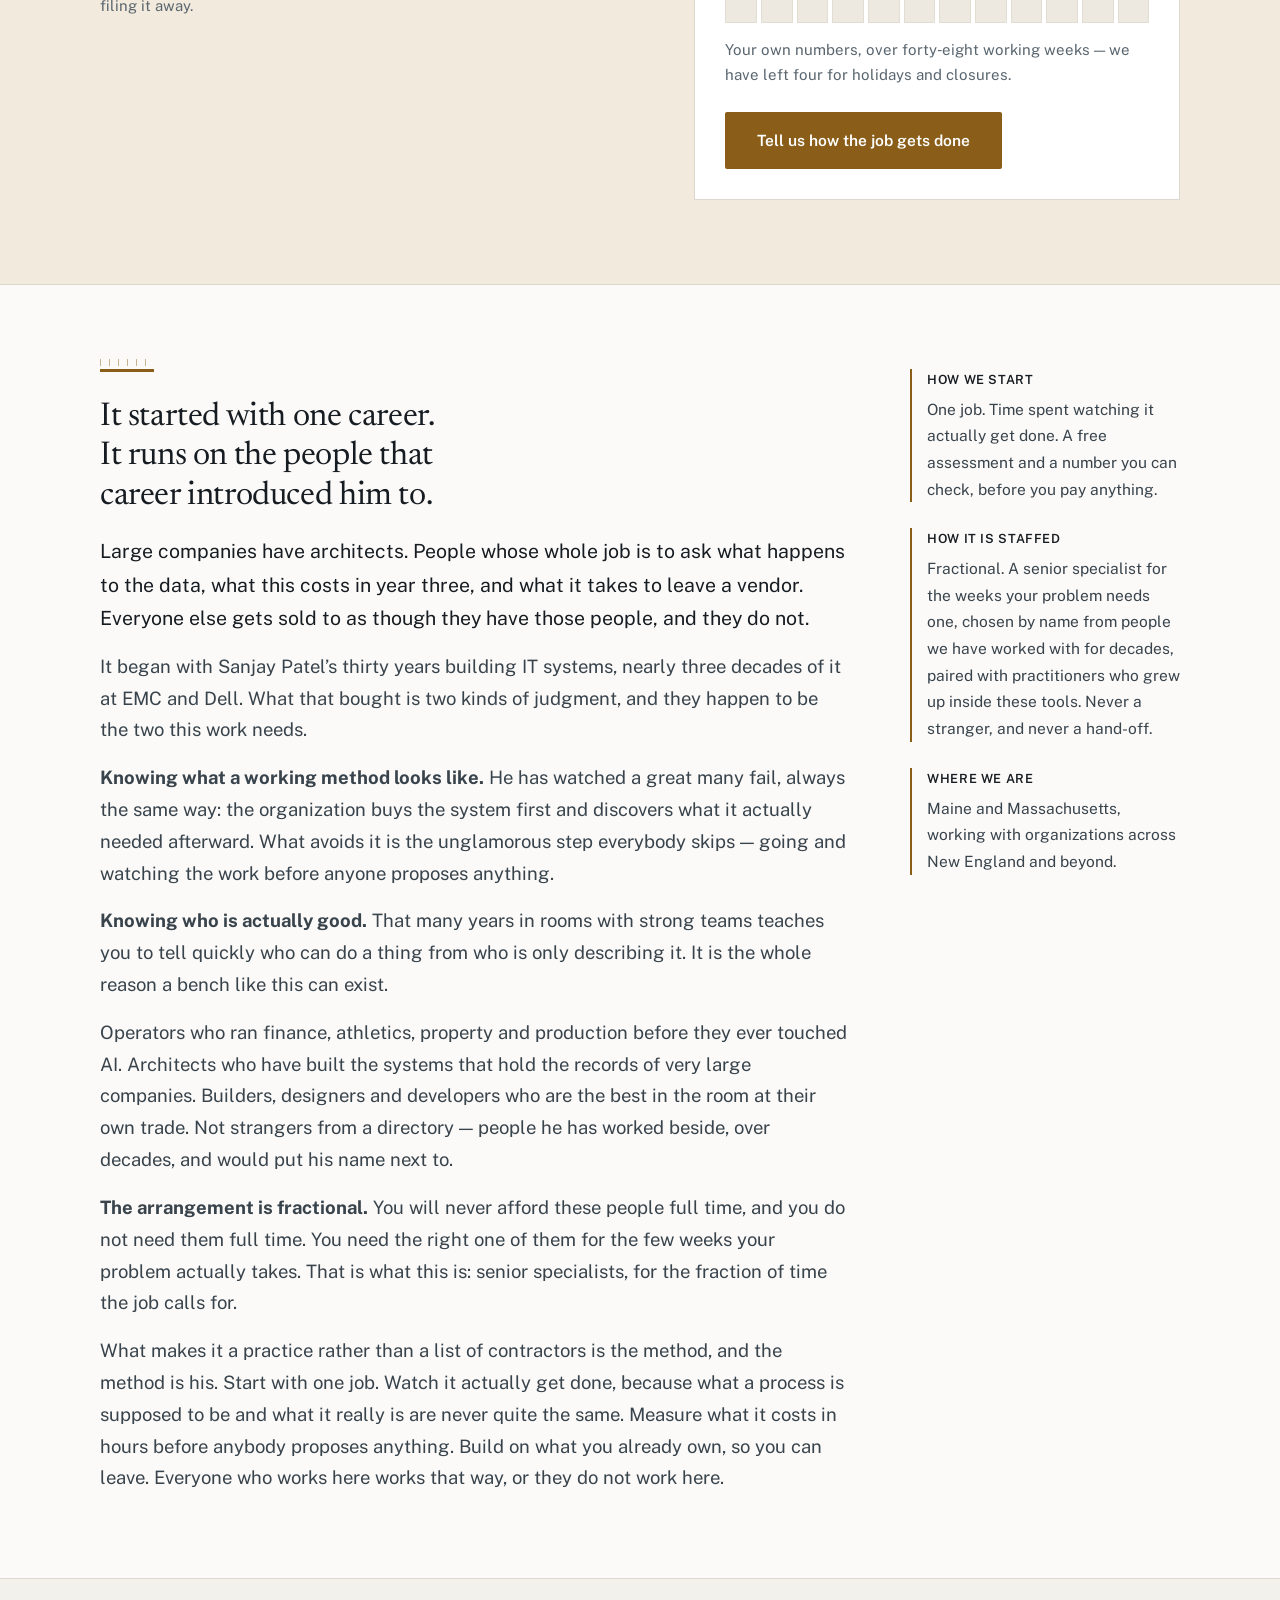
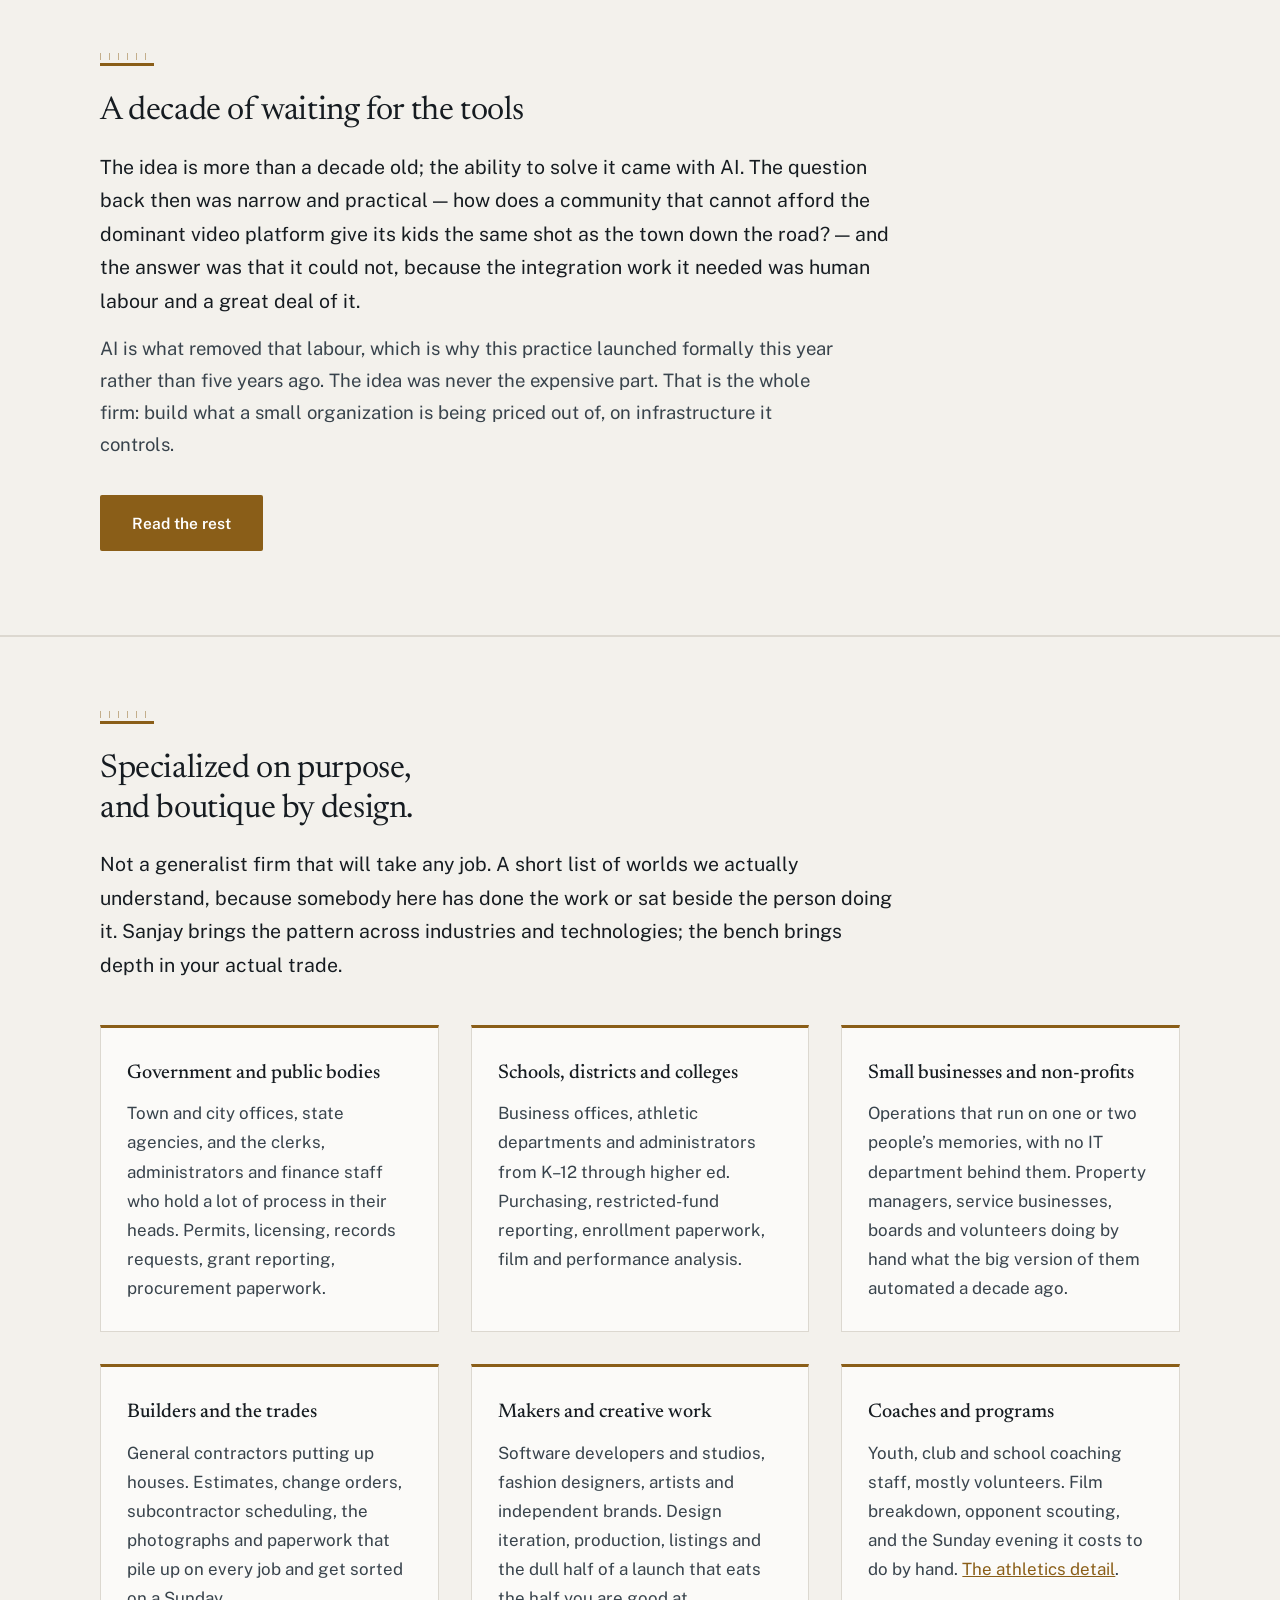
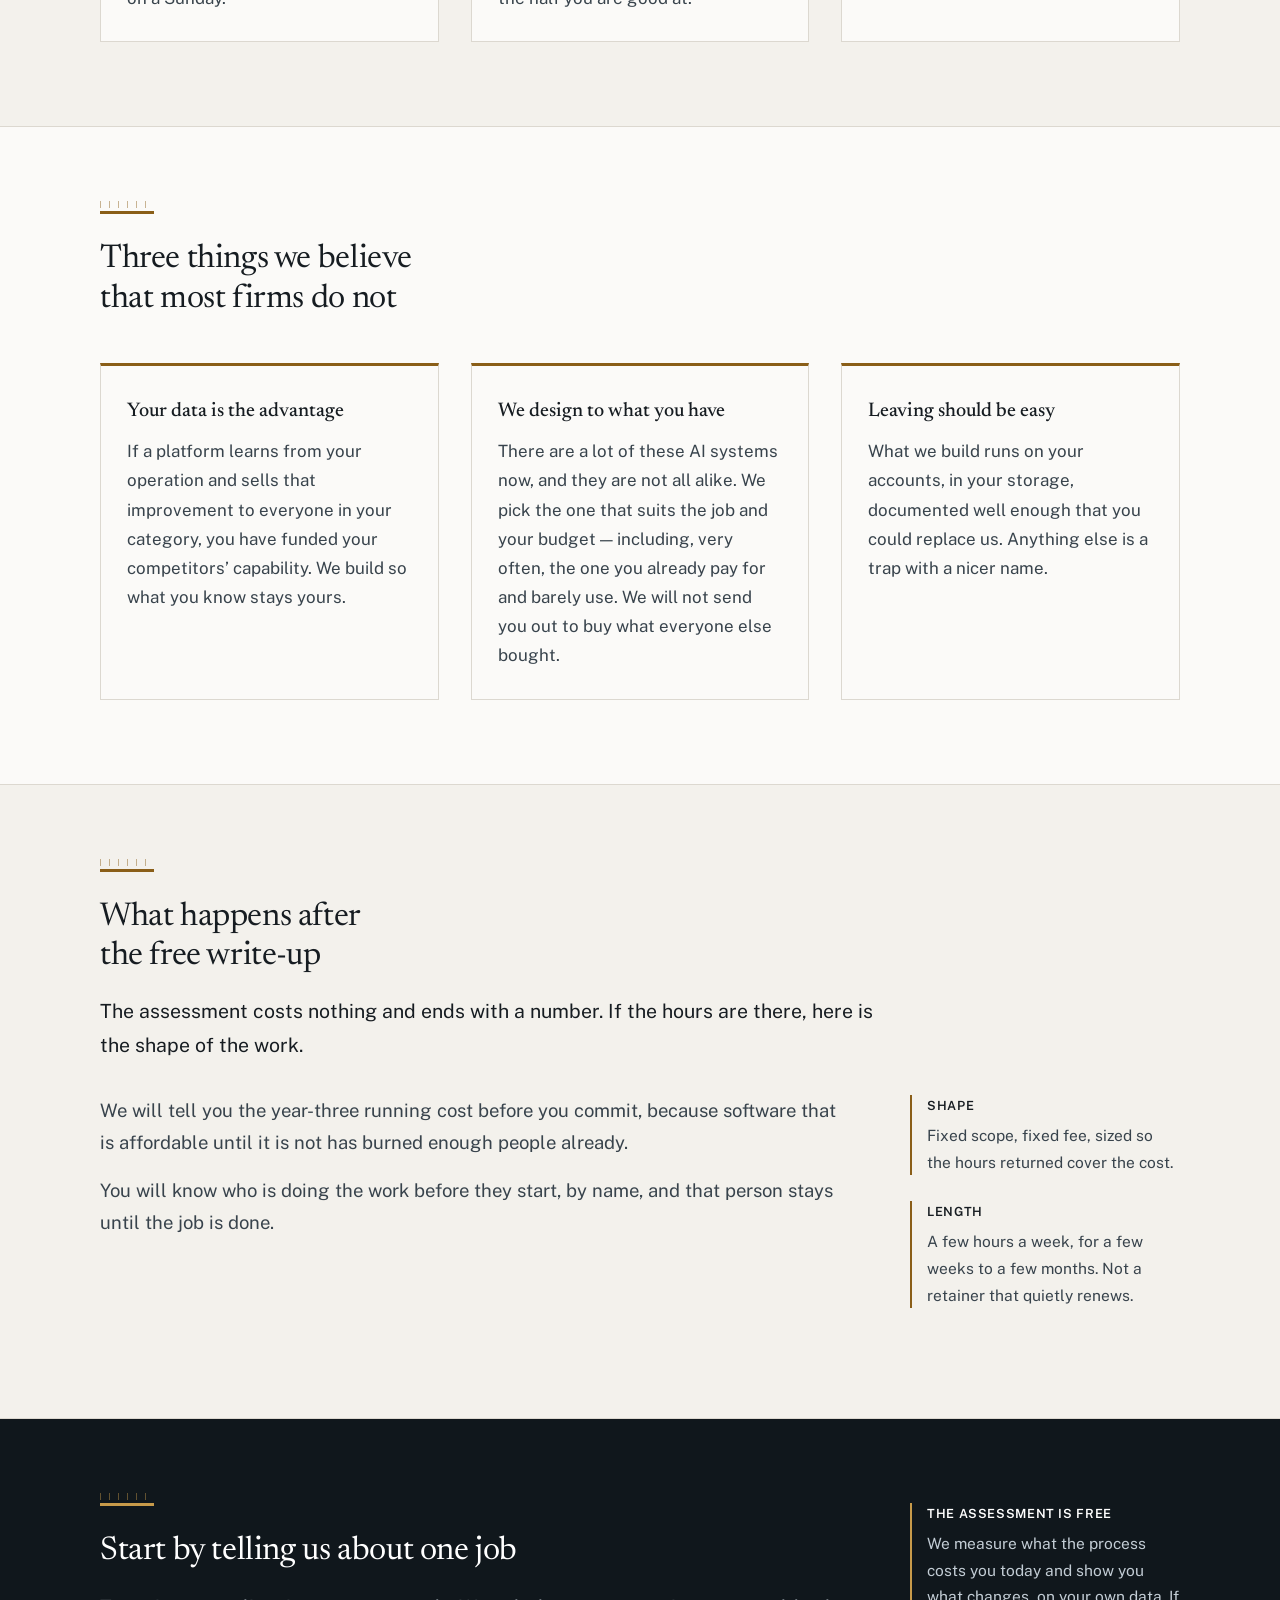
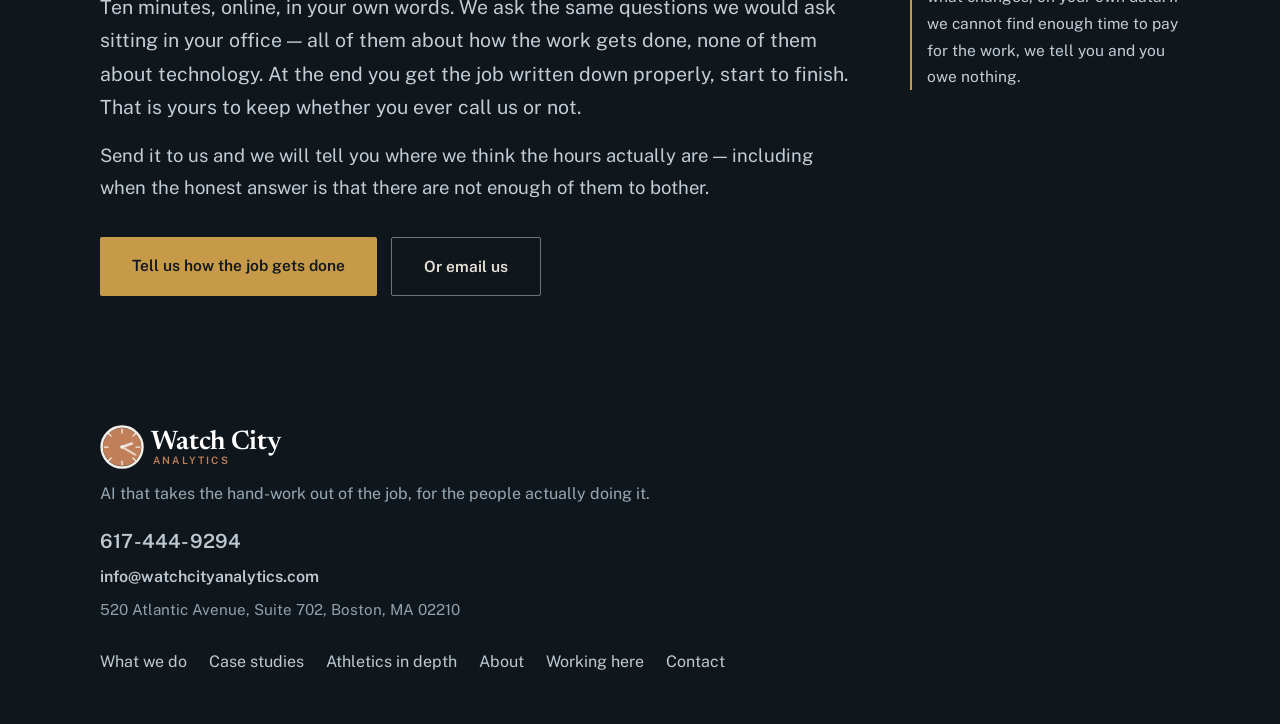
==== commit 14644a0a: "Logo, phone and address, the decade story, and type sized for reading Brand: watch-face logo in head" ====
--- a/index.html
+++ b/index.html
@@ -3,27 +3,64 @@
 <head>
 <meta charset="utf-8">
 <meta name="viewport" content="width=device-width, initial-scale=1">
-<title>Watch City Analytics — We give you back the afternoon that job eats</title>
+<title>Watch City Analytics — We give you back the time that job eats</title>
 <meta name="description" content="For small businesses, non-profits, schools and colleges, and local and state government. We find what one slow job really costs you in hours. Finding out is free.">
 <link rel="canonical" href="https://watchcityanalytics.com/">
 <link rel="icon" href="favicon.svg" type="image/svg+xml">
 <meta property="og:type" content="website">
 <meta property="og:site_name" content="Watch City Analytics">
 <meta property="og:url" content="https://watchcityanalytics.com/">
-<meta property="og:title" content="Watch City Analytics — We give you back the afternoon that job eats">
-<meta property="og:description" content="You know the work. We give you back the afternoon it eats. The assessment is free.">
+<meta property="og:title" content="Watch City Analytics — We give you back the time that job eats">
+<meta property="og:description" content="You know the work. We give you back the time it eats. The assessment is free.">
 <meta name="twitter:card" content="summary">
 <link rel="preconnect" href="https://fonts.googleapis.com">
 <link rel="preconnect" href="https://fonts.gstatic.com" crossorigin>
 <link href="https://fonts.googleapis.com/css2?family=Newsreader:ital,opsz,wght@0,6..72,400;0,6..72,500;1,6..72,400&family=Public+Sans:wght@400;500;600&display=swap" rel="stylesheet">
 <link rel="stylesheet" href="style.css">
+<script type="application/ld+json">
+{
+  "@context": "https://schema.org",
+  "@type": "ProfessionalService",
+  "name": "Watch City Analytics",
+  "url": "https://watchcityanalytics.com/",
+  "telephone": "+1-617-444-9294",
+  "email": "info@watchcityanalytics.com",
+  "address": {
+    "@type": "PostalAddress",
+    "streetAddress": "520 Atlantic Avenue, Suite 702",
+    "addressLocality": "Boston",
+    "addressRegion": "MA",
+    "postalCode": "02210",
+    "addressCountry": "US"
+  },
+  "areaServed": ["Massachusetts", "Maine", "New England"],
+  "description": "AI workflow assessment and build work for small businesses, non-profits, schools and colleges, and local and state government."
+}
+</script>
 </head>
 <body>
 <a class="skip" href="#main">Skip to the content</a>
 
 <header class="site">
   <div class="wrap">
-    <a class="brand" href="index.html">Watch City <em>Analytics</em></a>
+    <a class="brand" href="index.html" aria-label="Watch City Analytics — home">
+      <svg class="logo" viewBox="0 0 330 68" aria-hidden="true" focusable="false">
+        <defs><clipPath id="wcaDial"><circle cx="30" cy="34" r="26"/></clipPath></defs>
+        <g clip-path="url(#wcaDial)"><rect class="lgLevel" x="2" y="42" width="56" height="72"/></g>
+        <circle class="lgCase" cx="30" cy="34" r="27.8"/>
+        <g class="lgTicks">
+          <line x1="30" y1="10" x2="30" y2="15"/><line x1="30" y1="53" x2="30" y2="58"/>
+          <line x1="6" y1="34" x2="11" y2="34"/><line x1="49" y1="34" x2="54" y2="34"/>
+          <line x1="48.4" y1="15.6" x2="44.8" y2="19.2"/><line x1="11.6" y1="15.6" x2="15.2" y2="19.2"/>
+          <line x1="48.4" y1="52.4" x2="44.8" y2="48.8"/><line x1="11.6" y1="52.4" x2="15.2" y2="48.8"/>
+        </g>
+        <line class="lgHour" x1="30" y1="34" x2="40.7" y2="43.0"/>
+        <line class="lgMin"  x1="30" y1="34" x2="48.2" y2="44.5"/>
+        <circle class="lgPivot" cx="30" cy="34" r="2.4"/>
+        <text class="lgWord" x="70" y="37">Watch City</text>
+        <text class="lgSub"  x="72" y="57">ANALYTICS</text>
+      </svg>
+    </a>
     <nav class="site"><ul>
       <li><a href="index.html" aria-current="page">Home</a></li>
       <li><a href="services.html">What we do</a></li>
@@ -62,13 +99,13 @@
     </svg>
   <div class="wrap">
     <p class="eyebrow">For small businesses, non-profits, schools and colleges, and local and state government</p>
-    <h1>You know the work. We give you back the afternoon it eats.</h1>
+    <h1>You know the work. We give you back the time it eats.</h1>
     <p class="sub">Pick one job — the slow one, the one nobody else can do properly. We find out what it really costs you in hours a year, for free, and tell you honestly if it is not worth doing.</p>
     <div class="actions">
       <a class="btn light" href="https://interview.watchcityanalytics.com/">Tell us how the job gets done</a>
       <a class="btn ghost" href="services.html">How it works</a>
     </div>
-    <p class="say">Waltham&rsquo;s factories did not replace the watchmaker. They gave a craft that could not scale a way to scale. AI is the next one of those, and our job is getting it to everyone.</p>
+    <p class="say">Waltham made precision repeatable and put it in an ordinary pocket, thirty-five million times. AI is the next of those, and our job is getting it to everyone.</p>
   </div>
 </div>
 
@@ -149,9 +186,9 @@
 <section class="alt">
   <div class="wrap">
     <div class="rule"></div>
-    <h2>It started with a town that could not afford to compete</h2>
-    <p class="lede">A few years ago the question was narrow and practical: how does a community that cannot afford the dominant video platform give its kids the same shot as the town down the road?</p>
-    <p>That is the whole firm. Build what a small organization is being priced out of, on infrastructure it controls.</p>
+    <h2>A decade of waiting for the tools</h2>
+    <p class="lede">The idea is more than a decade old; the ability to solve it came with AI. The question back then was narrow and practical — how does a community that cannot afford the dominant video platform give its kids the same shot as the town down the road? — and the answer was that it could not, because the integration work it needed was human labour and a great deal of it.</p>
+    <p>AI is what removed that labour, which is why this practice launched formally this year rather than five years ago. The idea was never the expensive part. That is the whole firm: build what a small organization is being priced out of, on infrastructure it controls.</p>
     <div class="actions">
       <a class="btn" href="about.html">Read the rest</a>
     </div>
@@ -258,8 +295,28 @@
 <footer class="site">
   <div class="wrap">
     <div>
-      <div class="mark">Watch City <em>Analytics</em></div>
+      <svg class="footmark" viewBox="0 0 330 68" aria-hidden="true" focusable="false">
+        <defs><clipPath id="wcaDialF"><circle cx="30" cy="34" r="26"/></clipPath></defs>
+        <g clip-path="url(#wcaDialF)"><rect class="lgLevel" x="2" y="42" width="56" height="72"/></g>
+        <circle class="lgCase" cx="30" cy="34" r="27.8"/>
+        <g class="lgTicks">
+          <line x1="30" y1="10" x2="30" y2="15"/><line x1="30" y1="53" x2="30" y2="58"/>
+          <line x1="6" y1="34" x2="11" y2="34"/><line x1="49" y1="34" x2="54" y2="34"/>
+          <line x1="48.4" y1="15.6" x2="44.8" y2="19.2"/><line x1="11.6" y1="15.6" x2="15.2" y2="19.2"/>
+          <line x1="48.4" y1="52.4" x2="44.8" y2="48.8"/><line x1="11.6" y1="52.4" x2="15.2" y2="48.8"/>
+        </g>
+        <line class="lgHour" x1="30" y1="34" x2="40.7" y2="43.0"/>
+        <line class="lgMin"  x1="30" y1="34" x2="48.2" y2="44.5"/>
+        <circle class="lgPivot" cx="30" cy="34" r="2.4"/>
+        <text class="lgWord" x="70" y="37">Watch City</text>
+        <text class="lgSub"  x="72" y="57">ANALYTICS</text>
+      </svg>
       <div style="margin-top:8px">AI that takes the hand-work out of the job, for the people actually doing it.</div>
+      <div class="footcontact">
+        <a href="tel:+16174449294">617-444-9294</a>
+        <a href="mailto:info@watchcityanalytics.com">info@watchcityanalytics.com</a>
+        <span>520 Atlantic Avenue, Suite 702, Boston, MA 02210</span>
+      </div>
     </div>
     <ul>
       <li><a href="services.html">What we do</a></li>
--- a/style.css
+++ b/style.css
@@ -56,11 +56,51 @@
   display: flex; align-items: center; justify-content: space-between;
   flex-wrap: wrap; gap: 14px; padding-block: 20px;
 }
-.brand {
-  font-family: var(--display); font-size: 1.22rem; font-weight: 500;
-  color: #fff; text-decoration: none; letter-spacing: -.01em;
-}
-.brand em { font-style: italic; color: #C79A4A; }
+/* ---------------- the mark ---------------- */
+/* Inlined rather than linked so it takes the site's own webfonts and can be
+   recoloured for the dark header. Brand colours are navy #1B3A4B and terracotta
+   #C17F59; on the near-black header the navy line work would vanish, so the
+   case, ticks and hands invert to cream and the terracotta level carries the
+   colour. The level is clipped to the dial — drawn as a plain rectangle it
+   spills past the case and reads as a bucket rather than a fill line. */
+.brand { display: block; text-decoration: none; line-height: 0; }
+.brand .logo { height: 54px; width: auto; display: block; overflow: visible; }
+.lgLevel { fill: #C17F59; }
+.lgCase  { fill: none; stroke: #F3EFE9; stroke-width: 3.4; }
+.lgTicks line { stroke: #F3EFE9; stroke-width: 1.7; stroke-linecap: round; }
+.lgHour  { stroke: #F3EFE9; stroke-width: 3.4; stroke-linecap: round; }
+.lgMin   { stroke: #F3EFE9; stroke-width: 2.2; stroke-linecap: round; }
+.lgPivot { fill: #F3EFE9; }
+.lgWord {
+  font-family: var(--display); font-size: 36px; font-weight: 600;
+  fill: #fff; letter-spacing: -.4px;
+}
+.lgSub {
+  font-family: "Public Sans", system-ui, -apple-system, sans-serif;
+  font-size: 14px; font-weight: 600; fill: #C17F59; letter-spacing: 3px;
+}
+.brand:hover .lgLevel { fill: #D08F66; }
+.brand:focus-visible { outline: 2px solid #C17F59; outline-offset: 4px; border-radius: 3px; }
+@media (max-width: 860px) { .brand .logo { height: 48px; } }
+@media (max-width: 420px) { .brand .logo { height: 44px; } }
+
+/* The hands start at 4:20 and run backwards, and the dial fills as they go.
+   Two hours are wound off — the minute hand turns twice, the hour hand sixty
+   degrees, which is the true 12:1 gearing, so it reads as a movement and not as
+   a decoration. It plays once and settles full. That is the proposition drawn
+   rather than written: time taken back, and the hours returned to you.
+   Near-linear through the middle with soft ends, so nothing jerks. */
+@media (prefers-reduced-motion: no-preference) {
+  .lgHour, .lgMin, .lgLevel { transform-box: view-box; }
+  .lgHour, .lgMin { transform-origin: 30px 34px; }
+  .lgMin   { animation: wcaUnwindMin 5.2s cubic-bezier(.25,0,.25,1) forwards; }
+  .lgHour  { animation: wcaUnwindHr  5.2s cubic-bezier(.25,0,.25,1) forwards; }
+  .lgLevel { animation: wcaFill      5.2s cubic-bezier(.25,0,.25,1) forwards;
+             transition: fill .25s ease; }
+}
+@keyframes wcaUnwindMin { to { transform: rotate(-720deg); } }
+@keyframes wcaUnwindHr  { to { transform: rotate(-60deg);  } }
+@keyframes wcaFill      { to { transform: translateY(-36px); } }
 nav.site ul { list-style: none; display: flex; flex-wrap: wrap; gap: 10px 24px; }
 nav.site a {
   /* Generous hit area — these links get tapped by thumbs on phones. */
@@ -162,7 +202,7 @@
   font-family: var(--display); font-weight: 500; font-size: 1.24rem;
   color: var(--ink); margin-bottom: 9px;
 }
-.lede { margin-top: 18px; max-width: 66ch; font-size: 1.09rem; color: var(--ink); }
+.lede { margin-top: 18px; max-width: 66ch; font-size: 1.22rem; color: var(--ink); }
 p { max-width: 68ch; }
 p + p { margin-top: 16px; }
 .rule { position: relative; width: 54px; height: 3px; background: var(--brass); margin-bottom: 26px; }
@@ -179,7 +219,7 @@
 
 .split { display: grid; grid-template-columns: minmax(0,1fr) 270px; gap: 52px; align-items: start; }
 @media (max-width: 860px) { .split { grid-template-columns: 1fr; gap: 32px; } }
-.rail { font-size: .89rem; }
+.rail { font-size: .97rem; }
 .rail .note { border-left: 2px solid var(--brass); padding-left: 15px; margin-bottom: 26px; }
 .rail .note b { display: block; color: var(--ink); font-size: .79rem;
   letter-spacing: .05em; font-weight: 600; margin-bottom: 5px; }
@@ -191,7 +231,7 @@
 .grid { display: grid; grid-template-columns: repeat(auto-fit, minmax(255px, 1fr)); gap: 32px; margin-top: 44px; }
 .grid.two { grid-template-columns: repeat(auto-fit, minmax(320px, 1fr)); }
 .card { background: var(--paper); border: 1px solid var(--rule); border-top: 3px solid var(--brass); padding: 28px 26px; }
-.card p { font-size: .99rem; }
+.card p { font-size: 1.06rem; }
 section.dark .card { background: #16202733; border-color: #2B3741; border-top-color: #C79A4A; }
 
 /* ---------------- stepped list (real sequence) ---------------- */
@@ -247,13 +287,23 @@
 
 /* ---------------- footer ---------------- */
 
-footer.site { background: var(--deep); color: #8FA0AC; font-size: .92rem; }
+footer.site { background: var(--deep); color: #97A8B4; font-size: 1rem; }
 footer.site .wrap { padding-block: 42px; display: flex; flex-wrap: wrap;
   gap: 18px; justify-content: space-between; align-items: flex-start; }
 footer.site a { color: #BFC9D1; text-decoration: none; }
 footer.site a:hover { color: #fff; }
 footer.site ul { list-style: none; display: flex; flex-wrap: wrap; gap: 22px; }
 footer.site .mark { font-family: var(--display); color: #fff; font-size: 1.05rem; }
+/* Phone on every page, because the buyer most likely to call is the one least
+   likely to fill in a form. The number is a link on every device, not just a
+   string of digits a thumb cannot act on. */
+.footcontact { margin-top: 16px; display: flex; flex-direction: column; gap: 6px; }
+.footcontact a { color: #fff; text-decoration: none; font-weight: 600; }
+.footcontact a[href^="tel:"] { font-size: 1.22rem; letter-spacing: .01em; }
+.footcontact a:hover { color: #E3B468; text-decoration: underline; }
+.footcontact span { color: #8FA0AC; font-size: .95rem; }
+.footmark { height: 50px; width: auto; display: block; overflow: visible; }
+@media (max-width: 760px) { .footmark { height: 44px; } }
 
 
 /* ---------------- the mechanism ---------------- */
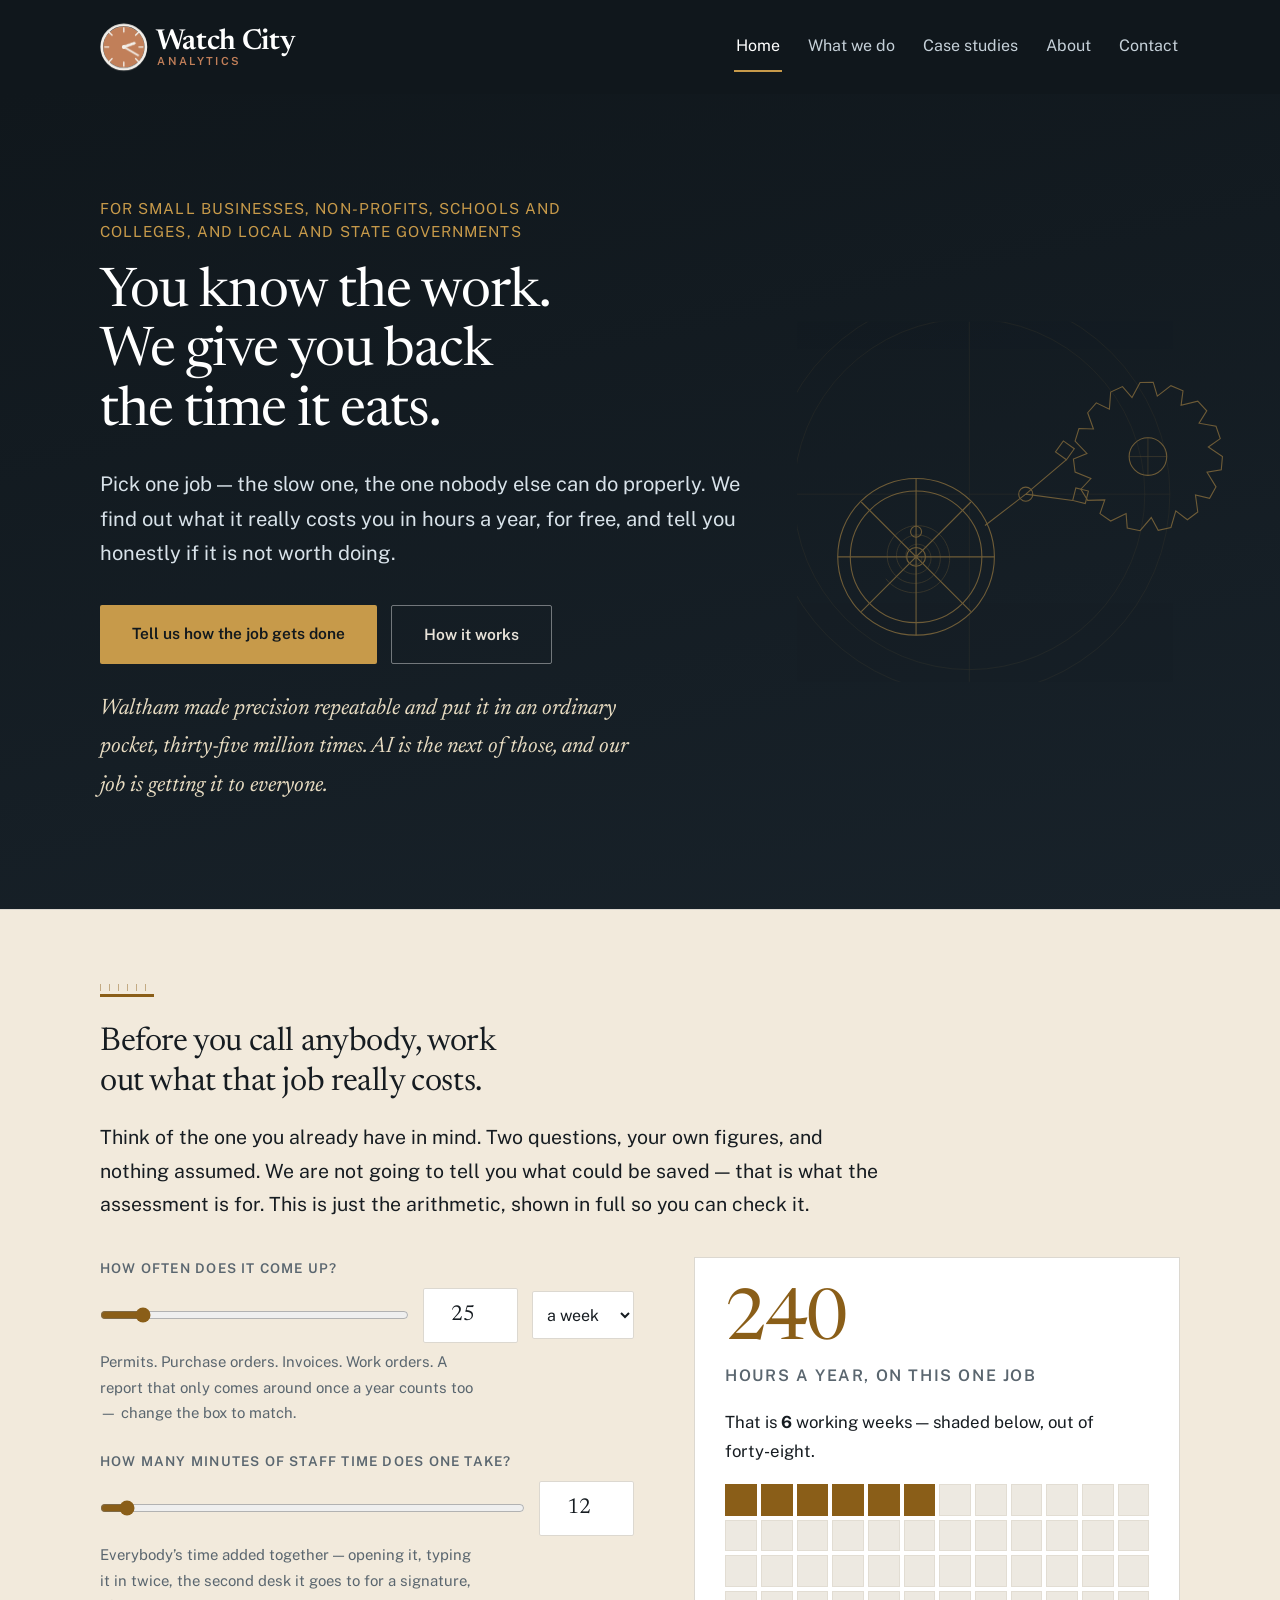
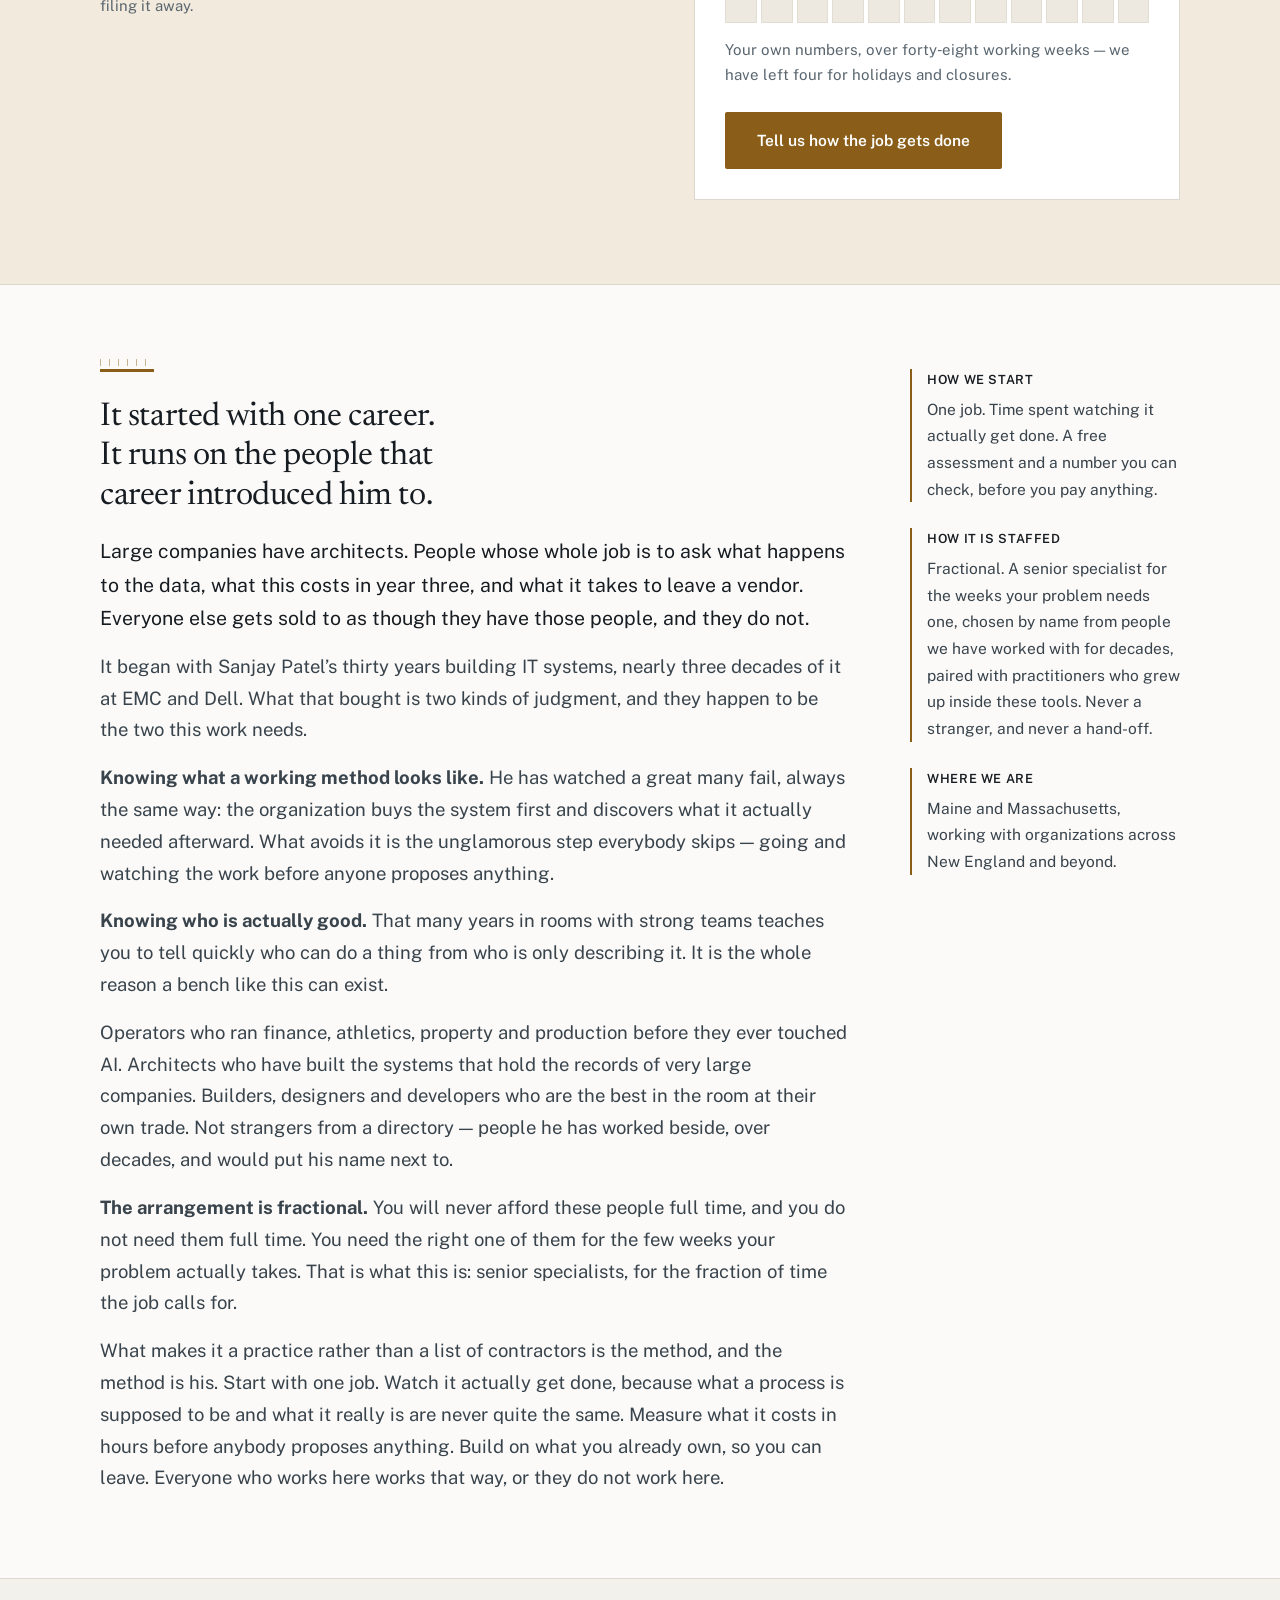
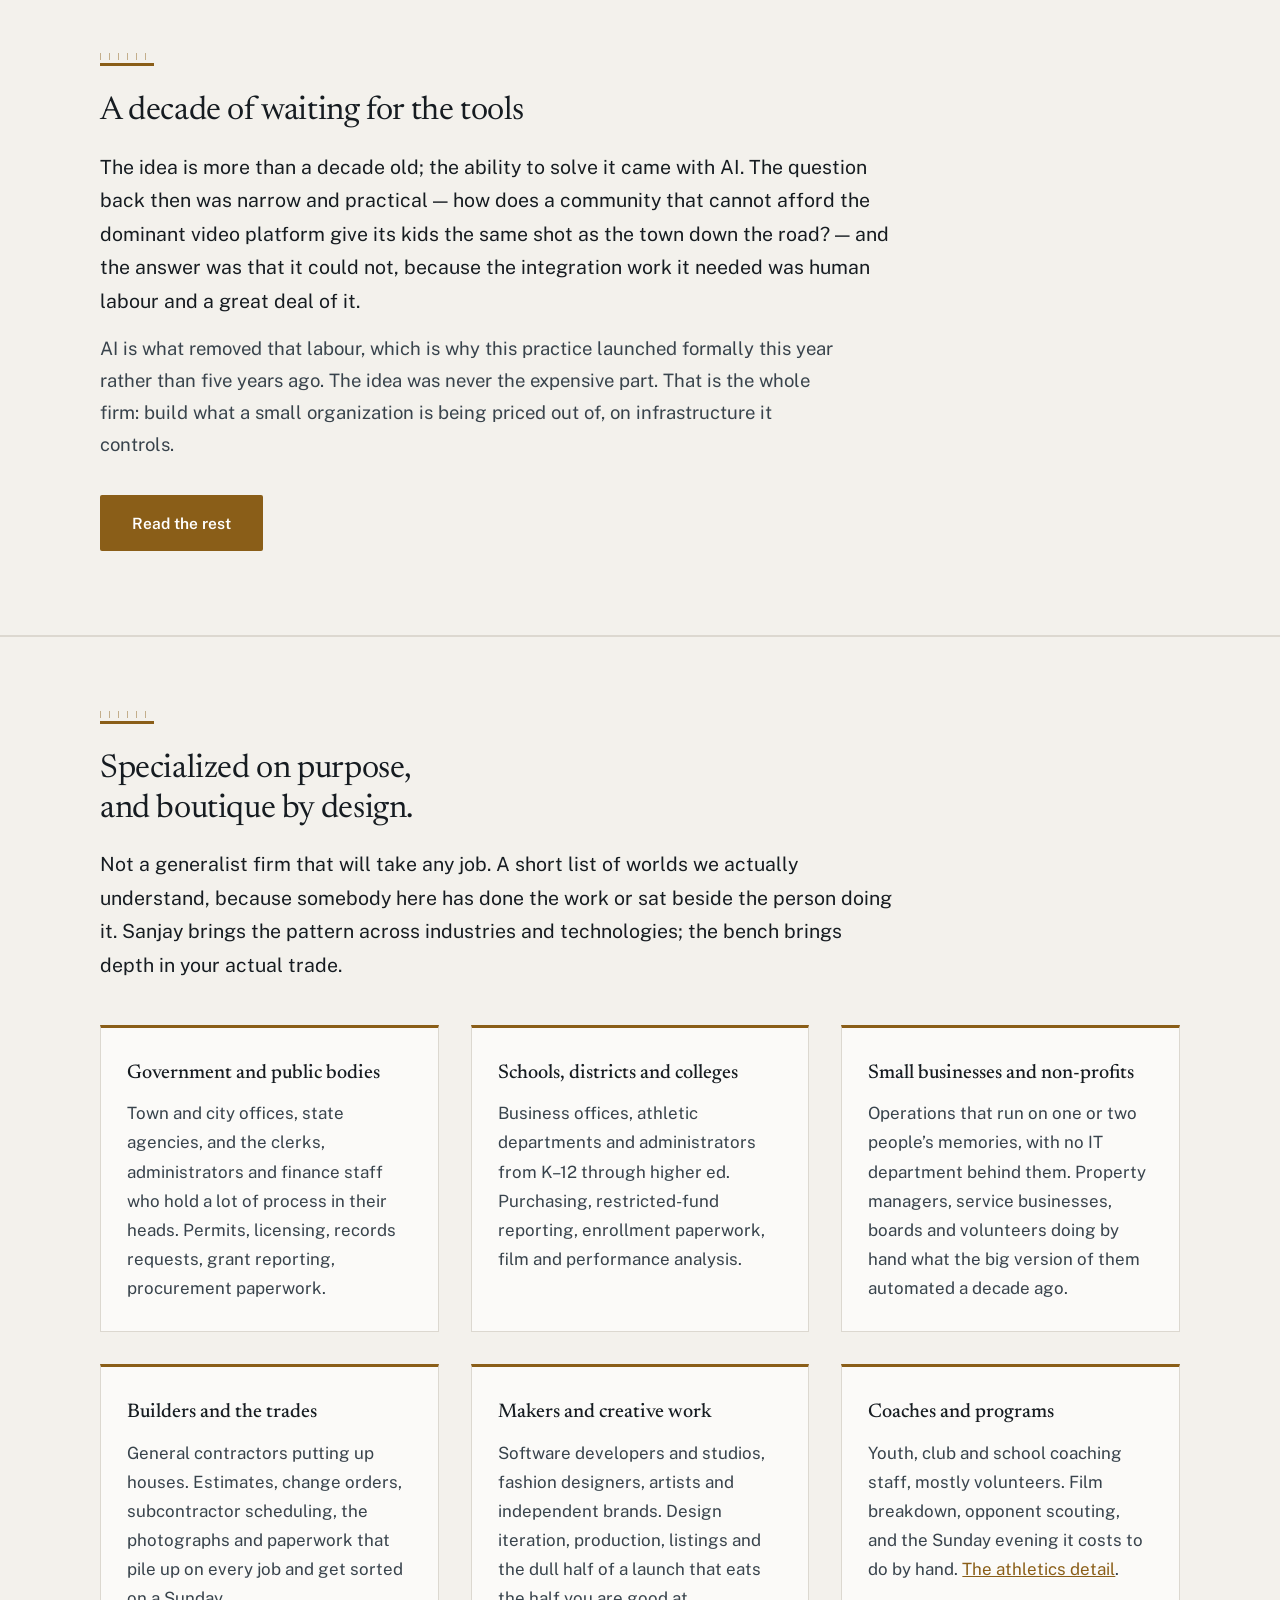
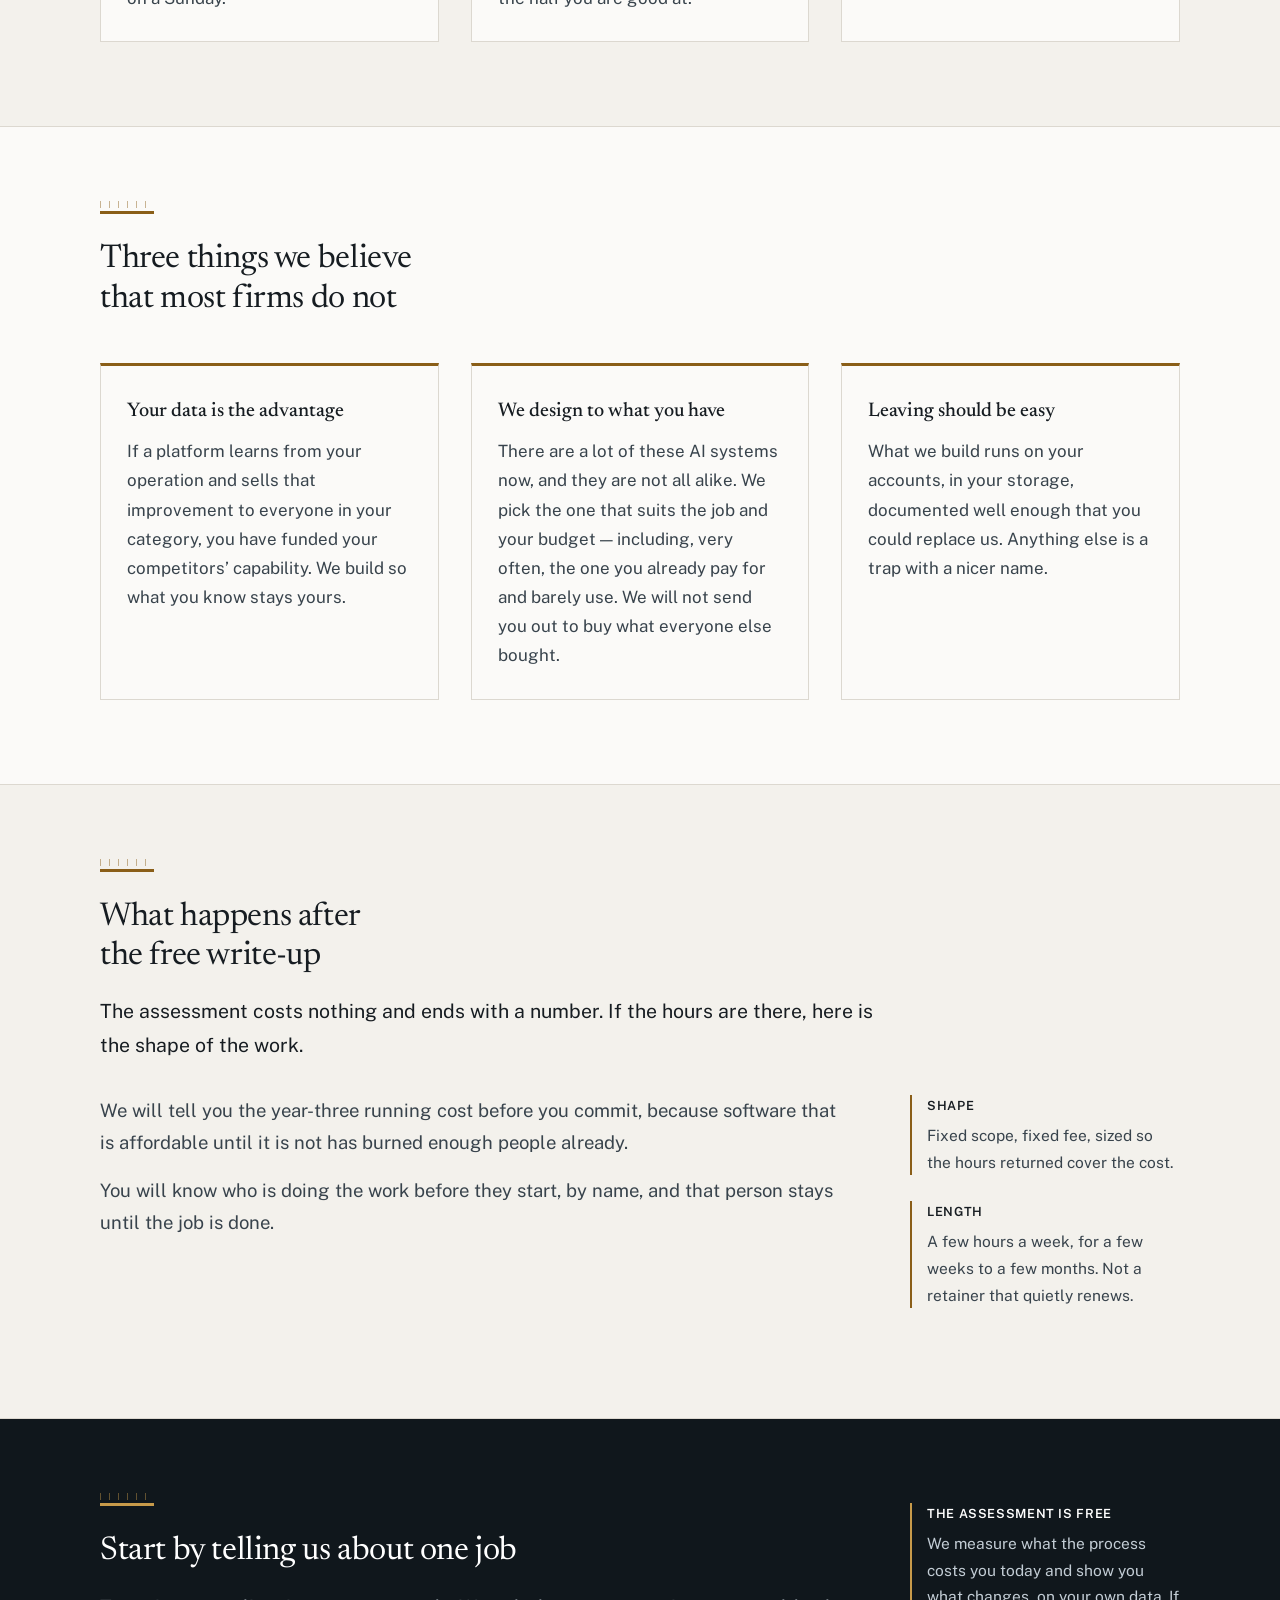
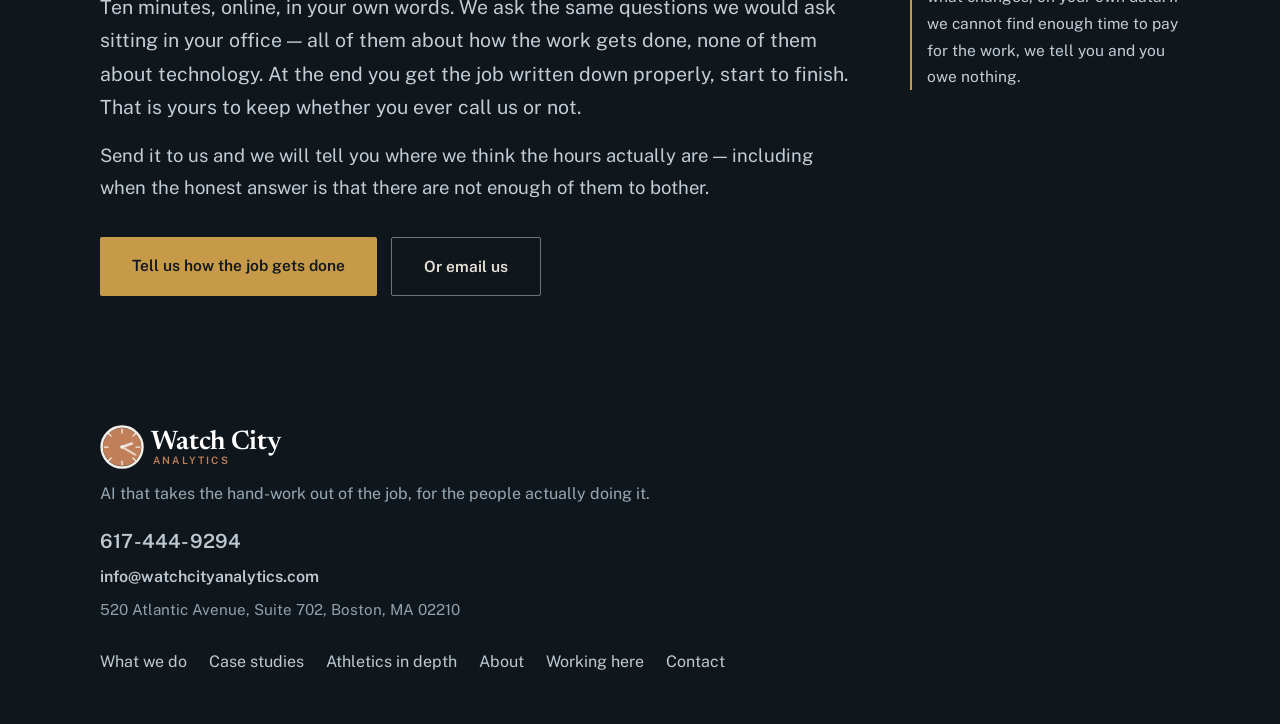
==== commit 3812a8be: "Volunteers give time for effect, not to give less of it" ====
--- a/index.html
+++ b/index.html
@@ -4,7 +4,7 @@
 <meta charset="utf-8">
 <meta name="viewport" content="width=device-width, initial-scale=1">
 <title>Watch City Analytics — We give you back the time that job eats</title>
-<meta name="description" content="For small businesses, non-profits, schools and colleges, and local and state government. We find what one slow job really costs you in hours. Finding out is free.">
+<meta name="description" content="For small businesses, non-profits, schools and colleges, and local and state governments. We find what one slow job really costs you in hours. Finding out is free.">
 <link rel="canonical" href="https://watchcityanalytics.com/">
 <link rel="icon" href="favicon.svg" type="image/svg+xml">
 <meta property="og:type" content="website">
@@ -34,7 +34,7 @@
     "addressCountry": "US"
   },
   "areaServed": ["Massachusetts", "Maine", "New England"],
-  "description": "AI workflow assessment and build work for small businesses, non-profits, schools and colleges, and local and state government."
+  "description": "AI workflow assessment and build work for small businesses, non-profits, schools and colleges, and local and state governments."
 }
 </script>
 </head>
@@ -98,7 +98,7 @@
       </g></g>
     </svg>
   <div class="wrap">
-    <p class="eyebrow">For small businesses, non-profits, schools and colleges, and local and state government</p>
+    <p class="eyebrow">For small businesses, non-profits, schools and colleges, and local and state governments</p>
     <h1>You know the work. We give you back the time it eats.</h1>
     <p class="sub">Pick one job — the slow one, the one nobody else can do properly. We find out what it really costs you in hours a year, for free, and tell you honestly if it is not worth doing.</p>
     <div class="actions">
